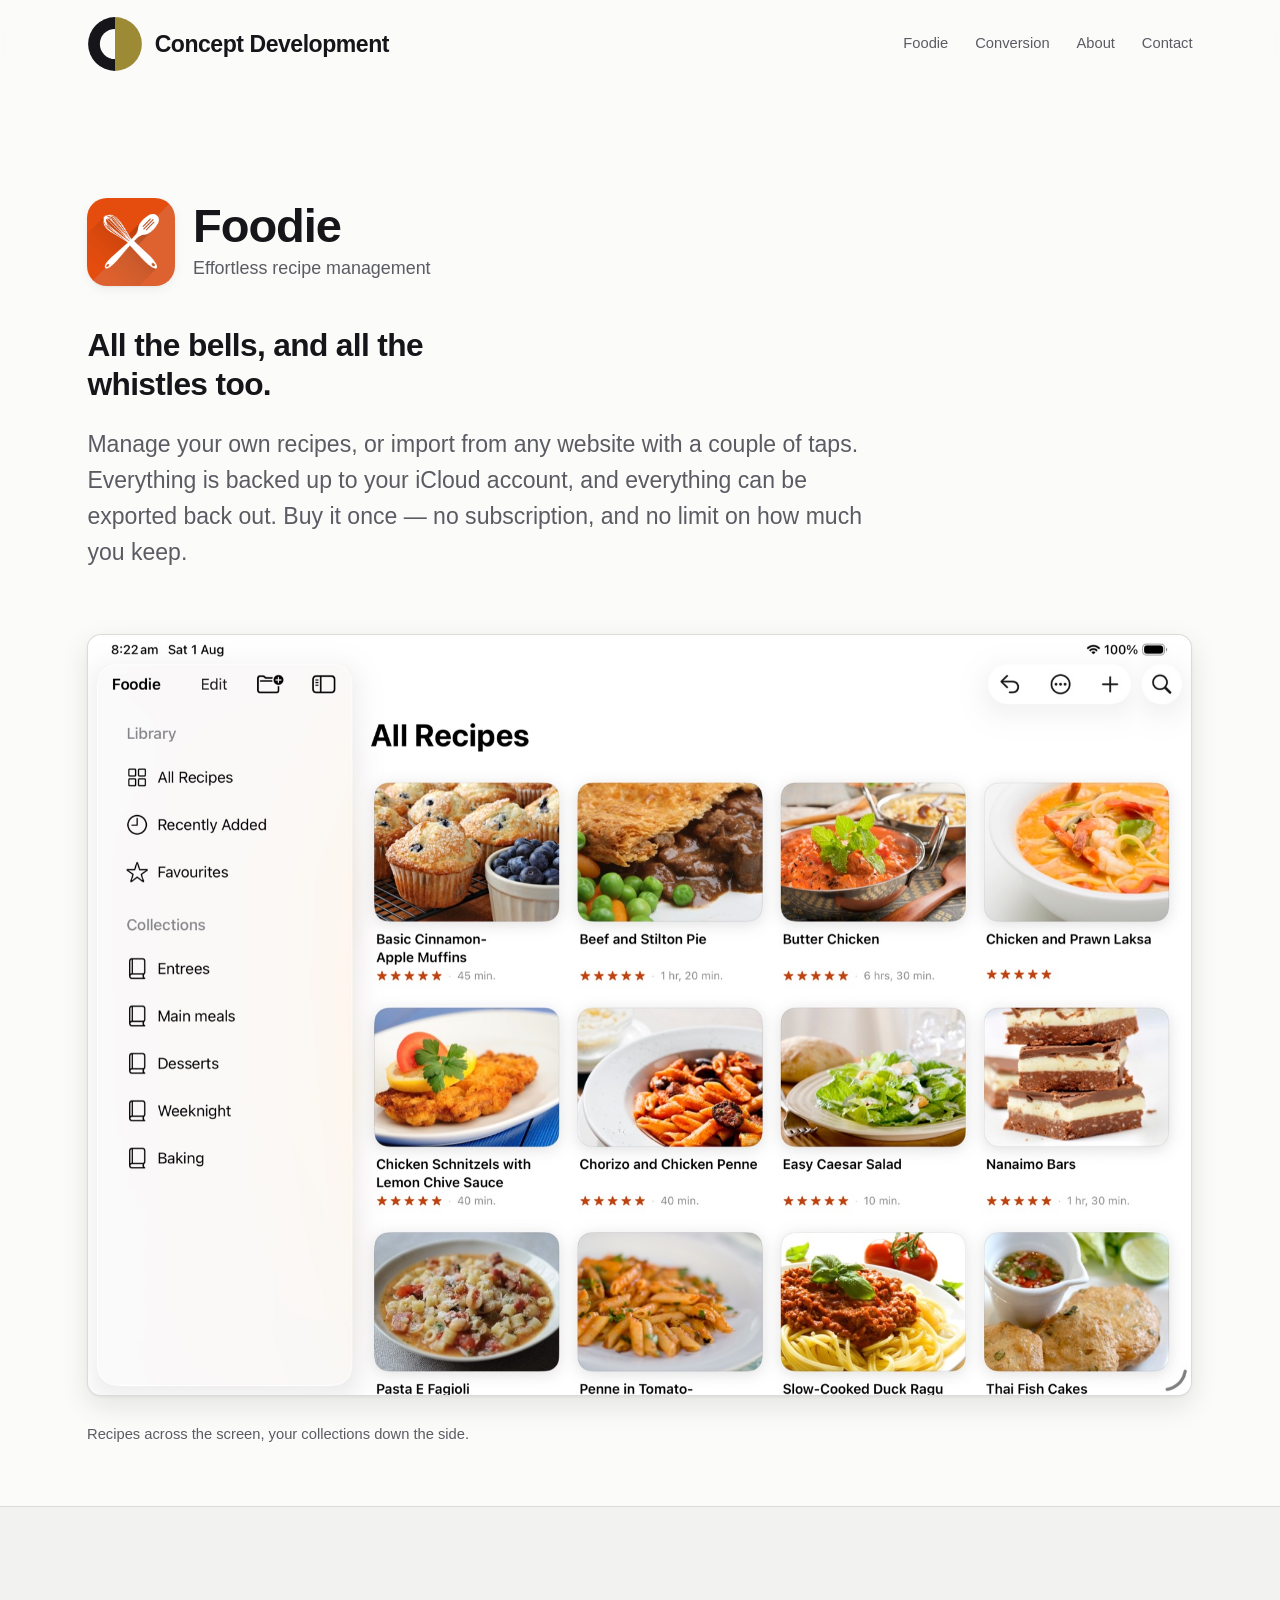
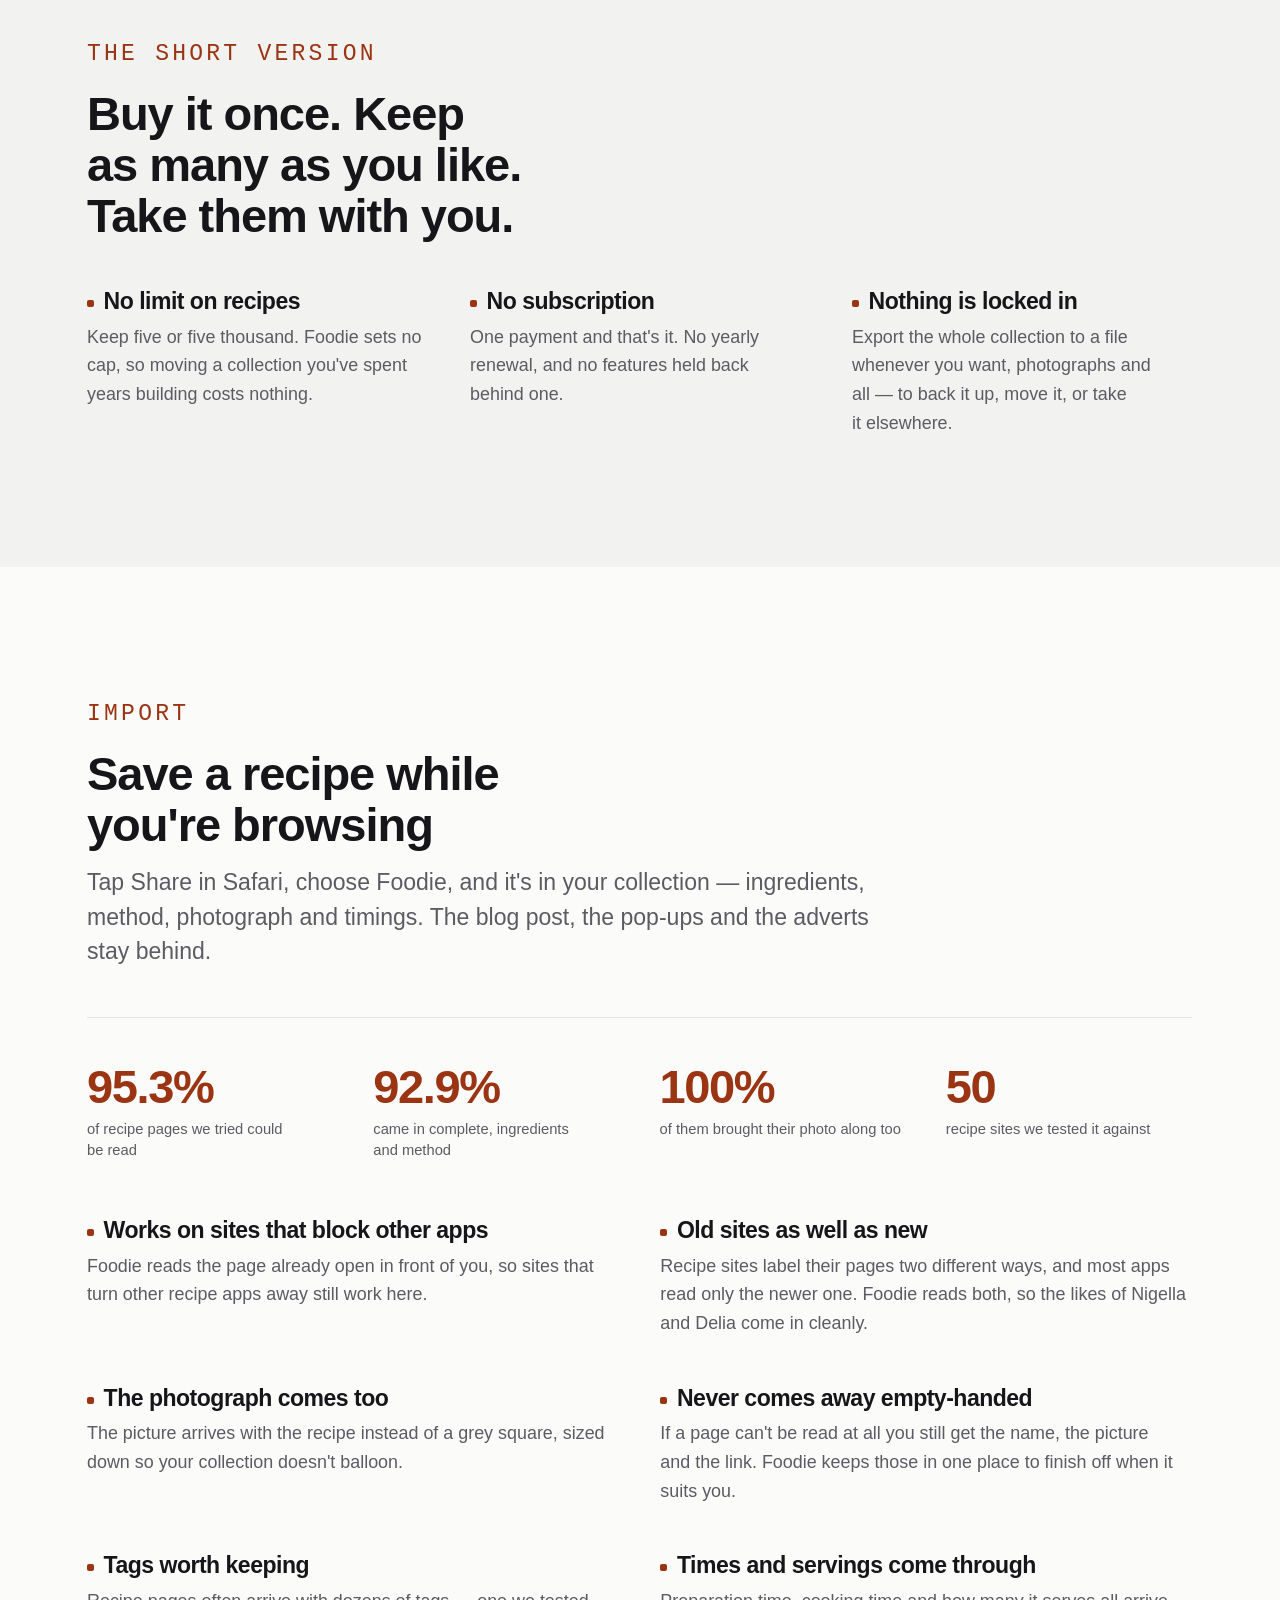
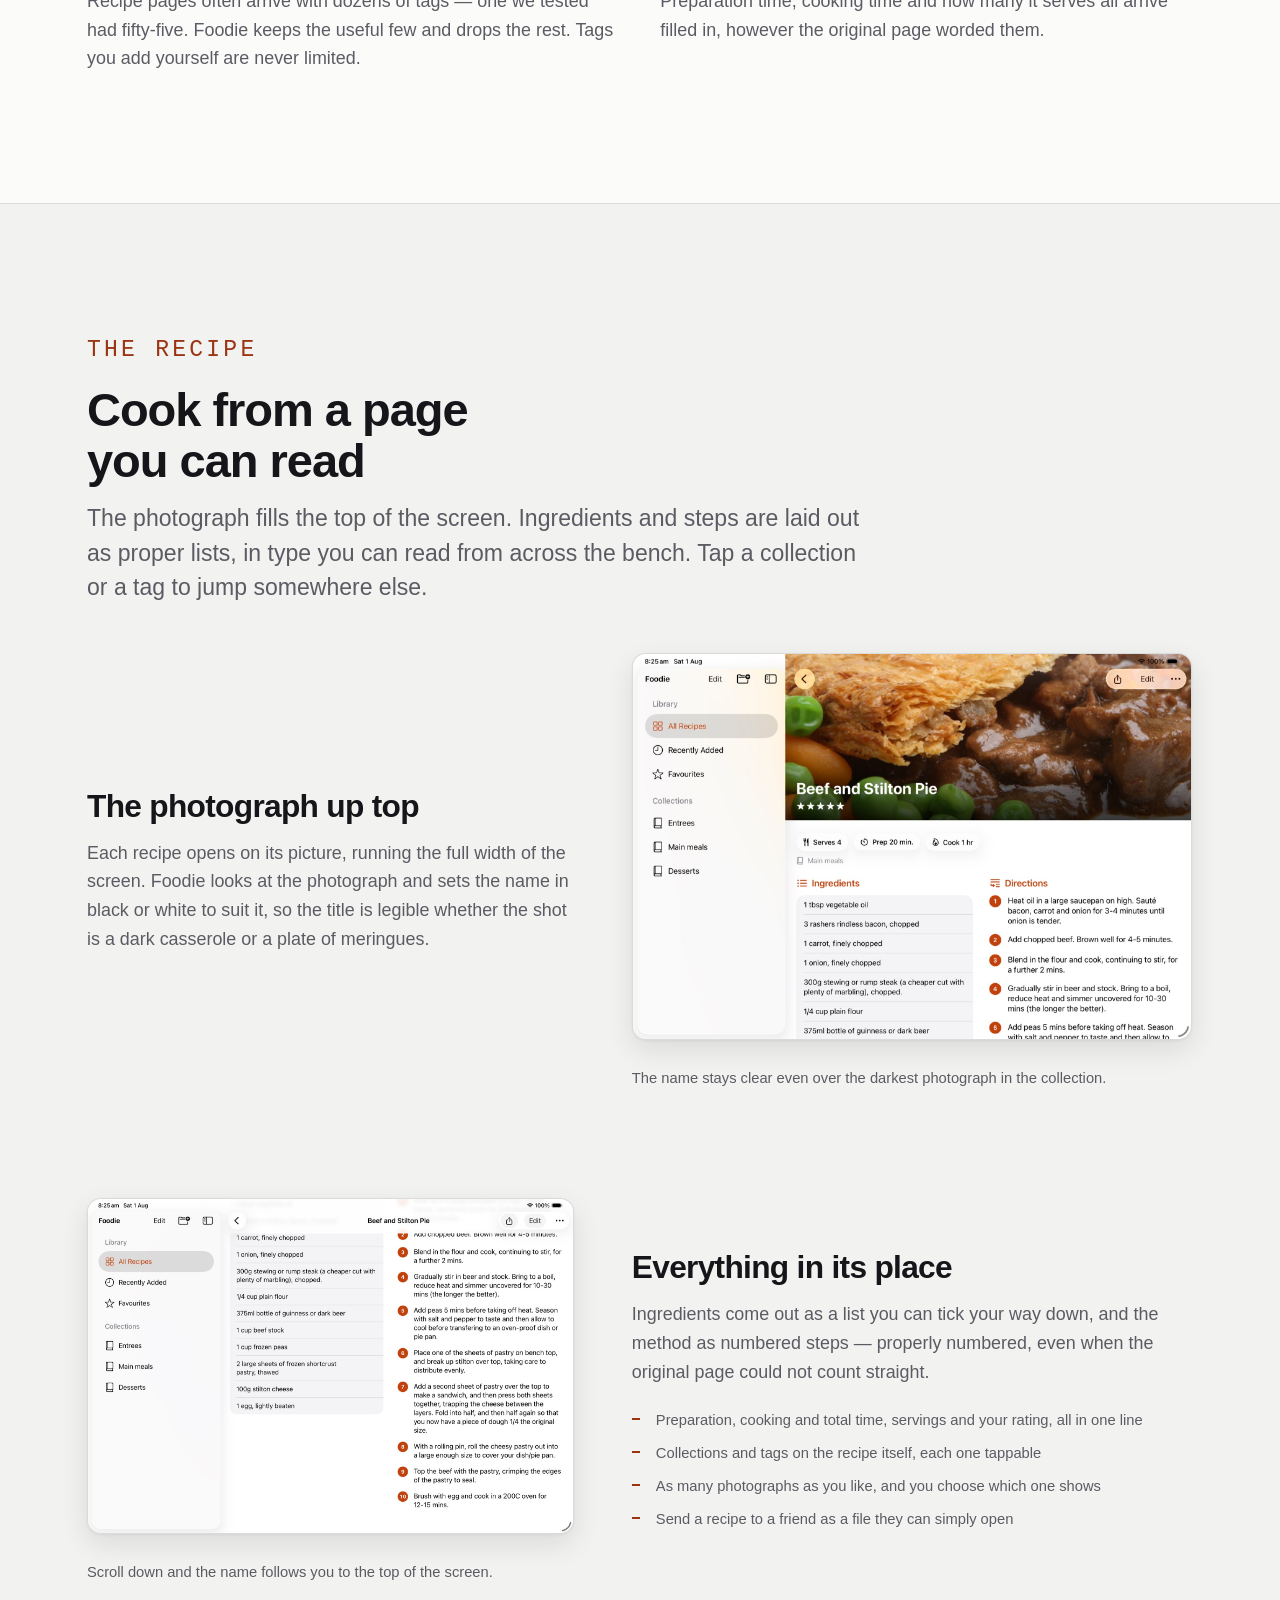
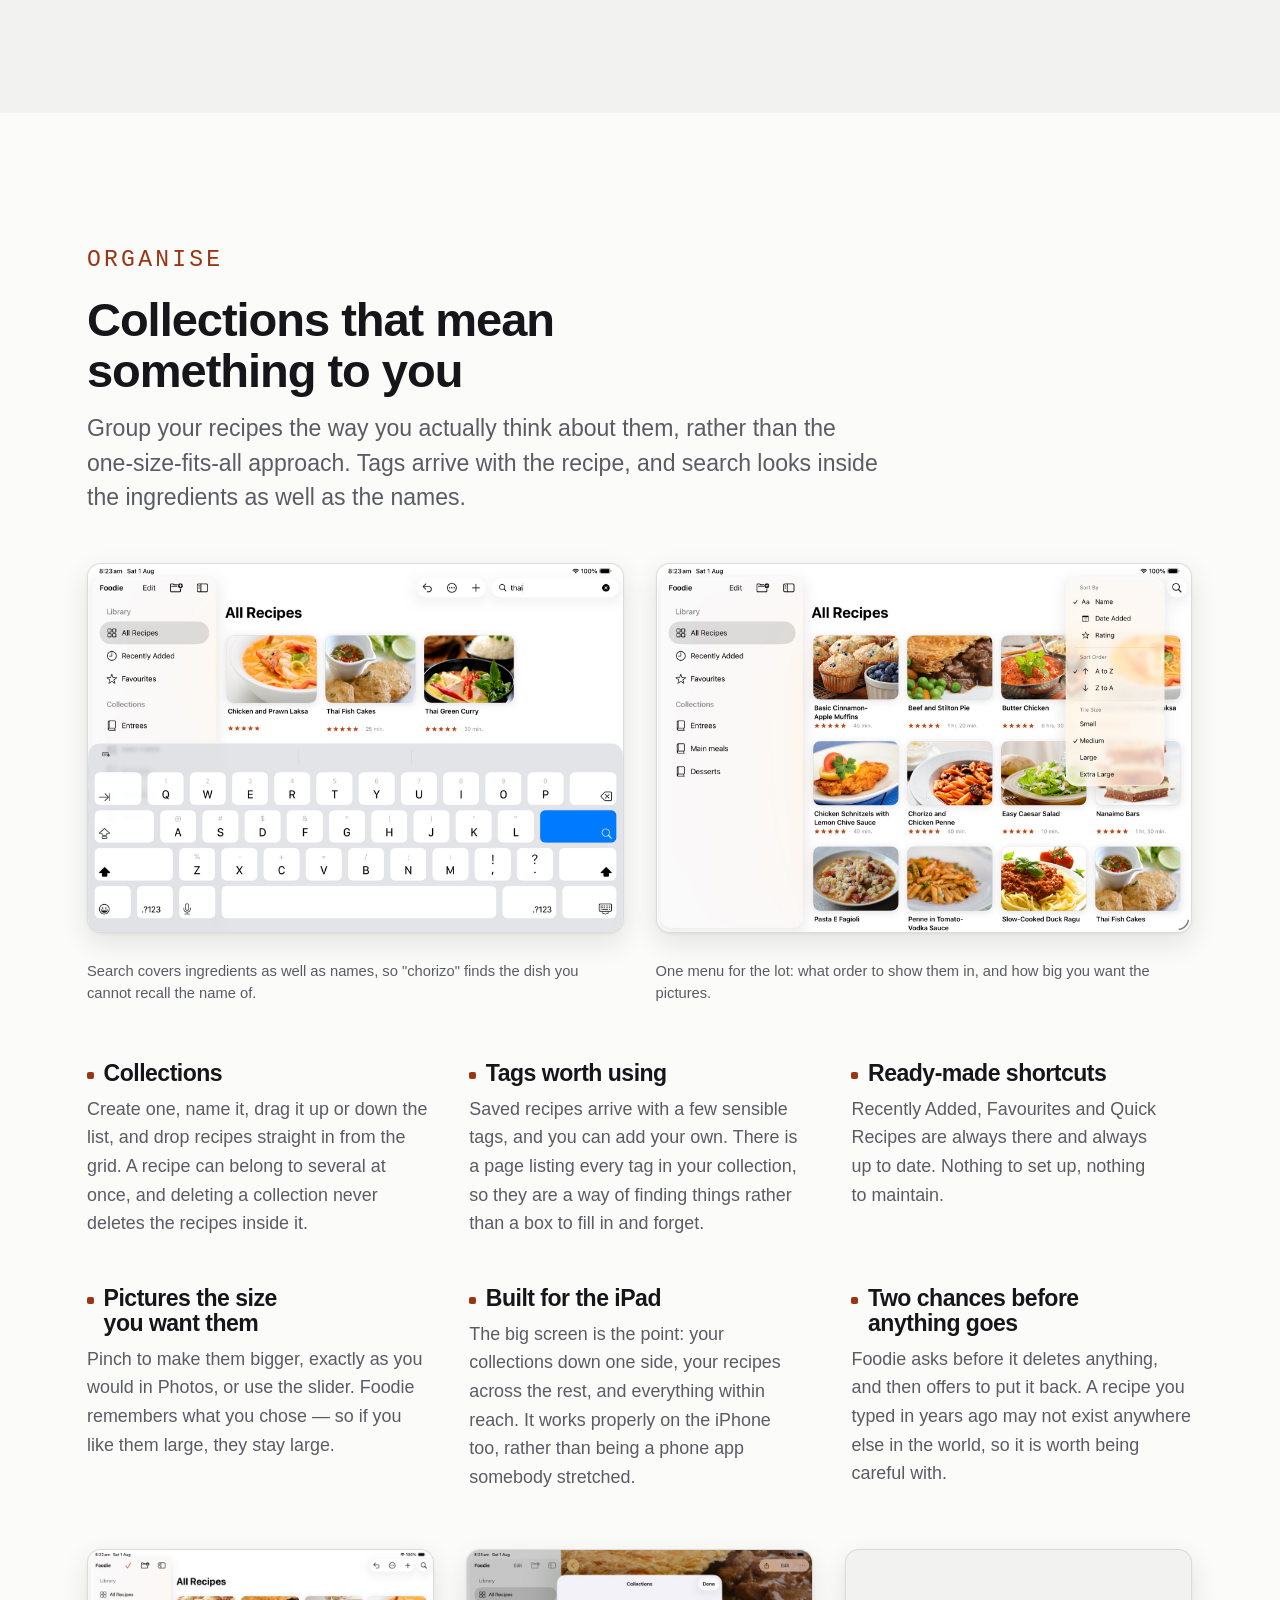
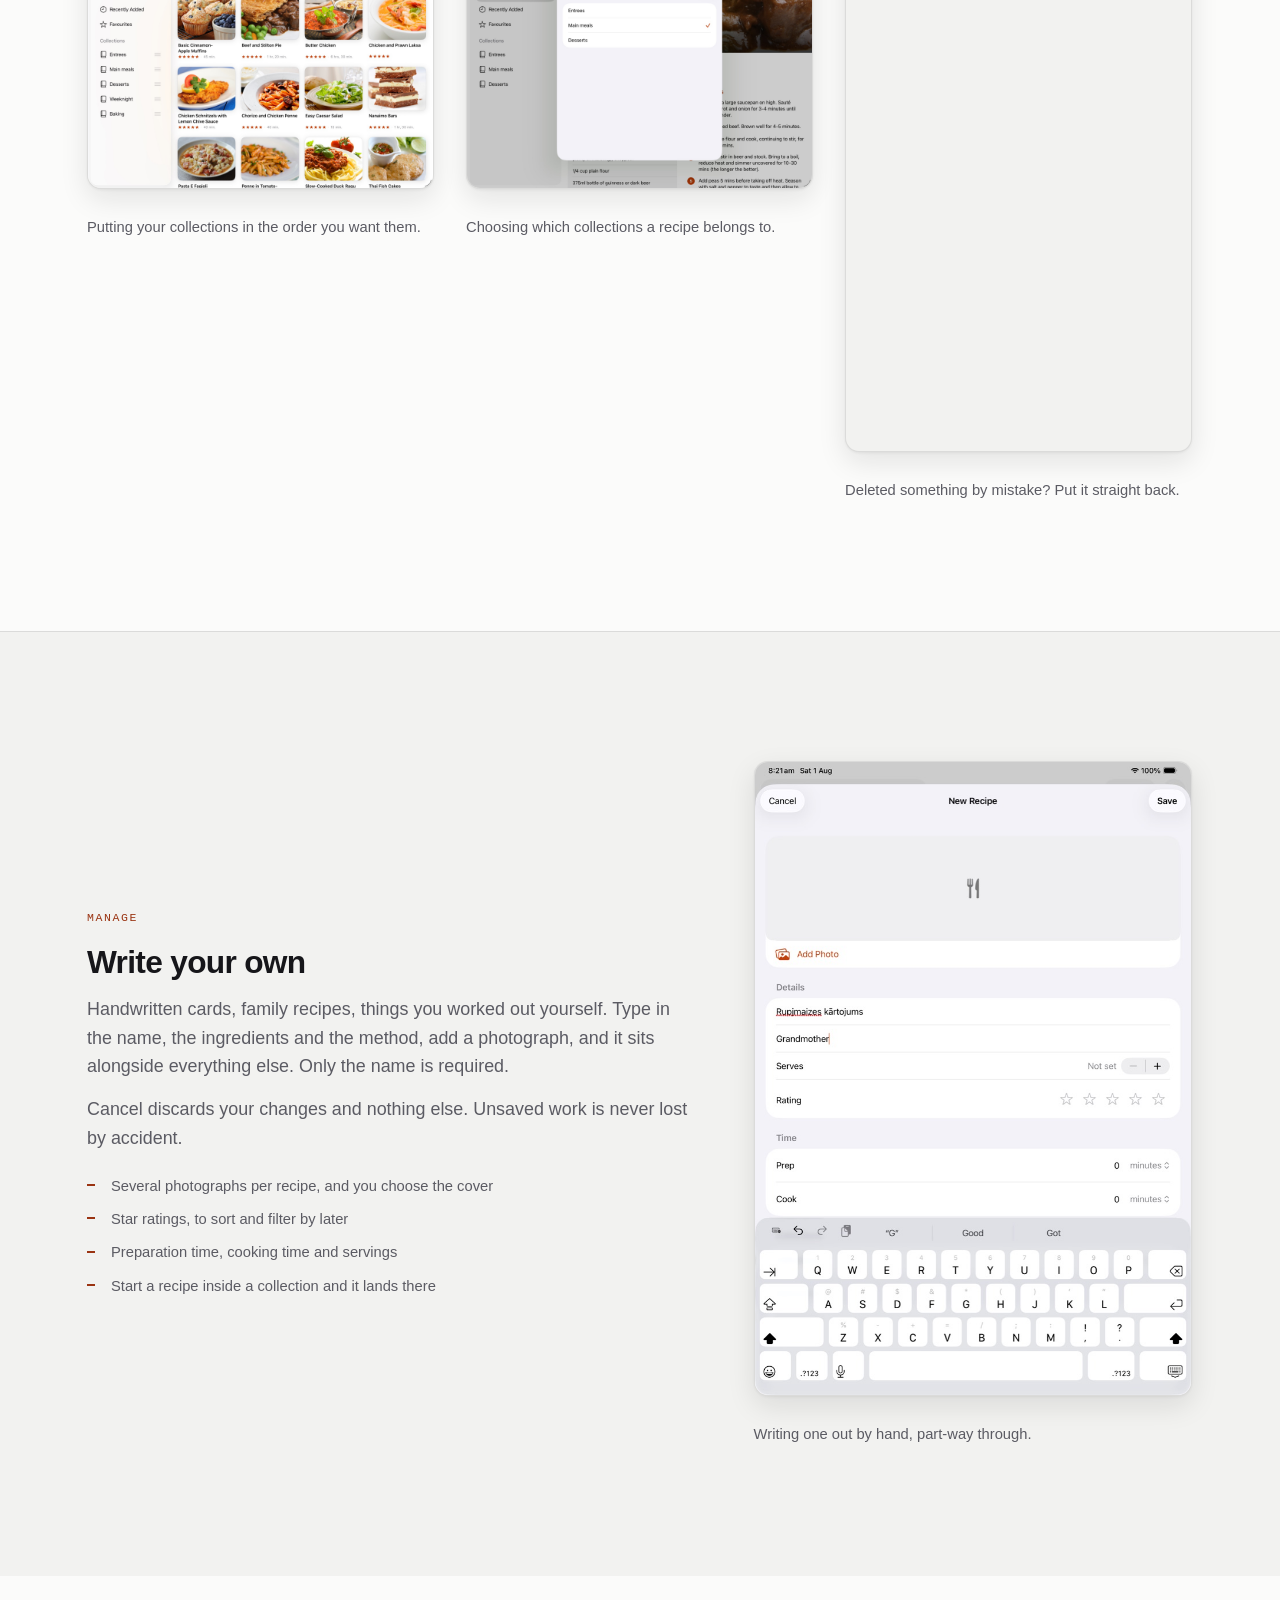
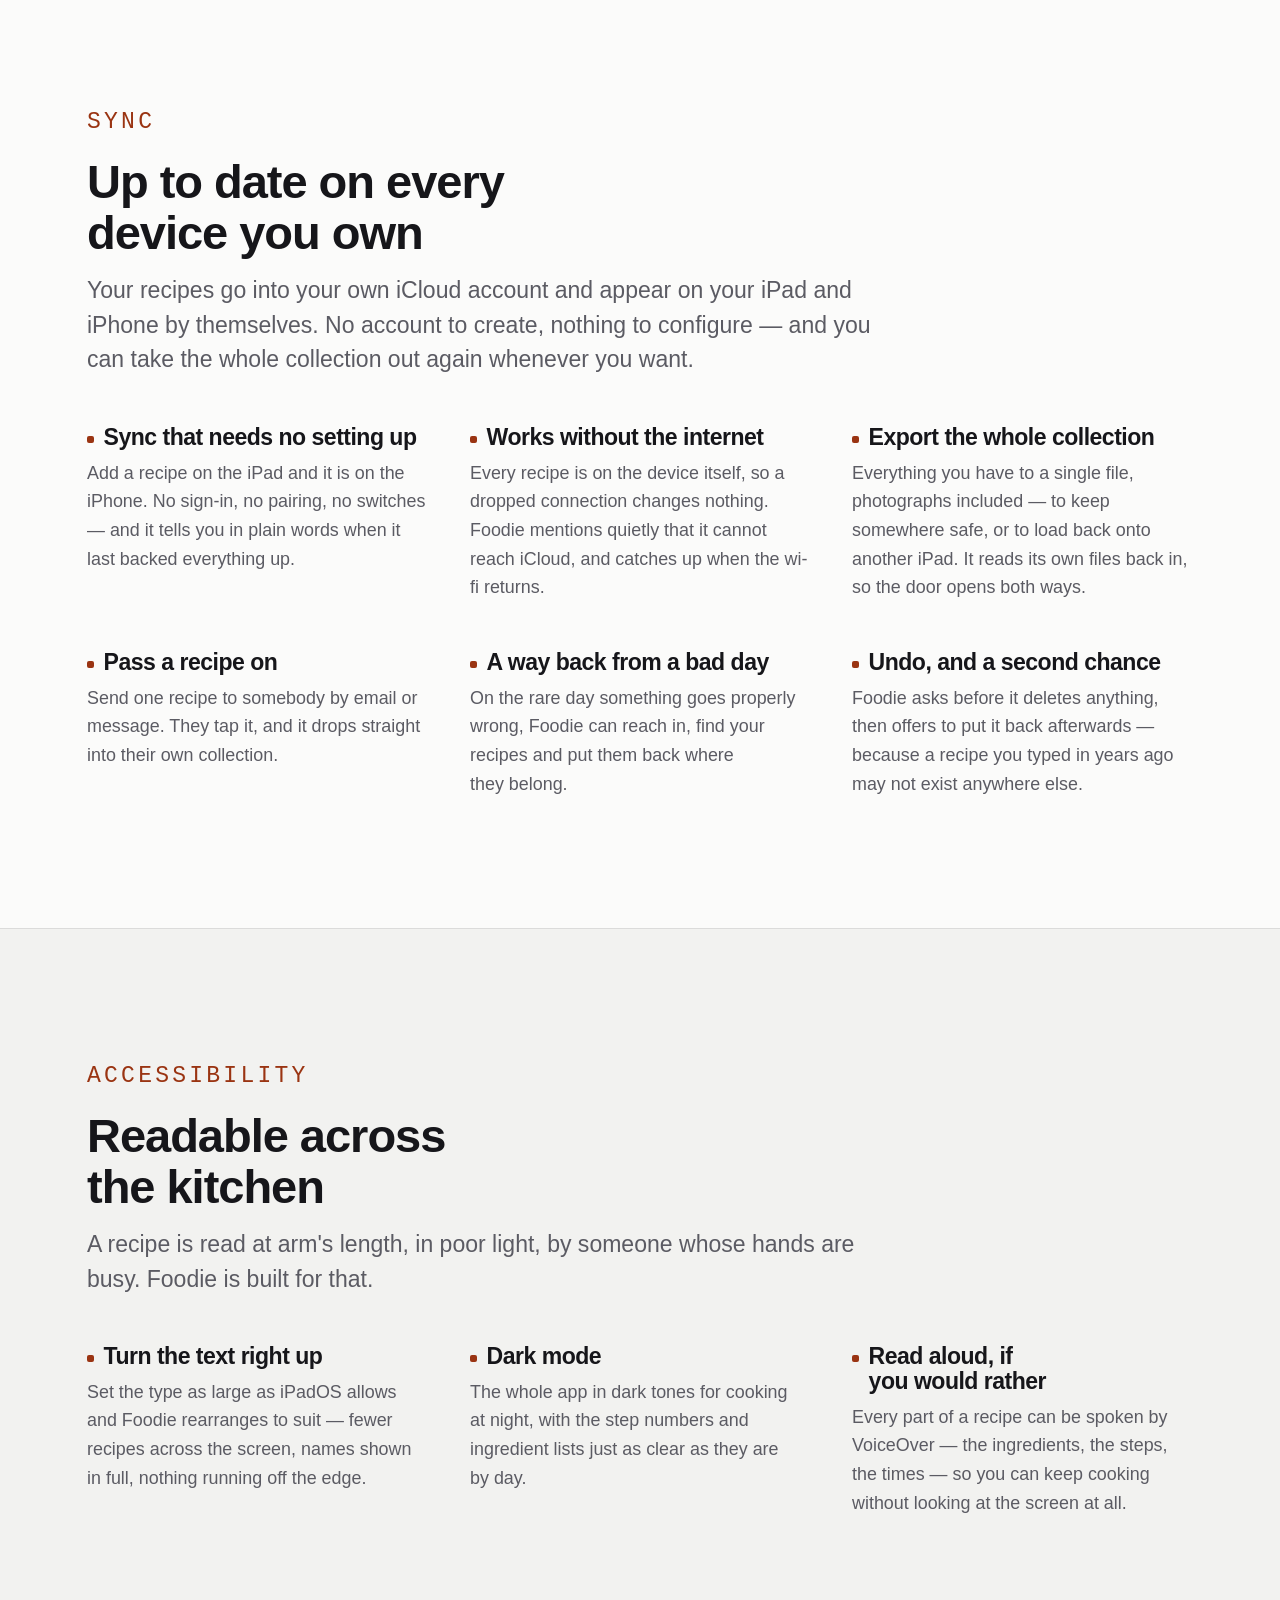
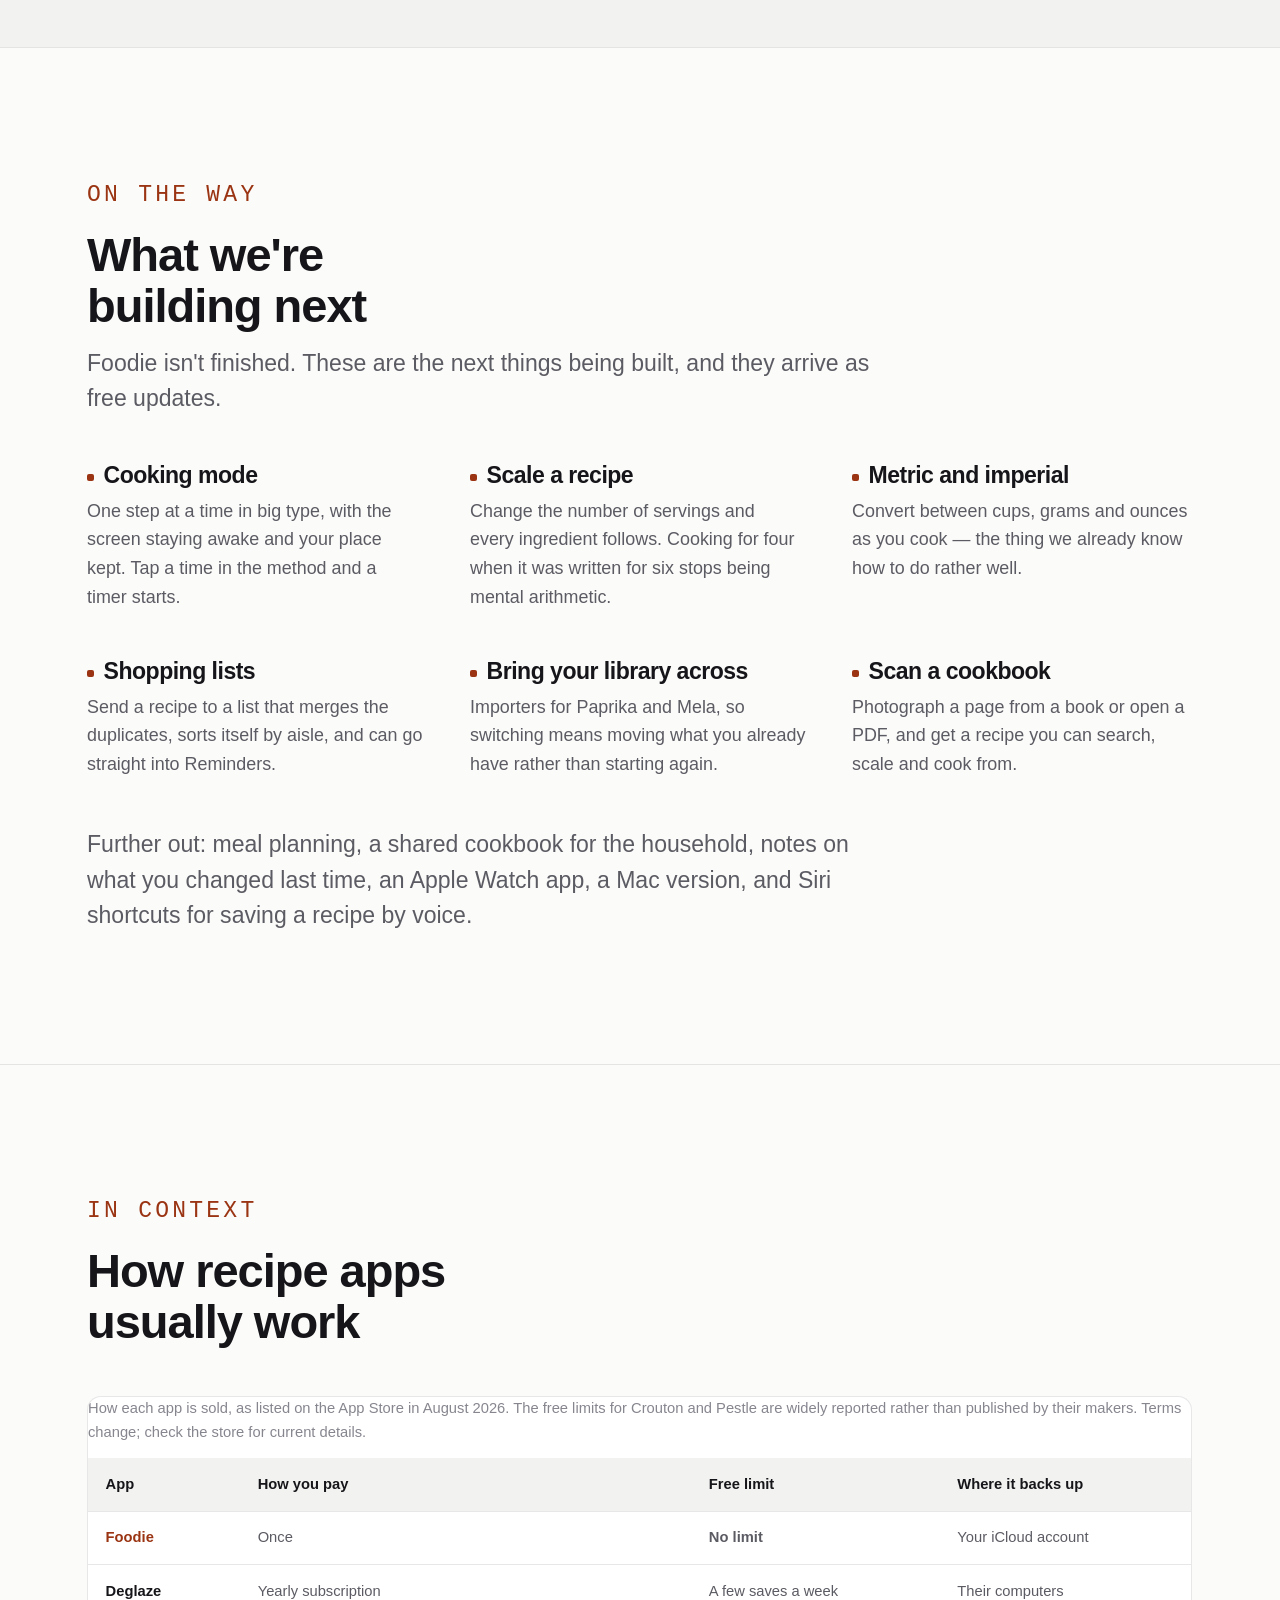
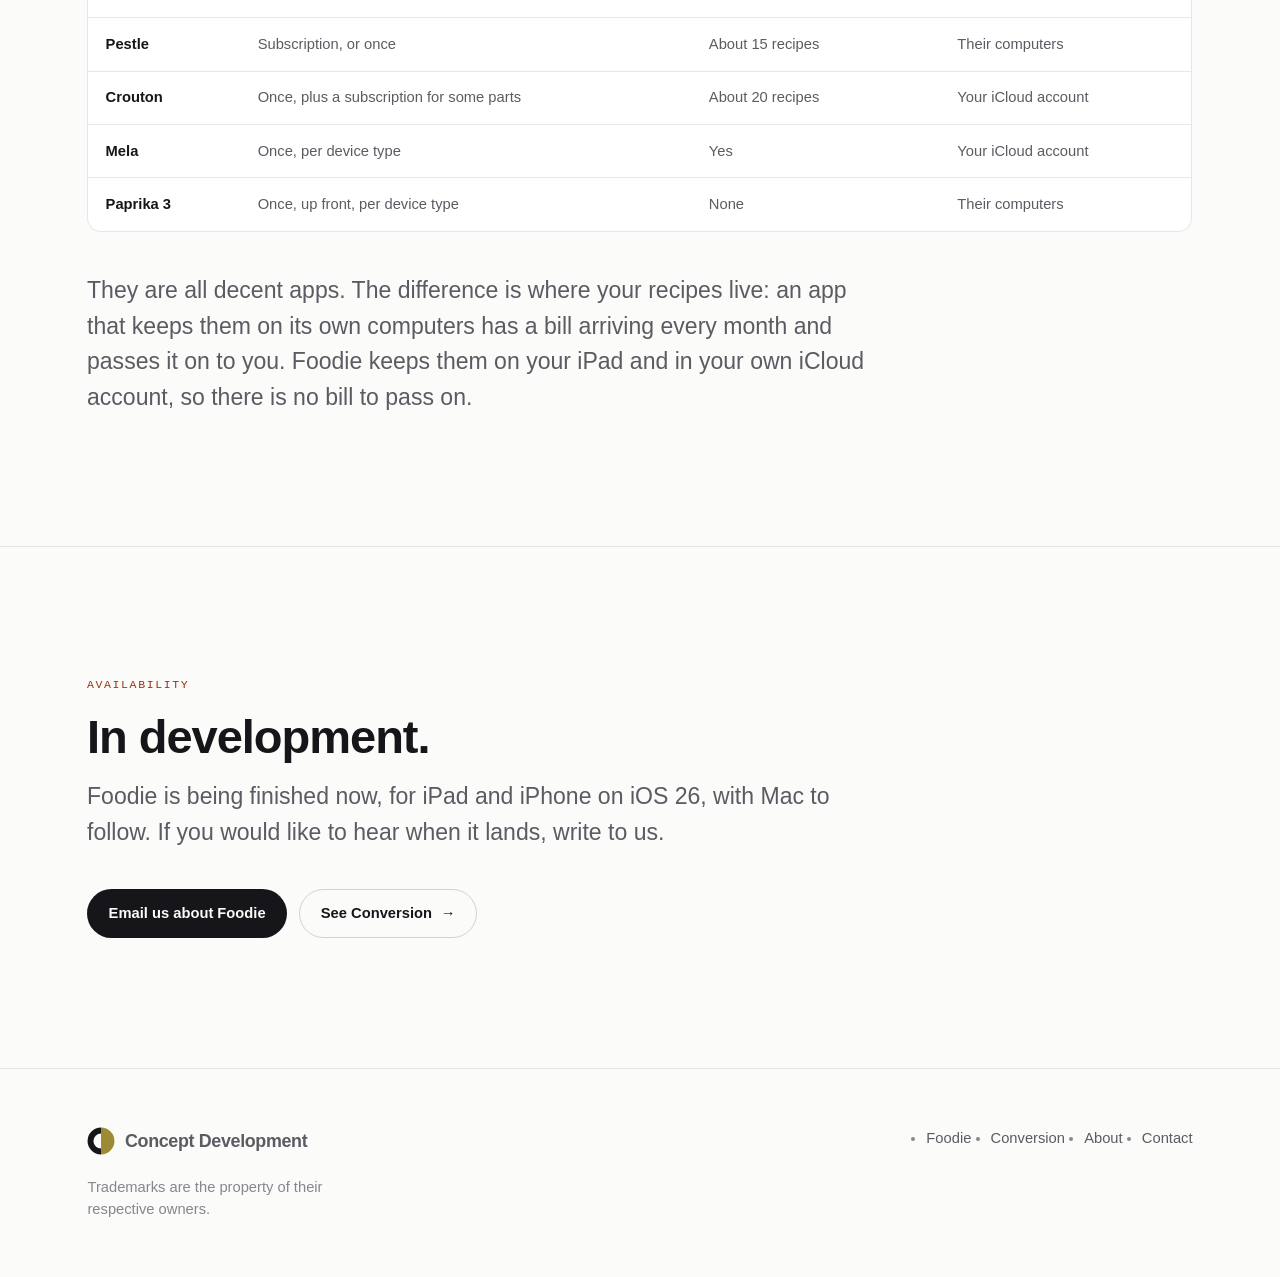
==== __foodie.html @ 35f9e443 "rename" ====
<!DOCTYPE html>
<html lang="en-AU" class="page-foodie">
<head>
<meta charset="utf-8">
<meta name="viewport" content="width=device-width, initial-scale=1">
<title>Foodie — a recipe manager that keeps your recipes yours | Concept Development</title>
<meta name="description" content="Foodie is a recipe manager for iPad and iPhone. Save any recipe page from the share sheet, sync to your iCloud account, export everything back out. One-time purchase, no caps, no subscription.">
<meta name="theme-color" content="#fbfbfa" media="(prefers-color-scheme: light)">
<meta name="theme-color" content="#0d0d10" media="(prefers-color-scheme: dark)">
<meta property="og:title" content="Foodie — a recipe manager that keeps your recipes yours">
<meta property="og:description" content="Save any recipe page from the share sheet. Sync to your iCloud account. Export everything back out. No subscription, no recipe cap.">
<meta property="og:type" content="product">
<link rel="stylesheet" href="assets/css/site.css">
<link rel="icon" href="assets/img/logo/mark.svg" type="image/svg+xml">
</head>
<body>

<a class="skip-link" href="#main">Skip to content</a>

<header class="site-header">
  <div class="wrap site-header__inner">
    <a class="wordmark" href="index.html">
      <svg class="wordmark__mark" viewBox="0 0 100 100" aria-hidden="true" focusable="false"><defs><mask id="cdm-a"><rect width="100" height="100" fill="#fff"/><path d="M50 23 A27 27 0 0 0 50 77 Z" fill="#000"/></mask></defs><g mask="url(#cdm-a)"><path class="mark-ink" d="M50 2 A48 48 0 0 0 50 98 Z"/><path class="mark-gold" d="M50 2 A48 48 0 0 1 50 98 Z"/></g></svg>
      Concept&nbsp;Development
    </a>
    <nav class="nav" aria-label="Primary">
      <a href="foodie.html">Foodie</a>
      <a href="conversion.html">Conversion</a>
      <a href="index.html#about">About</a>
      <a href="index.html#contact">Contact</a>
    </nav>
  </div>
</header>

<main id="main">

  <!-- ============================ HERO ============================ -->
  <section class="app-hero">
    <div class="wrap">
      <div class="app-hero__id">
        <img class="app-hero__icon" src="assets/img/icons/foodie.png" alt="Foodie app icon" width="88" height="88">
        <div>
          <h1>Foodie</h1>
          <p>Effortless recipe management</p>
        </div>
      </div>

      <p class="app-hero__pitch">
        All the bells, and all the whistles too.
      </p>
      <p class="lede">
        Manage your own recipes, or import from any website with a couple of
        taps. Everything is backed up to your iCloud account, and everything
        can be exported back out. Buy it once — no subscription, and no limit
        on how much you keep.
      </p>

      <figure class="shot shot-hero reveal">
        <img src="assets/img/foodie/land-01-library-all-recipes.jpg"
             alt="Foodie on iPad showing the recipe library: a sidebar with Library and Collections sections beside a grid of recipe tiles with photos, star ratings and cooking times."
             width="1800" height="1241" loading="eager" decoding="async">
        <figcaption>Recipes across the screen, your collections down the side.</figcaption>
      </figure>
    </div>
  </section>

  <!-- ============================ WHY ============================ -->
  <section class="section section--sunken rule-top">
    <div class="wrap">
      <div class="section-head reveal">
        <p class="eyebrow eyebrow--accent">The short version</p>
        <h2>Buy it once. Keep as many as you like. Take them with you.</h2>
      </div>

      <div class="features features--3">
        <div class="feature reveal">
          <h3>No limit on recipes</h3>
          <p>
            Keep five or five thousand. Foodie sets no cap, so moving a
            collection you've spent years building costs nothing.
          </p>
        </div>
        <div class="feature reveal">
          <h3>No subscription</h3>
          <p>
            One payment and that's it. No yearly renewal, and no features held
            back behind one.
          </p>
        </div>
        <div class="feature reveal">
          <h3>Nothing is locked in</h3>
          <p>
            Export the whole collection to a file whenever you want, photographs
            and all — to back it up, move it, or take it elsewhere.
          </p>
        </div>
      </div>
    </div>
  </section>

  <!-- ============================ IMPORT ============================ -->
  <section class="section">
    <div class="wrap">
      <div class="section-head reveal">
        <p class="eyebrow eyebrow--accent">Import</p>
        <h2>Save a recipe while you're browsing</h2>
        <p>
          Tap Share in Safari, choose Foodie, and it's in your collection —
          ingredients, method, photograph and timings. The blog post, the pop-ups
          and the adverts stay behind.
        </p>
      </div>

      <div class="stats reveal">
        <div class="stat">
          <div class="stat__value">95.3%</div>
          <p class="stat__label">of recipe pages we tried could be read</p>
        </div>
        <div class="stat">
          <div class="stat__value">92.9%</div>
          <p class="stat__label">came in complete, ingredients and method</p>
        </div>
        <div class="stat">
          <div class="stat__value">100%</div>
          <p class="stat__label">of them brought their photo along too</p>
        </div>
        <div class="stat">
          <div class="stat__value">50</div>
          <p class="stat__label">recipe sites we tested it against</p>
        </div>
      </div>

      <div class="features reveal" style="margin-top: clamp(2.5rem, 2rem + 2vw, 4rem);">
        <div class="feature">
          <h3>Works on sites that block other apps</h3>
          <p>
            Foodie reads the page already open in front of you, so sites that
            turn other recipe apps away still work here.
          </p>
        </div>
        <div class="feature">
          <h3>Old sites as well as new</h3>
          <p>
            Recipe sites label their pages two different ways, and most apps read
            only the newer one. Foodie reads both, so the likes of Nigella and
            Delia come in cleanly.
          </p>
        </div>
        <div class="feature">
          <h3>The photograph comes too</h3>
          <p>
            The picture arrives with the recipe instead of a grey square, sized
            down so your collection doesn't balloon.
          </p>
        </div>
        <div class="feature">
          <h3>Never comes away empty-handed</h3>
          <p>
            If a page can't be read at all you still get the name, the picture
            and the link. Foodie keeps those in one place to finish off when it
            suits you.
          </p>
        </div>
        <div class="feature">
          <h3>Tags worth keeping</h3>
          <p>
            Recipe pages often arrive with dozens of tags — one we tested had
            fifty-five. Foodie keeps the useful few and drops the rest. Tags you
            add yourself are never limited.
          </p>
        </div>
        <div class="feature">
          <h3>Times and servings come through</h3>
          <p>
            Preparation time, cooking time and how many it serves all arrive
            filled in, however the original page worded them.
          </p>
        </div>
      </div>
    </div>
  </section>

  <!-- ============================ COOKING / DETAIL ============================ -->
  <section class="section section--sunken rule-top">
    <div class="wrap">
      <div class="section-head reveal">
        <p class="eyebrow eyebrow--accent">The recipe</p>
        <h2>Cook from a page you can read</h2>
        <p>
          The photograph fills the top of the screen. Ingredients and steps are
          laid out as proper lists, in type you can read from across the bench.
          Tap a collection or a tag to jump somewhere else.
        </p>
      </div>

      <div class="split reveal">
        <div class="split__body">
          <h3>The photograph up top</h3>
          <p>
            Each recipe opens on its picture, running the full width of the
            screen. Foodie looks at the photograph and sets the name in black or
            white to suit it, so the title is legible whether the shot is a dark
            casserole or a plate of meringues.
          </p>
        </div>
        <figure class="shot">
          <img src="assets/img/foodie/land-20-detail-darkest-photo.jpg"
               alt="A Foodie recipe page with a full-width dark food photograph at the top, the recipe title overlaid in white, and ingredients listed below."
               width="1800" height="1241" loading="lazy" decoding="async">
          <figcaption>The name stays clear even over the darkest photograph in the collection.</figcaption>
        </figure>
      </div>

      <div class="split split--reverse reveal">
        <div class="split__body">
          <h3>Everything in its place</h3>
          <p>
            Ingredients come out as a list you can tick your way down, and the
            method as numbered steps — properly numbered, even when the original
            page could not count straight.
          </p>
          <ul class="split__points">
            <li>Preparation, cooking and total time, servings and your rating, all in one line</li>
            <li>Collections and tags on the recipe itself, each one tappable</li>
            <li>As many photographs as you like, and you choose which one shows</li>
            <li>Send a recipe to a friend as a file they can simply open</li>
          </ul>
        </div>
        <figure class="shot">
          <img src="assets/img/foodie/land-21-detail-scrolled-past-hero.jpg"
               alt="The same Foodie recipe scrolled down past the photo, showing a solid navigation bar carrying the recipe title above the ingredients and directions."
               width="1800" height="1241" loading="lazy" decoding="async">
          <figcaption>Scroll down and the name follows you to the top of the screen.</figcaption>
        </figure>
      </div>
    </div>
  </section>

  <!-- ============================ LIBRARY ============================ -->
  <section class="section">
    <div class="wrap">
      <div class="section-head reveal">
        <p class="eyebrow eyebrow--accent">Organise</p>
        <h2>Collections that mean something to you</h2>
        <p>
          Group your recipes the way you actually think about them, rather than
          the one-size-fits-all approach. Tags arrive with the recipe, and
          search looks inside the ingredients as well as the names.
        </p>
      </div>

      <div class="gallery gallery--2 reveal">
        <figure class="shot">
          <img src="assets/img/foodie/land-05-search-results.jpg"
               alt="Foodie's library filtered by a search term, showing matching recipe tiles."
               width="1800" height="1241" loading="lazy" decoding="async">
          <figcaption>Search covers ingredients as well as names, so "chorizo" finds the dish you cannot recall the name of.</figcaption>
        </figure>
        <figure class="shot">
          <img src="assets/img/foodie/land-04-view-options-menu.jpg"
               alt="Foodie's View Options menu open over the library, showing sort choices and a tile size control."
               width="1800" height="1241" loading="lazy" decoding="async">
          <figcaption>One menu for the lot: what order to show them in, and how big you want the pictures.</figcaption>
        </figure>
      </div>

      <div class="features features--3 reveal" style="margin-top: clamp(2.5rem, 2rem + 2vw, 4rem);">
        <div class="feature">
          <h3>Collections</h3>
          <p>
            Create one, name it, drag it up or down the list, and drop recipes
            straight in from the grid. A recipe can belong to several at once, and
            deleting a collection never deletes the recipes inside it.
          </p>
        </div>
        <div class="feature">
          <h3>Tags worth using</h3>
          <p>
            Saved recipes arrive with a few sensible tags, and you can add your
            own. There is a page listing every tag in your collection, so they
            are a way of finding things rather than a box to fill in and forget.
          </p>
        </div>
        <div class="feature">
          <h3>Ready-made shortcuts</h3>
          <p>
            Recently Added, Favourites and Quick Recipes are always there and
            always up to date. Nothing to set up, nothing to maintain.
          </p>
        </div>
        <div class="feature">
          <h3>Pictures the size you want them</h3>
          <p>
            Pinch to make them bigger, exactly as you would in Photos, or use the
            slider. Foodie remembers what you chose — so if you like them large,
            they stay large.
          </p>
        </div>
        <div class="feature">
          <h3>Built for the iPad</h3>
          <p>
            The big screen is the point: your collections down one side, your
            recipes across the rest, and everything within reach. It works
            properly on the iPhone too, rather than being a phone app somebody
            stretched.
          </p>
        </div>
        <div class="feature">
          <h3>Two chances before anything goes</h3>
          <p>
            Foodie asks before it deletes anything, and then offers to put it
            back. A recipe you typed in years ago may not exist anywhere else in
            the world, so it is worth being careful with.
          </p>
        </div>
      </div>

      <div class="gallery gallery--3 reveal" style="margin-top: clamp(2.5rem, 2rem + 2vw, 4rem);">
        <figure class="shot">
          <img src="assets/img/foodie/land-13-sidebar-edit-mode.jpg"
               alt="Foodie's sidebar in edit mode with drag handles beside each collection."
               width="1800" height="1241" loading="lazy" decoding="async">
          <figcaption>Putting your collections in the order you want them.</figcaption>
        </figure>
        <figure class="shot">
          <img src="assets/img/foodie/land-23-detail-collections-sheet.jpg"
               alt="A sheet over a Foodie recipe showing the collections it belongs to, with tick marks."
               width="1800" height="1241" loading="lazy" decoding="async">
          <figcaption>Choosing which collections a recipe belongs to.</figcaption>
        </figure>
        <figure class="shot">
          <img src="assets/img/foodie/60-undo-offered.jpg"
               alt="Foodie's library with an undo control offered after a recipe was deleted."
               width="1400" height="1013" loading="lazy" decoding="async">
          <figcaption>Deleted something by mistake? Put it straight back.</figcaption>
        </figure>
      </div>
    </div>
  </section>

  <!-- ============================ EDITOR ============================ -->
  <section class="section section--sunken rule-top">
    <div class="wrap">
      <div class="split split--phone reveal">
        <div class="split__body">
          <p class="eyebrow eyebrow--accent">Manage</p>
          <h3>Write your own</h3>
          <p>
            Handwritten cards, family recipes, things you worked out yourself.
            Type in the name, the ingredients and the method, add a photograph,
            and it sits alongside everything else. Only the name is required.
          </p>
          <p>
            Cancel discards your changes and nothing else. Unsaved work is never
            lost by accident.
          </p>
          <ul class="split__points">
            <li>Several photographs per recipe, and you choose the cover</li>
            <li>Star ratings, to sort and filter by later</li>
            <li>Preparation time, cooking time and servings</li>
            <li>Start a recipe inside a collection and it lands there</li>
          </ul>
        </div>
        <figure class="shot">
          <img src="assets/img/foodie/port-31-editor-new-filled.jpg"
               alt="Foodie's recipe editor filled in, showing photo, name, times, ingredients and directions fields."
               width="1100" height="1595" loading="lazy" decoding="async">
          <figcaption>Writing one out by hand, part-way through.</figcaption>
        </figure>
      </div>
    </div>
  </section>

  <!-- ============================ SYNC & DATA ============================ -->
  <section class="section">
    <div class="wrap">
      <div class="section-head reveal">
        <p class="eyebrow eyebrow--accent">Sync</p>
        <h2>Up to date on every device you own</h2>
        <p>
          Your recipes go into your own iCloud account and appear on your iPad and iPhone
          by themselves. No account to create, nothing to configure — and you can
          take the whole collection out again whenever you want.
        </p>
      </div>

      <div class="features features--3">
        <div class="feature reveal">
          <h3>Sync that needs no setting up</h3>
          <p>
            Add a recipe on the iPad and it is on the iPhone. No sign-in, no
            pairing, no switches — and it tells you in plain words when it last
            backed everything up.
          </p>
        </div>
        <div class="feature reveal">
          <h3>Works without the internet</h3>
          <p>
            Every recipe is on the device itself, so a dropped connection changes
            nothing. Foodie mentions quietly that it cannot reach iCloud, and
            catches up when the wi-fi returns.
          </p>
        </div>
        <div class="feature reveal">
          <h3>Export the whole collection</h3>
          <p>
            Everything you have to a single file, photographs included — to keep
            somewhere safe, or to load back onto another iPad. It reads its own
            files back in, so the door opens both ways.
          </p>
        </div>
        <div class="feature reveal">
          <h3>Pass a recipe on</h3>
          <p>
            Send one recipe to somebody by email or message. They tap it, and it
            drops straight into their own collection.
          </p>
        </div>
        <div class="feature reveal">
          <h3>A way back from a bad day</h3>
          <p>
            On the rare day something goes properly wrong, Foodie can reach in,
            find your recipes and put them back where they belong.
          </p>
        </div>
        <div class="feature reveal">
          <h3>Undo, and a second chance</h3>
          <p>
            Foodie asks before it deletes anything, then offers to put it back
            afterwards — because a recipe you typed in years ago may not exist
            anywhere else.
          </p>
        </div>
      </div>
    </div>
  </section>

  <!-- ============================ ACCESSIBILITY ============================ -->
  <section class="section section--sunken rule-top">
    <div class="wrap">
      <div class="section-head reveal">
        <p class="eyebrow eyebrow--accent">Accessibility</p>
        <h2>Readable across the kitchen</h2>
        <p>
          A recipe is read at arm's length, in poor light, by someone whose hands
          are busy. Foodie is built for that.
        </p>
      </div>
      <div class="features features--3">
        <div class="feature reveal">
          <h3>Turn the text right up</h3>
          <p>
            Set the type as large as iPadOS allows and Foodie rearranges to suit
            — fewer recipes across the screen, names shown in full, nothing
            running off the edge.
          </p>
        </div>
        <div class="feature reveal">
          <h3>Dark mode</h3>
          <p>
            The whole app in dark tones for cooking at night, with the step
            numbers and ingredient lists just as clear as they are by day.
          </p>
        </div>
        <div class="feature reveal">
          <h3>Read aloud, if you would rather</h3>
          <p>
            Every part of a recipe can be spoken by VoiceOver — the ingredients,
            the steps, the times — so you can keep cooking without looking at the
            screen at all.
          </p>
        </div>
      </div>
    </div>
  </section>

  <!-- ============================ ROADMAP ============================ -->
  <section class="section rule-top">
    <div class="wrap">
      <div class="section-head reveal">
        <p class="eyebrow eyebrow--accent">On the way</p>
        <h2>What we're building next</h2>
        <p>
          Foodie isn't finished. These are the next things being built, and they
          arrive as free updates.
        </p>
      </div>

      <div class="features features--3">

        <div class="feature reveal">
          <h3>Cooking mode</h3>
          <p>
            One step at a time in big type, with the screen staying awake and
            your place kept. Tap a time in the method and a timer starts.
          </p>
        </div>

        <div class="feature reveal">
          <h3>Scale a recipe</h3>
          <p>
            Change the number of servings and every ingredient follows. Cooking
            for four when it was written for six stops being mental arithmetic.
          </p>
        </div>

        <div class="feature reveal">
          <h3>Metric and imperial</h3>
          <p>
            Convert between cups, grams and ounces as you cook — the thing we
            already know how to do rather well.
          </p>
        </div>

        <div class="feature reveal">
          <h3>Shopping lists</h3>
          <p>
            Send a recipe to a list that merges the duplicates, sorts itself by
            aisle, and can go straight into Reminders.
          </p>
        </div>

        <div class="feature reveal">
          <h3>Bring your library across</h3>
          <p>
            Importers for Paprika and Mela, so switching means moving what you
            already have rather than starting again.
          </p>
        </div>

        <div class="feature reveal">
          <h3>Scan a cookbook</h3>
          <p>
            Photograph a page from a book or open a PDF, and get a recipe you can
            search, scale and cook from.
          </p>
        </div>

      </div>

      <p class="lede reveal" style="margin-top: clamp(2rem, 1.5rem + 2vw, 3rem);">
        Further out: meal planning, a shared cookbook for the household, notes on
        what you changed last time, an Apple Watch app, a Mac version, and Siri
        shortcuts for saving a recipe by voice.
      </p>
    </div>
  </section>

  <!-- ============================ COMPARISON ============================ -->
  <section class="section rule-top">
    <div class="wrap">
      <div class="section-head reveal">
        <p class="eyebrow eyebrow--accent">In context</p>
        <h2>How recipe apps usually work</h2>
      </div>
      <div class="table-scroll reveal">
        <table>
          <caption>How each app is sold, as listed on the App Store in August 2026. The free limits for Crouton and Pestle are widely reported rather than published by their makers. Terms change; check the store for current details.</caption>
          <thead>
            <tr>
              <th scope="col">App</th>
              <th scope="col">How you pay</th>
              <th scope="col">Free limit</th>
              <th scope="col">Where it backs up</th>
            </tr>
          </thead>
          <tbody>
            <tr>
              <th scope="row"><span class="yes">Foodie</span></th>
              <td>Once</td>
              <td><strong>No limit</strong></td>
              <td>Your iCloud account</td>
            </tr>
            <tr>
              <th scope="row">Deglaze</th>
              <td>Yearly subscription</td>
              <td>A few saves a week</td>
              <td>Their computers</td>
            </tr>
            <tr>
              <th scope="row">Pestle</th>
              <td>Subscription, or once</td>
              <td>About 15 recipes</td>
              <td>Their computers</td>
            </tr>
            <tr>
              <th scope="row">Crouton</th>
              <td>Once, plus a subscription for some parts</td>
              <td>About 20 recipes</td>
              <td>Your iCloud account</td>
            </tr>
            <tr>
              <th scope="row">Mela</th>
              <td>Once, per device type</td>
              <td>Yes</td>
              <td>Your iCloud account</td>
            </tr>
            <tr>
              <th scope="row">Paprika 3</th>
              <td>Once, up front, per device type</td>
              <td>None</td>
              <td>Their computers</td>
            </tr>
          </tbody>
        </table>
      </div>
      <p class="lede reveal" style="margin-top: clamp(1.8rem, 1.4rem + 1.5vw, 2.8rem);">
        They are all decent apps. The difference is where your recipes live: an
        app that keeps them on its own computers has a bill arriving every month
        and passes it on to you. Foodie keeps them on your iPad and in your own
        iCloud account, so there is no bill to pass on.
      </p>
    </div>
  </section>

  <!-- ============================ STATUS ============================ -->
  <section class="section rule-top">
    <div class="wrap">
      <div class="reveal">
        <p class="eyebrow eyebrow--accent">Availability</p>
        <h2 style="font-size: var(--step-3); max-width: 18ch; margin-bottom: 1rem;">In development.</h2>
        <p class="lede" style="margin-bottom: 1.6rem;">
          Foodie is being finished now, for iPad and iPhone on iOS&nbsp;26, with
          Mac to follow. If you would like to hear when it lands, write to us.
        </p>
        <div class="btn-row">
          <a class="btn btn--primary" href="mailto:duncan@objective-d.com?subject=Foodie">Email us about Foodie</a>
          <a class="btn btn--ghost" href="conversion.html">See Conversion <span class="btn__arrow" aria-hidden="true">→</span></a>
        </div>
      </div>
    </div>
  </section>

</main>

<footer class="site-footer">
  <div class="wrap site-footer__inner">
    <div>
      <a class="wordmark" href="index.html">
        <svg class="wordmark__mark" viewBox="0 0 100 100" aria-hidden="true" focusable="false"><defs><mask id="cdm-b"><rect width="100" height="100" fill="#fff"/><path d="M50 23 A27 27 0 0 0 50 77 Z" fill="#000"/></mask></defs><g mask="url(#cdm-b)"><path class="mark-ink" d="M50 2 A48 48 0 0 0 50 98 Z"/><path class="mark-gold" d="M50 2 A48 48 0 0 1 50 98 Z"/></g></svg>
        Concept Development
      </a>
      <p class="site-footer__legal" style="margin-top: 0.8rem;">
        Trademarks are the property of their respective owners.
      </p>
    </div>
    <nav aria-label="Footer">
      <ul>
        <li><a href="foodie.html">Foodie</a></li>
        <li><a href="conversion.html">Conversion</a></li>
        <li><a href="index.html#about">About</a></li>
        <li><a href="mailto:duncan@objective-d.com">Contact</a></li>
      </ul>
    </nav>
  </div>
</footer>

<script src="assets/js/site.js" defer></script>
</body>
</html>
---- assets/css/site.css ----
/* ==========================================================================
   Concept Development — site styles
   One stylesheet, no dependencies, no web fonts.
   ========================================================================== */

/* --- Reset ---------------------------------------------------------------- */

*, *::before, *::after { box-sizing: border-box; }

html {
  -webkit-text-size-adjust: 100%;
  scroll-behavior: smooth;
}

body, h1, h2, h3, h4, p, figure, blockquote, dl, dd, ul, ol {
  margin: 0;
  padding: 0;
}

ul[class], ol[class] { list-style: none; }

img, picture, video, svg {
  display: block;
  max-width: 100%;
  height: auto;
}

button, input, select, textarea { font: inherit; color: inherit; }

@media (prefers-reduced-motion: reduce) {
  html { scroll-behavior: auto; }
  *, *::before, *::after {
    animation-duration: 0.01ms !important;
    animation-iteration-count: 1 !important;
    transition-duration: 0.01ms !important;
  }
}

/* --- Tokens --------------------------------------------------------------- */

:root {
  /* Neutrals — light */
  --bg:          #fbfbfa;
  --bg-raised:   #ffffff;
  --bg-sunken:   #f2f2f0;
  --ink:         #16161a;
  --ink-muted:   #5b5b63;
  --ink-faint:   #86868f;
  --rule:        rgba(22, 22, 26, 0.10);
  --rule-strong: rgba(22, 22, 26, 0.18);
  --shadow-sm:   0 1px 2px rgba(16, 16, 22, 0.05), 0 4px 12px rgba(16, 16, 22, 0.05);
  --shadow-lg:   0 2px 6px rgba(16, 16, 22, 0.06), 0 24px 60px rgba(16, 16, 22, 0.12);

  /* Accents — company gold, taken from the mark and darkened until it can carry text */
  --accent:            #6b5f1c;   /* 5.9:1 on --bg */
  --accent-ink:        #ffffff;
  --gold:              #9c8a34;   /* the mark's own gold, for fills only */
  --accent-foodie:     #9a3412;   /* paprika, darkened for text — 7.4:1 */
  --accent-conversion: #0f5c66;   /* teal, darkened for text  — 7.1:1 */
  --accent-stiction:   #2f6b1e;   /* neon green, darkened for text — 5.8:1 */
  --accent-darkframe:  #8a5a0f;   /* icon amber, darkened for text — 5.6:1 */

  /* Type scale — fluid */
  --step--1: clamp(0.83rem, 0.80rem + 0.15vw, 0.92rem);
  --step-0:  clamp(1.00rem, 0.96rem + 0.20vw, 1.12rem);
  --step-1:  clamp(1.20rem, 1.12rem + 0.40vw, 1.45rem);
  --step-2:  clamp(1.50rem, 1.34rem + 0.80vw, 2.10rem);
  --step-3:  clamp(1.95rem, 1.62rem + 1.65vw, 3.10rem);
  --step-4:  clamp(2.45rem, 1.80rem + 3.25vw, 4.60rem);

  /* Space */
  --gutter: clamp(1.25rem, 0.9rem + 1.8vw, 2.5rem);
  --section: clamp(4rem, 2.5rem + 7vw, 9rem);
  --measure: 62ch;

  --radius:    14px;
  --radius-lg: 22px;

  --sans: -apple-system, BlinkMacSystemFont, "SF Pro Text", "Segoe UI", Roboto,
          "Helvetica Neue", Arial, sans-serif;
  --mono: ui-monospace, "SF Mono", SFMono-Regular, Menlo, Consolas,
          "Liberation Mono", monospace;
}

@media (prefers-color-scheme: dark) {
  :root {
    --bg:          #0d0d10;
    --bg-raised:   #17171c;
    --bg-sunken:   #121216;
    --ink:         #f2f2f4;
    --ink-muted:   #a8a8b3;
    --ink-faint:   #77777f;
    --rule:        rgba(255, 255, 255, 0.12);
    --rule-strong: rgba(255, 255, 255, 0.22);
    --shadow-sm:   0 1px 2px rgba(0, 0, 0, 0.5), 0 4px 12px rgba(0, 0, 0, 0.35);
    --shadow-lg:   0 2px 6px rgba(0, 0, 0, 0.5), 0 24px 60px rgba(0, 0, 0, 0.55);

    --accent:            #cbb765;   /* 9.6:1 on --bg */
    --accent-ink:        #0d0d10;
    --gold:              #c9b45c;
    --accent-foodie:     #ff9a6b;
    --accent-conversion: #5fd3e0;
    --accent-stiction:   #8fef6b;
    --accent-darkframe:  #e8bc6a;
  }
}

@media (prefers-contrast: more) {
  :root {
    --ink-muted: var(--ink);
    --rule: var(--rule-strong);
  }
}

/* --- Base ----------------------------------------------------------------- */

body {
  background: var(--bg);
  color: var(--ink);
  font-family: var(--sans);
  font-size: var(--step-0);
  line-height: 1.6;
  -webkit-font-smoothing: antialiased;
  text-rendering: optimizeLegibility;
  overflow-x: hidden;
}

h1, h2, h3, h4 {
  line-height: 1.08;
  letter-spacing: -0.022em;
  font-weight: 640;
  text-wrap: balance;
}

p { text-wrap: pretty; }

a {
  color: inherit;
  text-decoration-color: var(--rule-strong);
  text-underline-offset: 0.22em;
  text-decoration-thickness: 1px;
  transition: color 0.18s ease, text-decoration-color 0.18s ease;
}
a:hover { text-decoration-color: currentColor; }

:focus-visible {
  outline: 2.5px solid var(--accent);
  outline-offset: 3px;
  border-radius: 4px;
}

::selection { background: var(--accent); color: var(--accent-ink); }

.skip-link {
  position: absolute;
  left: 0.5rem;
  top: -4rem;
  z-index: 200;
  background: var(--ink);
  color: var(--bg);
  padding: 0.7em 1.1em;
  border-radius: 8px;
  text-decoration: none;
  transition: top 0.2s ease;
}
.skip-link:focus { top: 0.5rem; }

/* --- Layout --------------------------------------------------------------- */

.wrap {
  width: 100%;
  max-width: 1180px;
  margin-inline: auto;
  padding-inline: var(--gutter);
}
.wrap--narrow { max-width: 820px; }

.section { padding-block: var(--section); }
.section--sunken { background: var(--bg-sunken); }
.section--tight { padding-block: clamp(2.5rem, 1.5rem + 4vw, 5rem); }

.rule-top { border-top: 1px solid var(--rule); }

/* --- Header --------------------------------------------------------------- */

.site-header {
  position: sticky;
  top: 0;
  z-index: 100;
  background: color-mix(in srgb, var(--bg) 82%, transparent);
  backdrop-filter: saturate(180%) blur(20px);
  -webkit-backdrop-filter: saturate(180%) blur(20px);
  border-bottom: 1px solid transparent;
  transition: border-color 0.25s ease;
}
.site-header[data-scrolled="true"] { border-bottom-color: var(--rule); }

.site-header__inner {
  display: flex;
  align-items: center;
  justify-content: space-between;
  gap: 1rem;
  min-height: 88px;
}

.wordmark {
  display: inline-flex;
  align-items: center;
  gap: 0.6rem;
  font-weight: 620;
  letter-spacing: -0.02em;
  font-size: var(--step-0);
  text-decoration: none;
  white-space: nowrap;
}
.wordmark__mark {
  width: 28px;
  height: 28px;
  flex: none;
  display: block;
  transition: transform 0.5s cubic-bezier(0.34, 1.25, 0.5, 1);
}
/* The header lockup runs at double size; the footer stays modest. */
.site-header .wordmark { font-size: var(--step-1); gap: 0.7rem; }
.site-header .wordmark__mark { width: 56px; height: 56px; }
.wordmark:hover .wordmark__mark { transform: rotate(180deg); }
.wordmark__mark .mark-ink  { fill: var(--ink); }
.wordmark__mark .mark-gold { fill: var(--gold); }
.wordmark__sub { color: var(--ink-faint); font-weight: 450; }

.nav {
  display: flex;
  align-items: center;
  gap: clamp(0.9rem, 0.4rem + 1.6vw, 2rem);
  font-size: var(--step--1);
}
.nav a {
  text-decoration: none;
  color: var(--ink-muted);
  padding-block: 0.6rem;
}
.nav a:hover { color: var(--ink); }
.nav a[aria-current="page"] { color: var(--ink); font-weight: 560; }

/* The wordmark is the one thing on the page that must not wrap, so the header
   is the first place to run out of room. Below 560px the mark carries the
   brand on its own and the nav keeps the width. */
@media (max-width: 700px) {
  .site-header__inner { min-height: 72px; gap: 0.75rem; }
  .site-header .wordmark { font-size: var(--step-0); gap: 0.55rem; }
  .site-header .wordmark__mark { width: 40px; height: 40px; }
  .nav { gap: 0.9rem; }
}
@media (max-width: 460px) {
  /* Mark only. The name stays in the DOM, so the link keeps its accessible name. */
  .site-header__inner { min-height: 64px; }
  .site-header .wordmark { font-size: 0; gap: 0; }
  .site-header .wordmark__mark { width: 36px; height: 36px; }
  .nav { font-size: 0.8rem; gap: 0.7rem; }
}

/* --- Eyebrow / labels ----------------------------------------------------- */

.eyebrow {
  font-family: var(--mono);
  font-size: 0.72rem;
  letter-spacing: 0.14em;
  text-transform: uppercase;
  color: var(--ink-faint);
  margin-bottom: 1.1rem;
}
.eyebrow--accent { color: var(--accent); }

/* --- Hero ----------------------------------------------------------------- */

.hero {
  padding-block: clamp(4rem, 2rem + 10vw, 11rem) clamp(3rem, 2rem + 5vw, 7rem);
}
.hero h1 {
  font-size: var(--step-4);
  max-width: 16ch;
  margin-bottom: clamp(1.2rem, 0.8rem + 1.2vw, 2rem);
}
.hero p {
  font-size: var(--step-1);
  color: var(--ink-muted);
  max-width: 46ch;
  line-height: 1.5;
}

.lede {
  font-size: var(--step-1);
  color: var(--ink-muted);
  line-height: 1.55;
  max-width: var(--measure);
}

/* --- Buttons -------------------------------------------------------------- */

.btn-row {
  display: flex;
  flex-wrap: wrap;
  gap: 0.75rem;
  margin-top: clamp(1.8rem, 1.2rem + 1.5vw, 2.8rem);
}

.btn {
  display: inline-flex;
  align-items: center;
  gap: 0.55rem;
  padding: 0.82em 1.4em;
  border-radius: 100px;
  border: 1px solid transparent;
  font-size: var(--step--1);
  font-weight: 560;
  text-decoration: none;
  min-height: 44px;
  transition: transform 0.2s cubic-bezier(0.34, 1.3, 0.6, 1), background 0.2s ease,
              border-color 0.2s ease, opacity 0.2s ease;
}
.btn:hover { transform: translateY(-1px); }
.btn:active { transform: translateY(0); }

.btn--primary { background: var(--ink); color: var(--bg); }
.btn--primary:hover { opacity: 0.86; }

.btn--ghost { border-color: var(--rule-strong); color: var(--ink); }
.btn--ghost:hover { border-color: var(--ink); background: var(--bg-raised); }

.btn__arrow { transition: transform 0.25s ease; }
.btn:hover .btn__arrow { transform: translateX(3px); }

/* --- Product cards (home) ------------------------------------------------- */

.products {
  display: grid;
  gap: clamp(1.25rem, 0.8rem + 1.8vw, 2rem);
  grid-template-columns: 1fr;
}
@media (min-width: 800px) {
  .products { grid-template-columns: repeat(2, 1fr); }
}
@media (min-width: 1040px) {
  .products--3 { grid-template-columns: repeat(3, 1fr); }
}

.product-card {
  position: relative;
  display: flex;
  flex-direction: column;
  background: var(--bg-raised);
  border: 1px solid var(--rule);
  border-radius: var(--radius-lg);
  padding: clamp(1.6rem, 1.1rem + 1.8vw, 2.6rem);
  overflow: hidden;
  isolation: isolate;
  transition: transform 0.3s cubic-bezier(0.3, 1.2, 0.5, 1),
              border-color 0.3s ease, box-shadow 0.3s ease;
}
.product-card::after {
  content: "";
  position: absolute;
  inset: 0;
  z-index: -1;
  opacity: 0;
  background: radial-gradient(120% 90% at 90% 0%,
              color-mix(in srgb, var(--card-accent, var(--accent)) 13%, transparent), transparent 70%);
  transition: opacity 0.4s ease;
}
.product-card:hover,
.product-card:focus-within {
  transform: translateY(-3px);
  border-color: var(--rule-strong);
  box-shadow: var(--shadow-lg);
}
.product-card:hover::after,
.product-card:focus-within::after { opacity: 1; }

.product-card__head {
  display: flex;
  align-items: center;
  gap: 1rem;
  margin-bottom: 1.4rem;
}
.product-card__icon {
  width: 62px;
  height: 62px;
  border-radius: 14px;
  box-shadow: var(--shadow-sm);
  flex: none;
}
.product-card h3 {
  font-size: var(--step-2);
  margin-bottom: 0.15rem;
}
.product-card__kind {
  font-family: var(--mono);
  font-size: 0.72rem;
  letter-spacing: 0.1em;
  text-transform: uppercase;
  color: var(--card-accent, var(--ink-faint));
}
.product-card p { color: var(--ink-muted); }

/* Badge for an app that isn't out yet */
.badge {
  display: inline-flex;
  align-items: center;
  font-family: var(--mono);
  font-size: 0.66rem;
  letter-spacing: 0.11em;
  text-transform: uppercase;
  padding: 0.32em 0.75em;
  border-radius: 100px;
  border: 1px solid currentColor;
  color: var(--card-accent, var(--accent));
  white-space: nowrap;
}
.product-card__head .badge { margin-left: auto; align-self: flex-start; }

/* Nothing to click, so no lift and no pointer affordance */
.product-card--soon:hover,
.product-card--soon:focus-within {
  transform: none;
  box-shadow: none;
  border-color: var(--rule);
}
.product-card--soon:hover::after { opacity: 0; }

.product-card__list {
  margin: 1.4rem 0 0;
  display: flex;
  flex-wrap: wrap;
  gap: 0.45rem;
}
.product-card__list li {
  font-size: var(--step--1);
  color: var(--ink-muted);
  border: 1px solid var(--rule);
  border-radius: 100px;
  padding: 0.3em 0.8em;
}

.product-card__link {
  margin-top: auto;
  padding-top: 1.8rem;
  font-weight: 560;
  font-size: var(--step--1);
  color: var(--card-accent, var(--accent));
  text-decoration: none;
  display: inline-flex;
  align-items: center;
  gap: 0.4rem;
}
.product-card__link::after {
  content: "→";
  transition: transform 0.25s ease;
}
.product-card:hover .product-card__link::after { transform: translateX(4px); }
/* Whole card clickable, link text stays the accessible name */
.product-card__link::before {
  content: "";
  position: absolute;
  inset: 0;
}

/* --- Section headings ----------------------------------------------------- */

.section-head { margin-bottom: clamp(2rem, 1.4rem + 2vw, 3.5rem); }
.section-head h2 {
  font-size: var(--step-3);
  max-width: 20ch;
  margin-bottom: 0.9rem;
}
.section-head p {
  color: var(--ink-muted);
  max-width: var(--measure);
  font-size: var(--step-1);
  line-height: 1.5;
}

/* --- Feature grid --------------------------------------------------------- */

.features {
  display: grid;
  gap: clamp(1.6rem, 1rem + 2.5vw, 3rem) clamp(1.6rem, 1rem + 2vw, 3.5rem);
  grid-template-columns: 1fr;
}
@media (min-width: 640px) { .features { grid-template-columns: repeat(2, 1fr); } }
@media (min-width: 1000px) { .features--3 { grid-template-columns: repeat(3, 1fr); } }

.feature h3 {
  font-size: var(--step-1);
  margin-bottom: 0.55rem;
  display: flex;
  align-items: baseline;
  gap: 0.6rem;
}
.feature h3::before {
  content: "";
  width: 7px;
  height: 7px;
  border-radius: 2px;
  background: var(--accent-page, var(--accent));
  flex: none;
  transform: translateY(-2px);
}
.feature p { color: var(--ink-muted); font-size: var(--step-0); }
.feature p + p { margin-top: 0.7rem; }

/* --- Stat strip ----------------------------------------------------------- */

.stats {
  display: grid;
  grid-template-columns: repeat(2, 1fr);
  gap: clamp(1.5rem, 1rem + 2vw, 2.5rem);
  border-top: 1px solid var(--rule);
  padding-top: clamp(1.8rem, 1.2rem + 2vw, 3rem);
}
@media (min-width: 760px) { .stats { grid-template-columns: repeat(4, 1fr); } }
@media (min-width: 760px) { .stats--3 { grid-template-columns: repeat(3, 1fr); } }

.stat__value {
  font-size: var(--step-3);
  font-weight: 640;
  letter-spacing: -0.03em;
  line-height: 1;
  color: var(--accent-page, var(--ink));
  font-variant-numeric: tabular-nums;
}
.stat__label {
  margin-top: 0.6rem;
  font-size: var(--step--1);
  color: var(--ink-muted);
  line-height: 1.4;
}

/* --- Shots ---------------------------------------------------------------- */

/* No overflow:hidden here. The figure is taller than the image, so clipping
   turns the image's soft shadow into a hard grey slab behind the caption.
   The image carries its own radius, so the figure needs neither. */
.shot {
  margin: 0;
}
.shot img {
  width: 100%;
  border-radius: var(--radius);
  border: 1px solid var(--rule);
  background: var(--bg-sunken);
  /* Tighter than --shadow-lg on purpose: a 60px blur reaches well past the
     image and muddies the caption sitting under it. */
  box-shadow: 0 1px 3px rgba(16, 16, 22, 0.06), 0 10px 28px rgba(16, 16, 22, 0.10);
}
.shot figcaption {
  margin-top: 1.75rem;
  font-size: var(--step--1);
  color: var(--ink-muted);   /* --ink-faint is ~3.9:1 here, under AA at this size */
  line-height: 1.45;
}

@media (prefers-color-scheme: dark) {
  .shot img {
    box-shadow: 0 1px 3px rgba(0, 0, 0, 0.5), 0 10px 28px rgba(0, 0, 0, 0.45);
  }
}

.shot--phone img {
  border-radius: 30px;
  border-width: 1px;
}

.shot-hero { margin-top: clamp(2rem, 1rem + 4vw, 4rem); }

/* Split: text one side, shot the other */
.split {
  display: grid;
  gap: clamp(2rem, 1.2rem + 3vw, 4.5rem);
  align-items: center;
  grid-template-columns: 1fr;
}
@media (min-width: 900px) {
  .split { grid-template-columns: 1fr 1.15fr; }
  .split--reverse > *:first-child { order: 2; }
  .split--phone { grid-template-columns: 1fr 0.72fr; }
}
.split + .split { margin-top: clamp(3.5rem, 2rem + 6vw, 7rem); }
.split__body h3 { font-size: var(--step-2); margin-bottom: 1rem; }
.split__body p { color: var(--ink-muted); }
.split__body p + p { margin-top: 0.9rem; }

.split__points {
  margin-top: 1.4rem;
  display: grid;
  gap: 0.6rem;
}
.split__points li {
  position: relative;
  padding-left: 1.5rem;
  color: var(--ink-muted);
  font-size: var(--step--1);
}
.split__points li::before {
  content: "";
  position: absolute;
  left: 0;
  top: 0.62em;
  width: 8px;
  height: 2px;
  background: var(--accent-page, var(--accent));
}

/* Gallery */
.gallery {
  display: grid;
  gap: clamp(1.2rem, 0.8rem + 1.5vw, 2rem);
  grid-template-columns: 1fr;
}
@media (min-width: 700px) { .gallery--2 { grid-template-columns: repeat(2, 1fr); } }
@media (min-width: 700px) { .gallery--3 { grid-template-columns: repeat(2, 1fr); } }
@media (min-width: 1000px) { .gallery--3 { grid-template-columns: repeat(3, 1fr); } }

/* --- Comparison table ----------------------------------------------------- */

.table-scroll {
  overflow-x: auto;
  -webkit-overflow-scrolling: touch;
  border: 1px solid var(--rule);
  border-radius: var(--radius);
  background: var(--bg-raised);
}
table {
  width: 100%;
  border-collapse: collapse;
  font-size: var(--step--1);
  min-width: 560px;
}
caption {
  text-align: left;
  color: var(--ink-faint);
  font-size: var(--step--1);
  padding-bottom: 0.9rem;
}
th, td {
  text-align: left;
  padding: 0.9rem 1.1rem;
  border-bottom: 1px solid var(--rule);
  vertical-align: top;
}
thead th {
  font-weight: 580;
  color: var(--ink);
  white-space: nowrap;
  background: var(--bg-sunken);
}
tbody th { font-weight: 560; color: var(--ink); }
tbody tr:last-child th, tbody tr:last-child td { border-bottom: 0; }
td { color: var(--ink-muted); }
.yes { color: var(--accent-page, var(--accent)); font-weight: 600; }

/* --- Pull quote / callout ------------------------------------------------- */

.callout {
  border-left: 2px solid var(--accent-page, var(--accent));
  padding: 0.2rem 0 0.2rem 1.5rem;
  margin-block: clamp(2rem, 1.4rem + 2vw, 3.5rem);
  max-width: var(--measure);
}
.callout p {
  font-size: var(--step-1);
  line-height: 1.45;
  letter-spacing: -0.012em;
}
.callout cite {
  display: block;
  margin-top: 0.8rem;
  font-style: normal;
  font-size: var(--step--1);
  color: var(--ink-faint);
}

/* --- Status note ---------------------------------------------------------- */

.note {
  display: flex;
  gap: 0.8rem;
  align-items: flex-start;
  background: var(--bg-sunken);
  border: 1px solid var(--rule);
  border-radius: var(--radius);
  padding: 1.1rem 1.3rem;
  font-size: var(--step--1);
  color: var(--ink-muted);
  max-width: var(--measure);
}
.note strong { color: var(--ink); font-weight: 580; }

/* --- Language marquee ----------------------------------------------------- */

.langs {
  display: flex;
  flex-wrap: wrap;
  gap: 0.45rem;
  margin-top: 1.6rem;
}
.langs li {
  font-size: var(--step--1);
  color: var(--ink-muted);
  border: 1px solid var(--rule);
  border-radius: 100px;
  padding: 0.28em 0.75em;
  white-space: nowrap;
}

/* --- Contact / CTA -------------------------------------------------------- */

.cta h2 { font-size: var(--step-3); max-width: 18ch; margin-bottom: 1rem; }
.cta p { color: var(--ink-muted); font-size: var(--step-1); max-width: 48ch; }

/* --- Footer --------------------------------------------------------------- */

.site-footer {
  border-top: 1px solid var(--rule);
  padding-block: clamp(2.5rem, 2rem + 2vw, 4rem);
  font-size: var(--step--1);
  color: var(--ink-faint);
}
.site-footer__inner {
  display: flex;
  flex-wrap: wrap;
  gap: 1.5rem 2.5rem;
  justify-content: space-between;
  align-items: flex-start;
}
.site-footer nav ul {
  display: flex;
  flex-wrap: wrap;
  gap: 1.2rem;
}
.site-footer a { text-decoration: none; color: var(--ink-muted); }
.site-footer a:hover { color: var(--ink); }
.site-footer__legal { max-width: 34ch; line-height: 1.5; }

/* --- Page accent theming -------------------------------------------------- */

.page-foodie     { --accent-page: var(--accent-foodie); }
.page-conversion { --accent-page: var(--accent-conversion); }
.page-foodie .eyebrow--accent     { color: var(--accent-foodie); }
.page-conversion .eyebrow--accent { color: var(--accent-conversion); }

/* App hero header on product pages */
.app-hero {
  padding-block: clamp(3rem, 2rem + 6vw, 7rem) clamp(2rem, 1.4rem + 3vw, 4rem);
}
.app-hero__id {
  display: flex;
  align-items: center;
  gap: 1.1rem;
  margin-bottom: clamp(1.5rem, 1rem + 2vw, 2.5rem);
}
.app-hero__icon {
  width: clamp(64px, 8vw, 88px);
  height: clamp(64px, 8vw, 88px);
  border-radius: 20px;
  box-shadow: var(--shadow-sm);
  flex: none;
}
.app-hero__id h1 { font-size: var(--step-3); margin-bottom: 0.1rem; }
.app-hero__id p {
  color: var(--ink-muted);
  font-size: var(--step-0);
}
.app-hero__pitch {
  font-size: var(--step-2);
  line-height: 1.25;
  letter-spacing: -0.02em;
  max-width: 24ch;
  font-weight: 620;
  margin-bottom: 1.4rem;
}

/* --- Reveal on scroll ----------------------------------------------------- */

.reveal {
  opacity: 0;
  transform: translateY(14px);
  transition: opacity 0.7s cubic-bezier(0.22, 1, 0.36, 1),
              transform 0.7s cubic-bezier(0.22, 1, 0.36, 1);
  will-change: opacity, transform;
}
.reveal.is-visible { opacity: 1; transform: none; }

@media (prefers-reduced-motion: reduce) {
  .reveal { opacity: 1; transform: none; transition: none; }
}

/* Print */
@media print {
  .site-header, .btn-row, .reveal { position: static; opacity: 1; transform: none; }
  body { background: #fff; color: #000; }
}
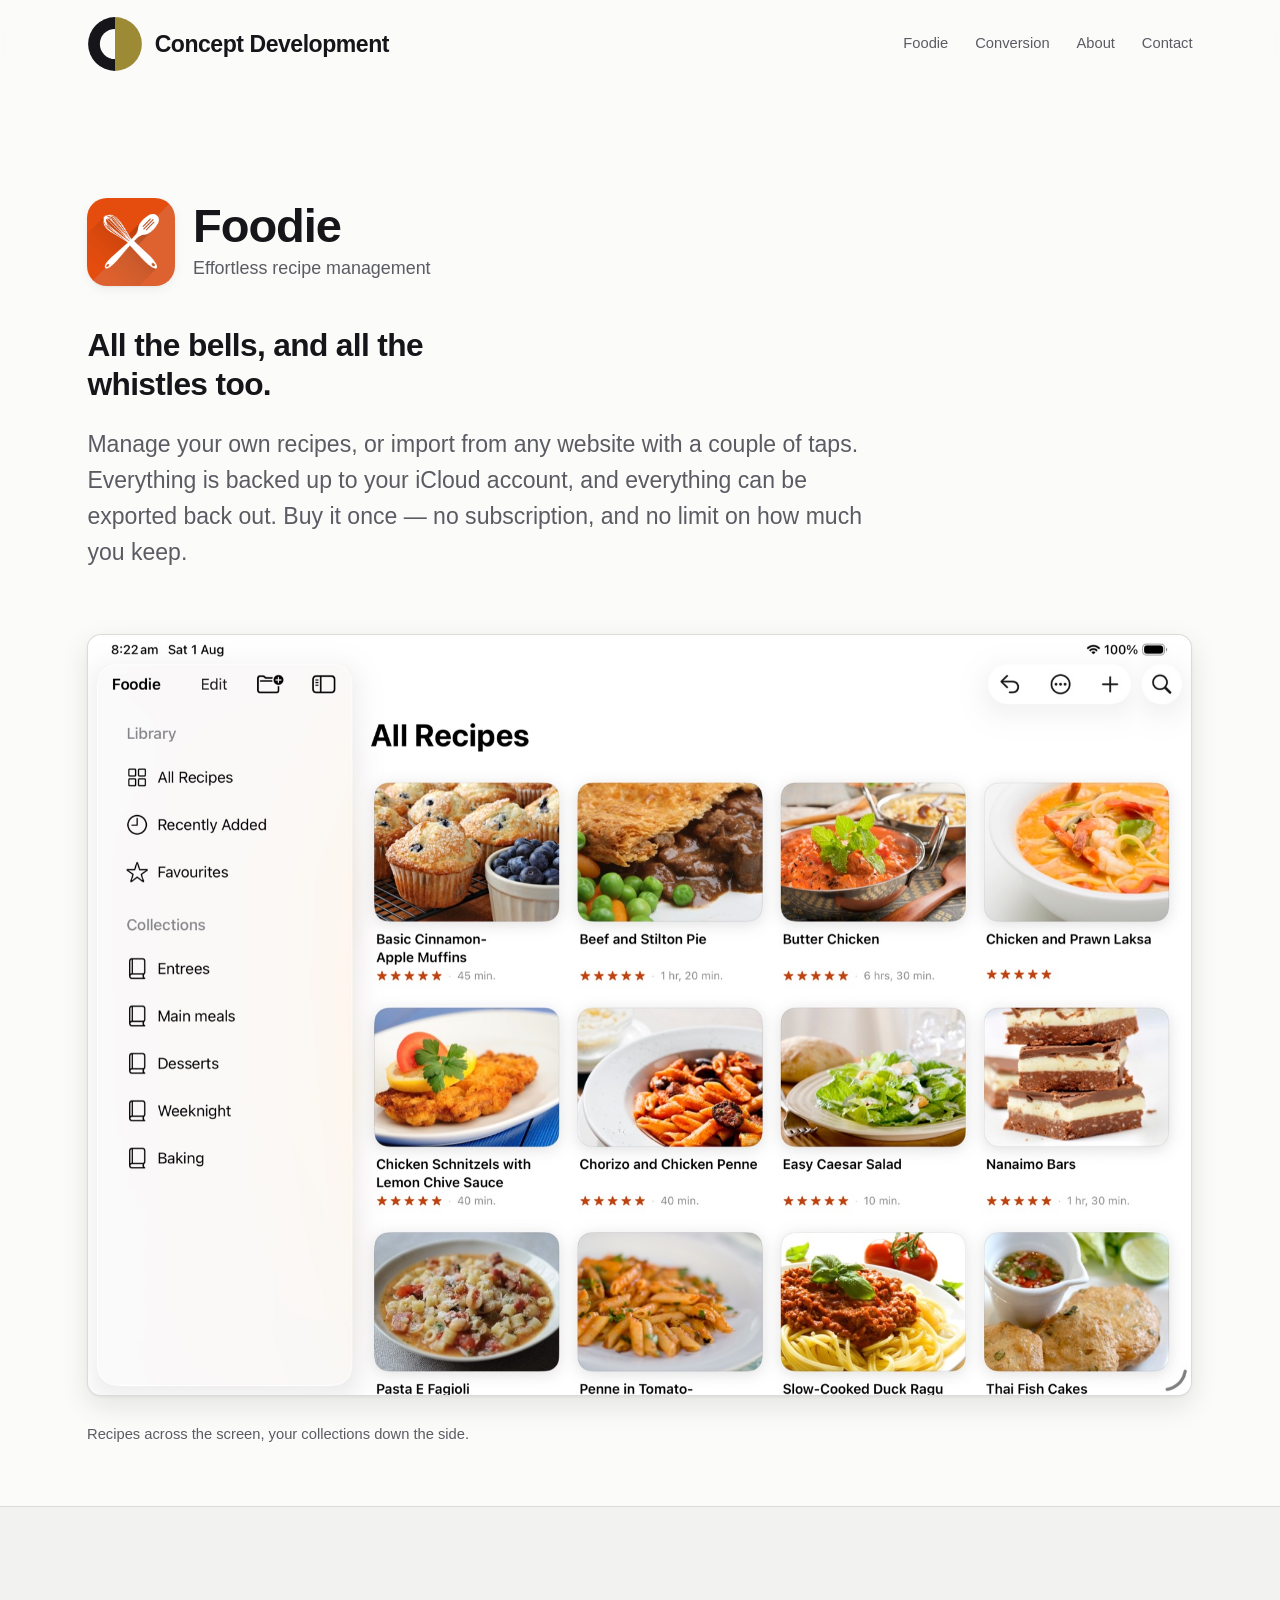
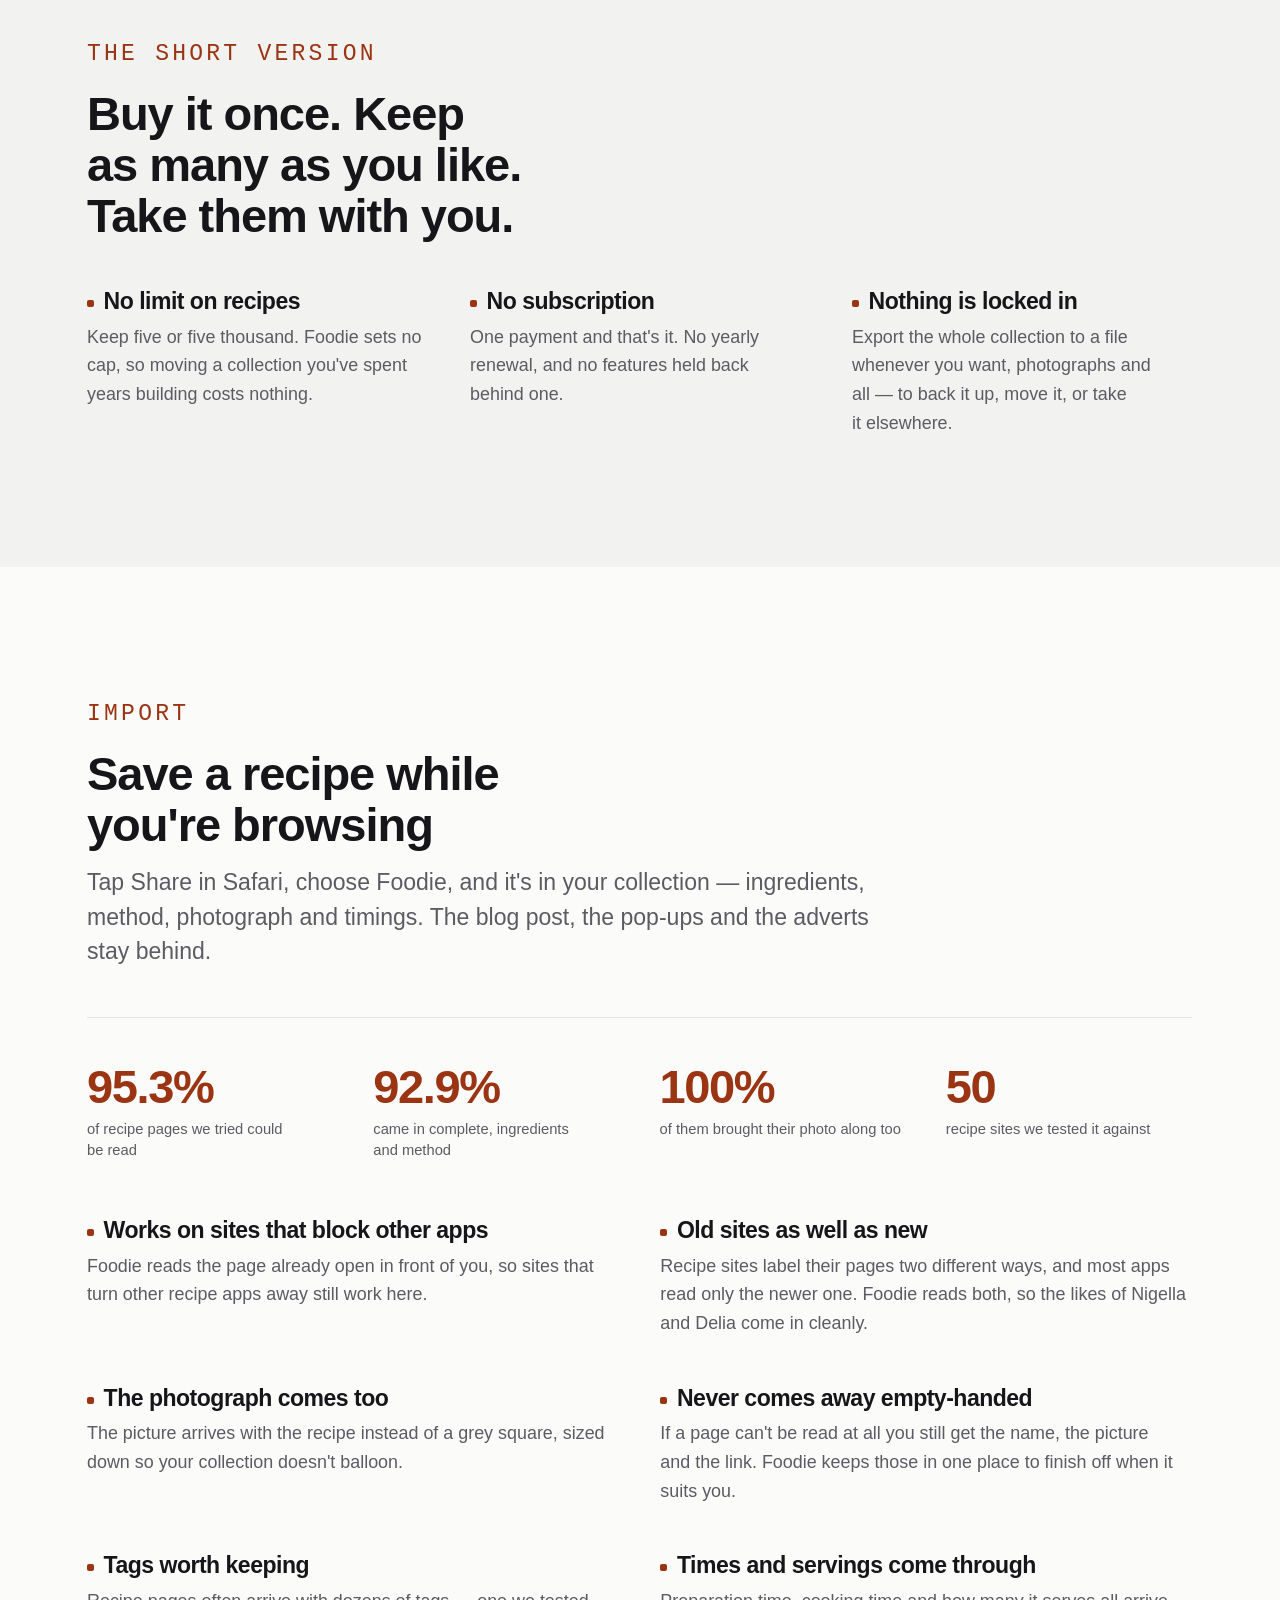
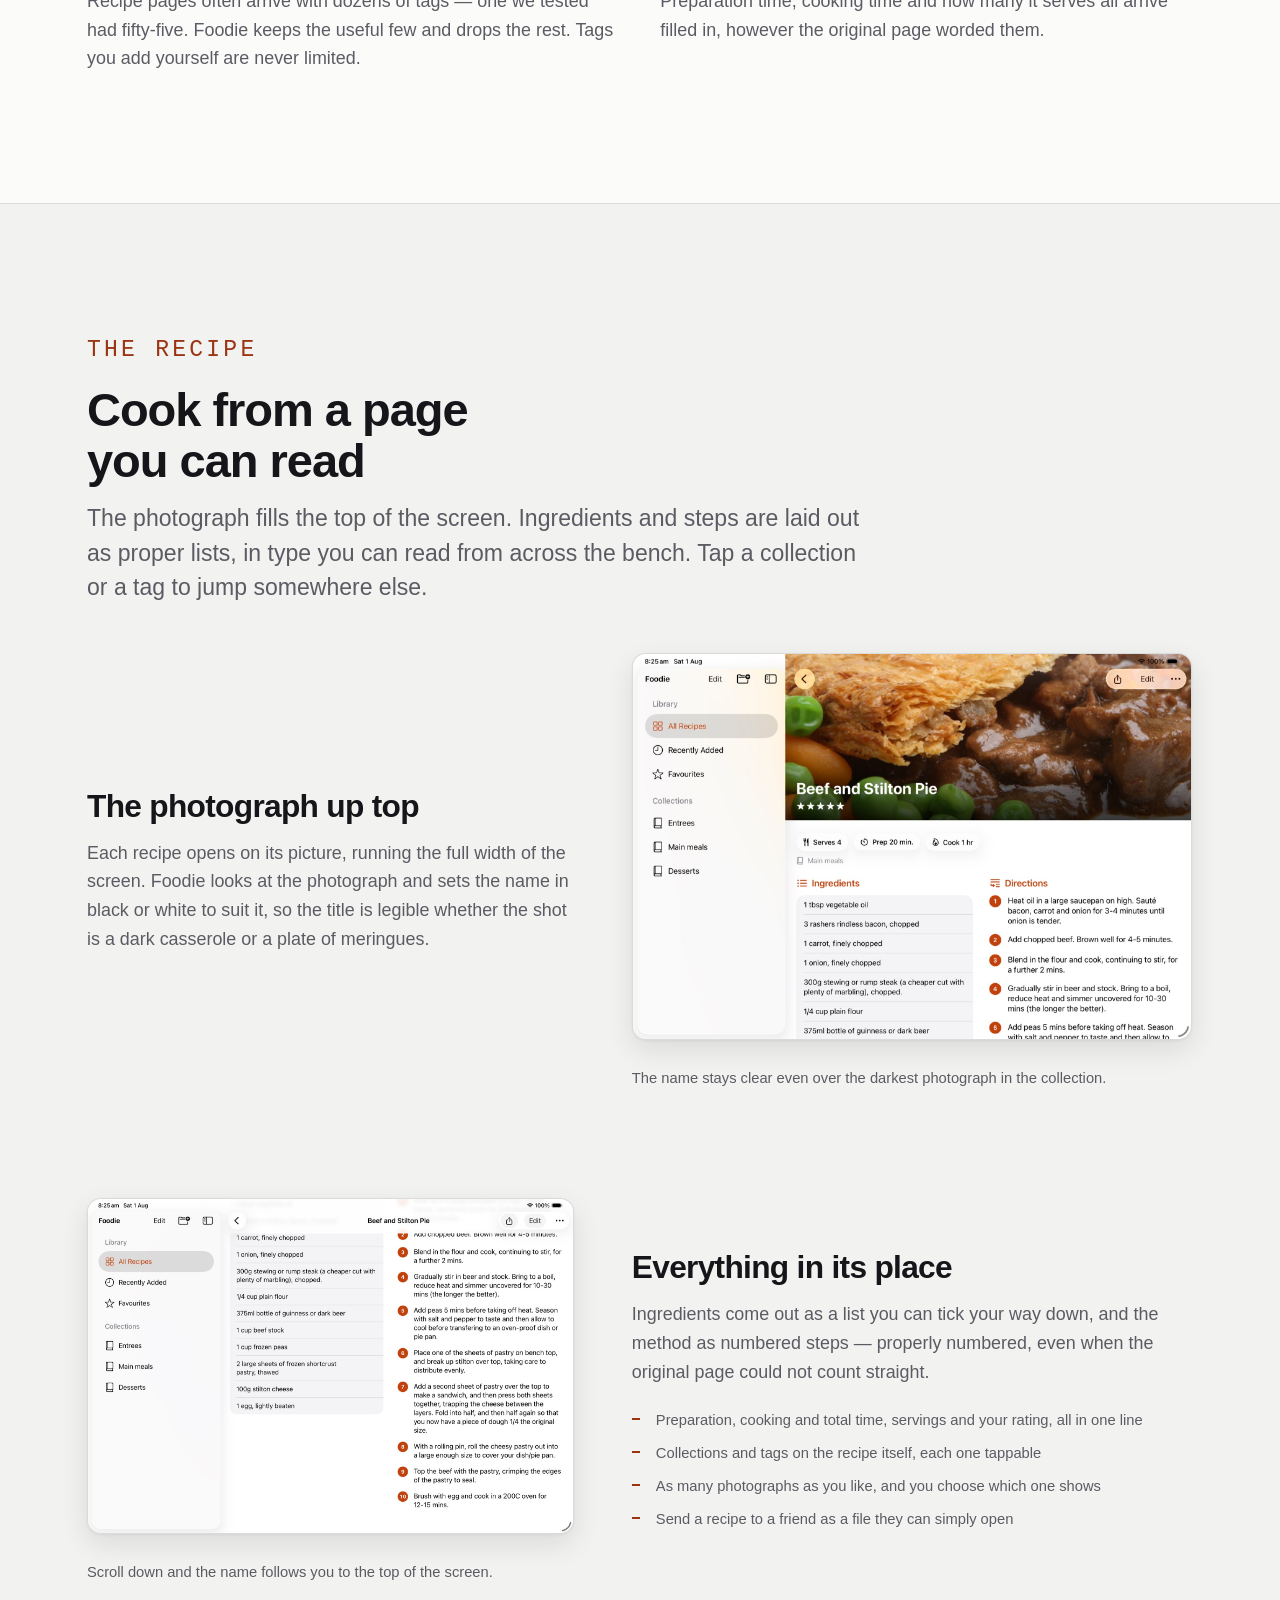
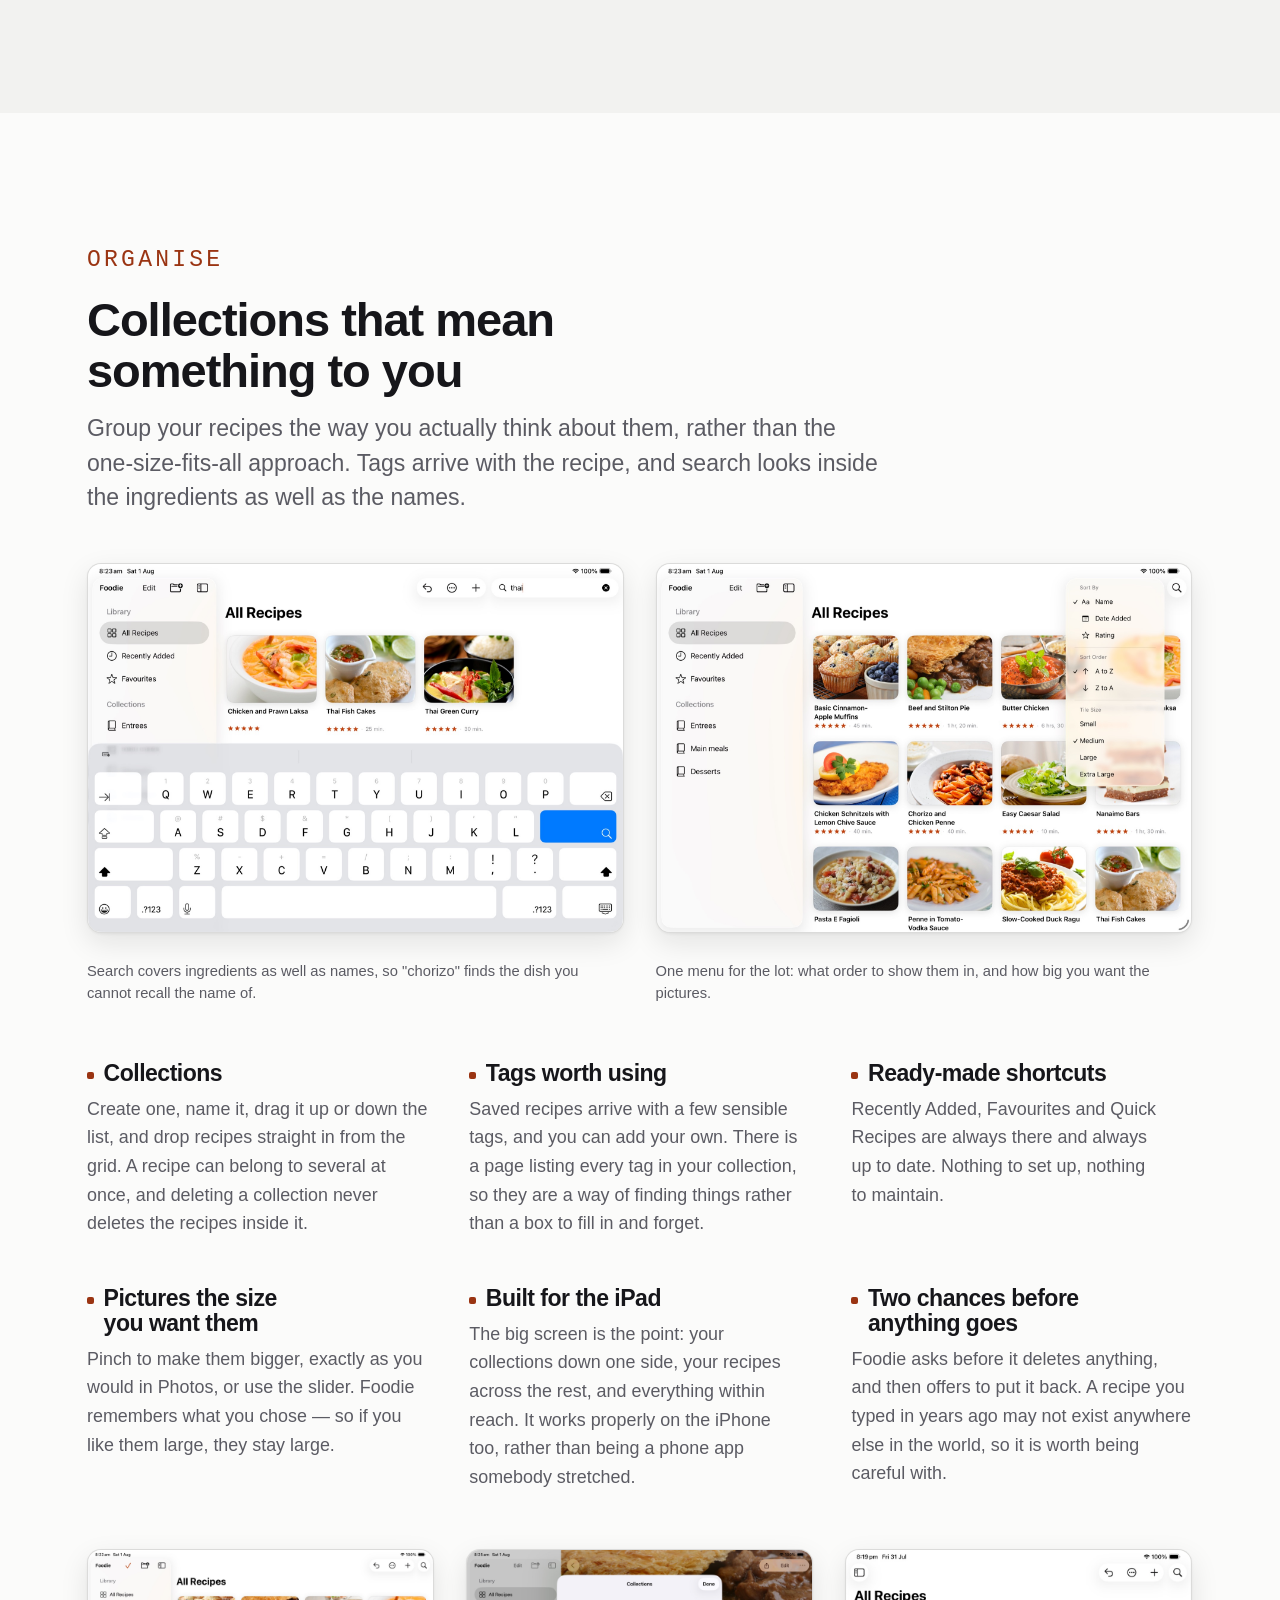
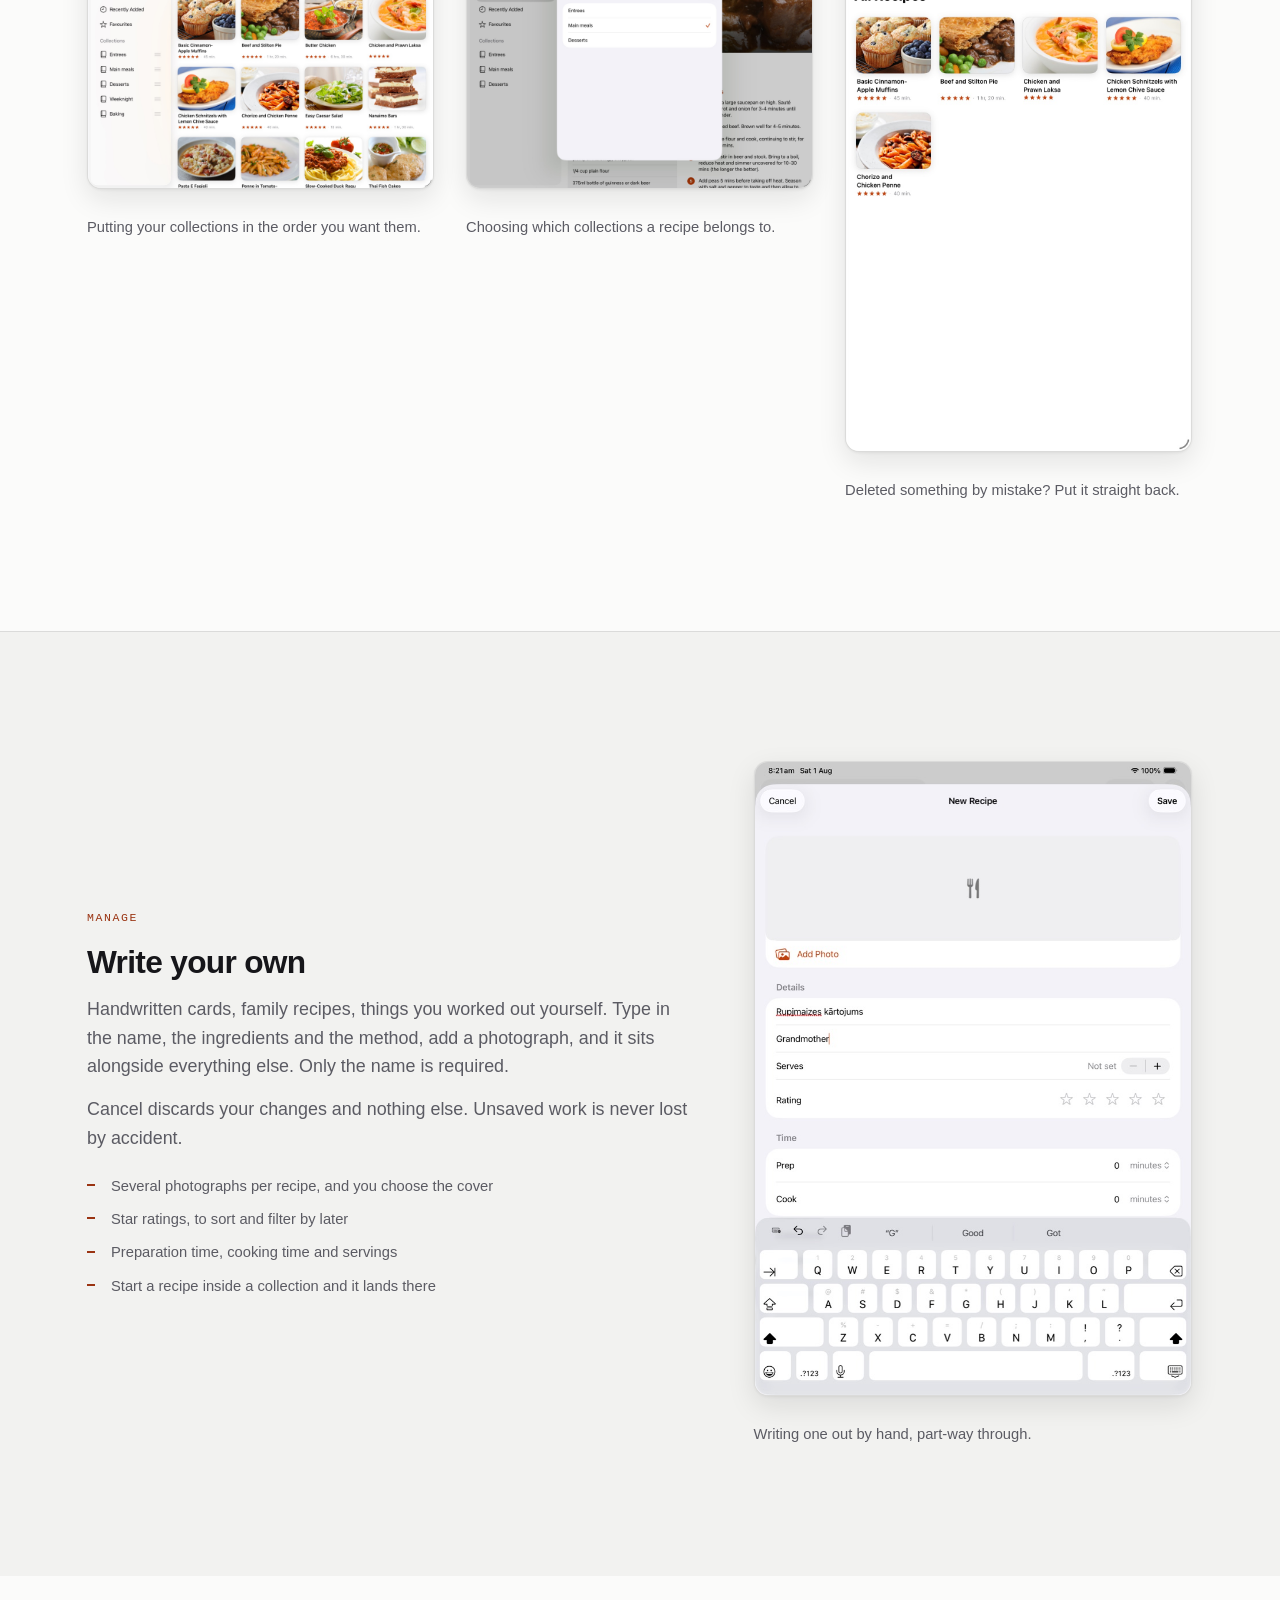
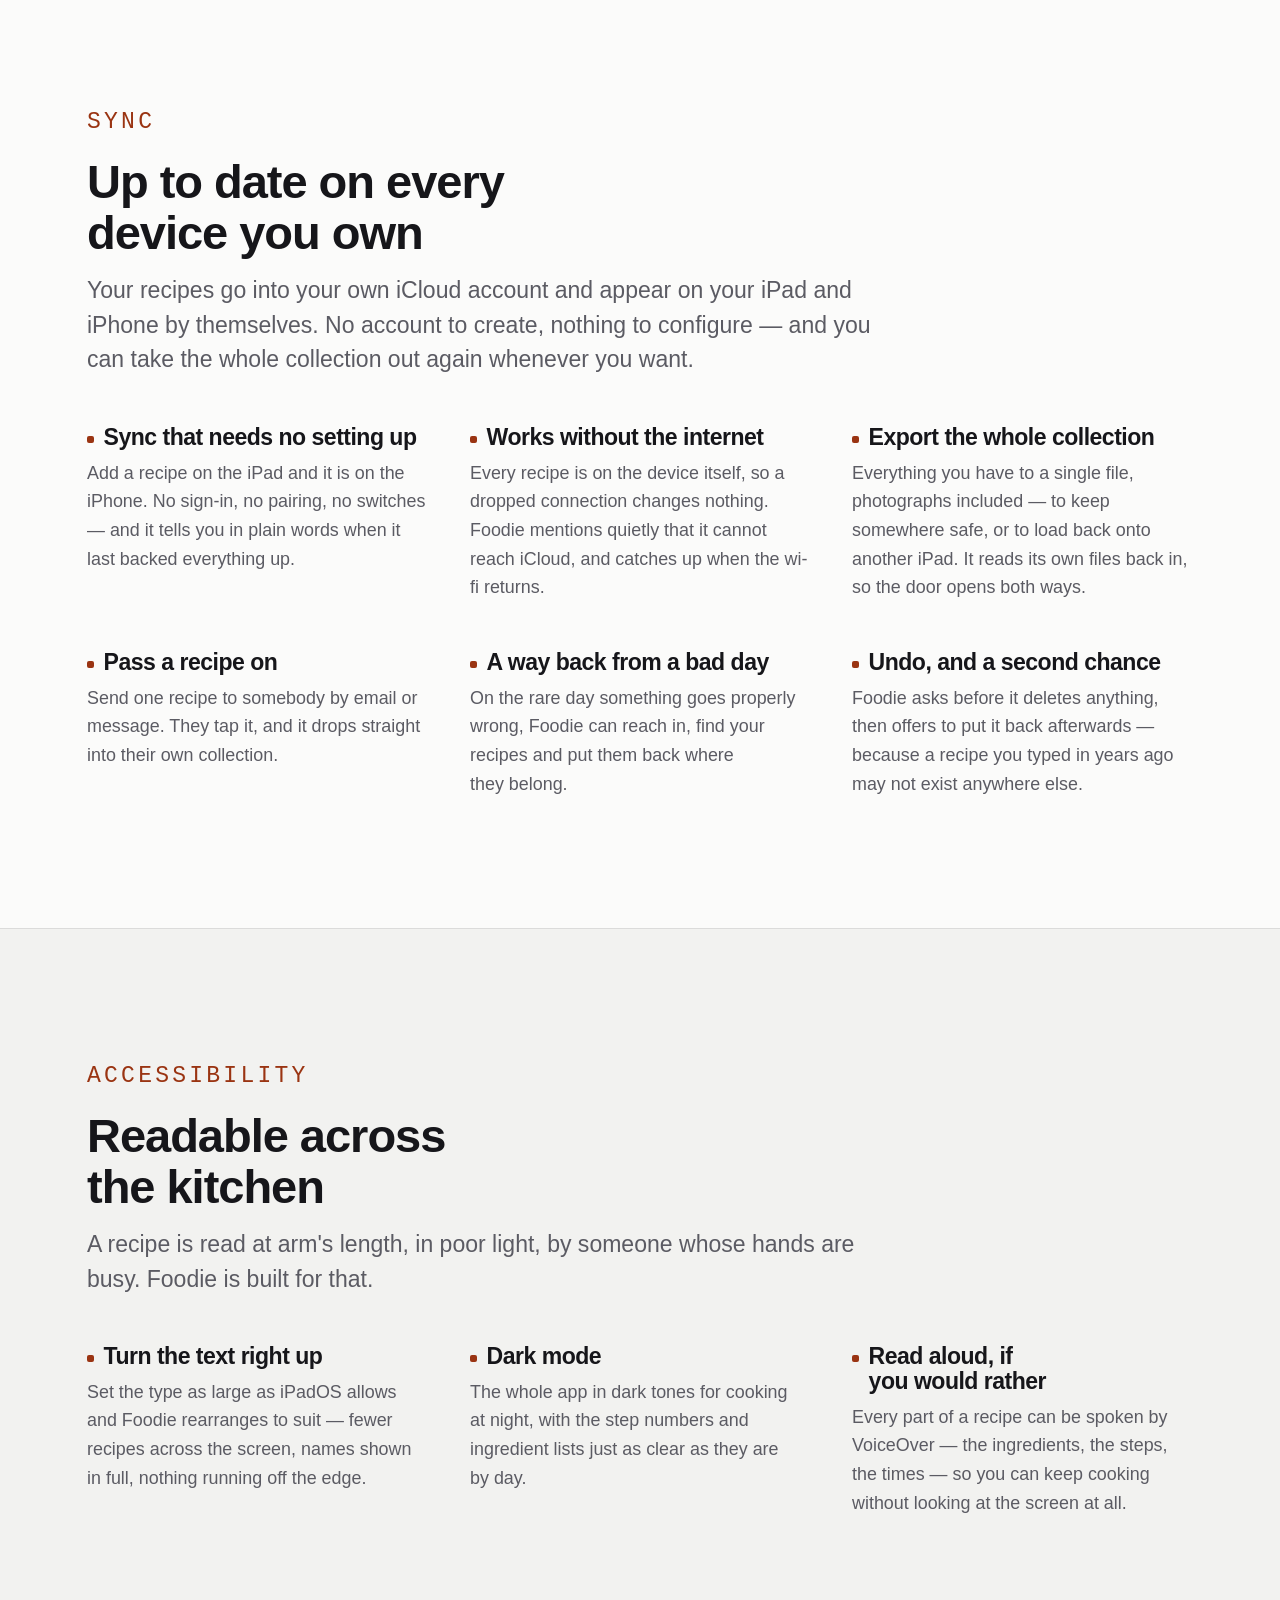
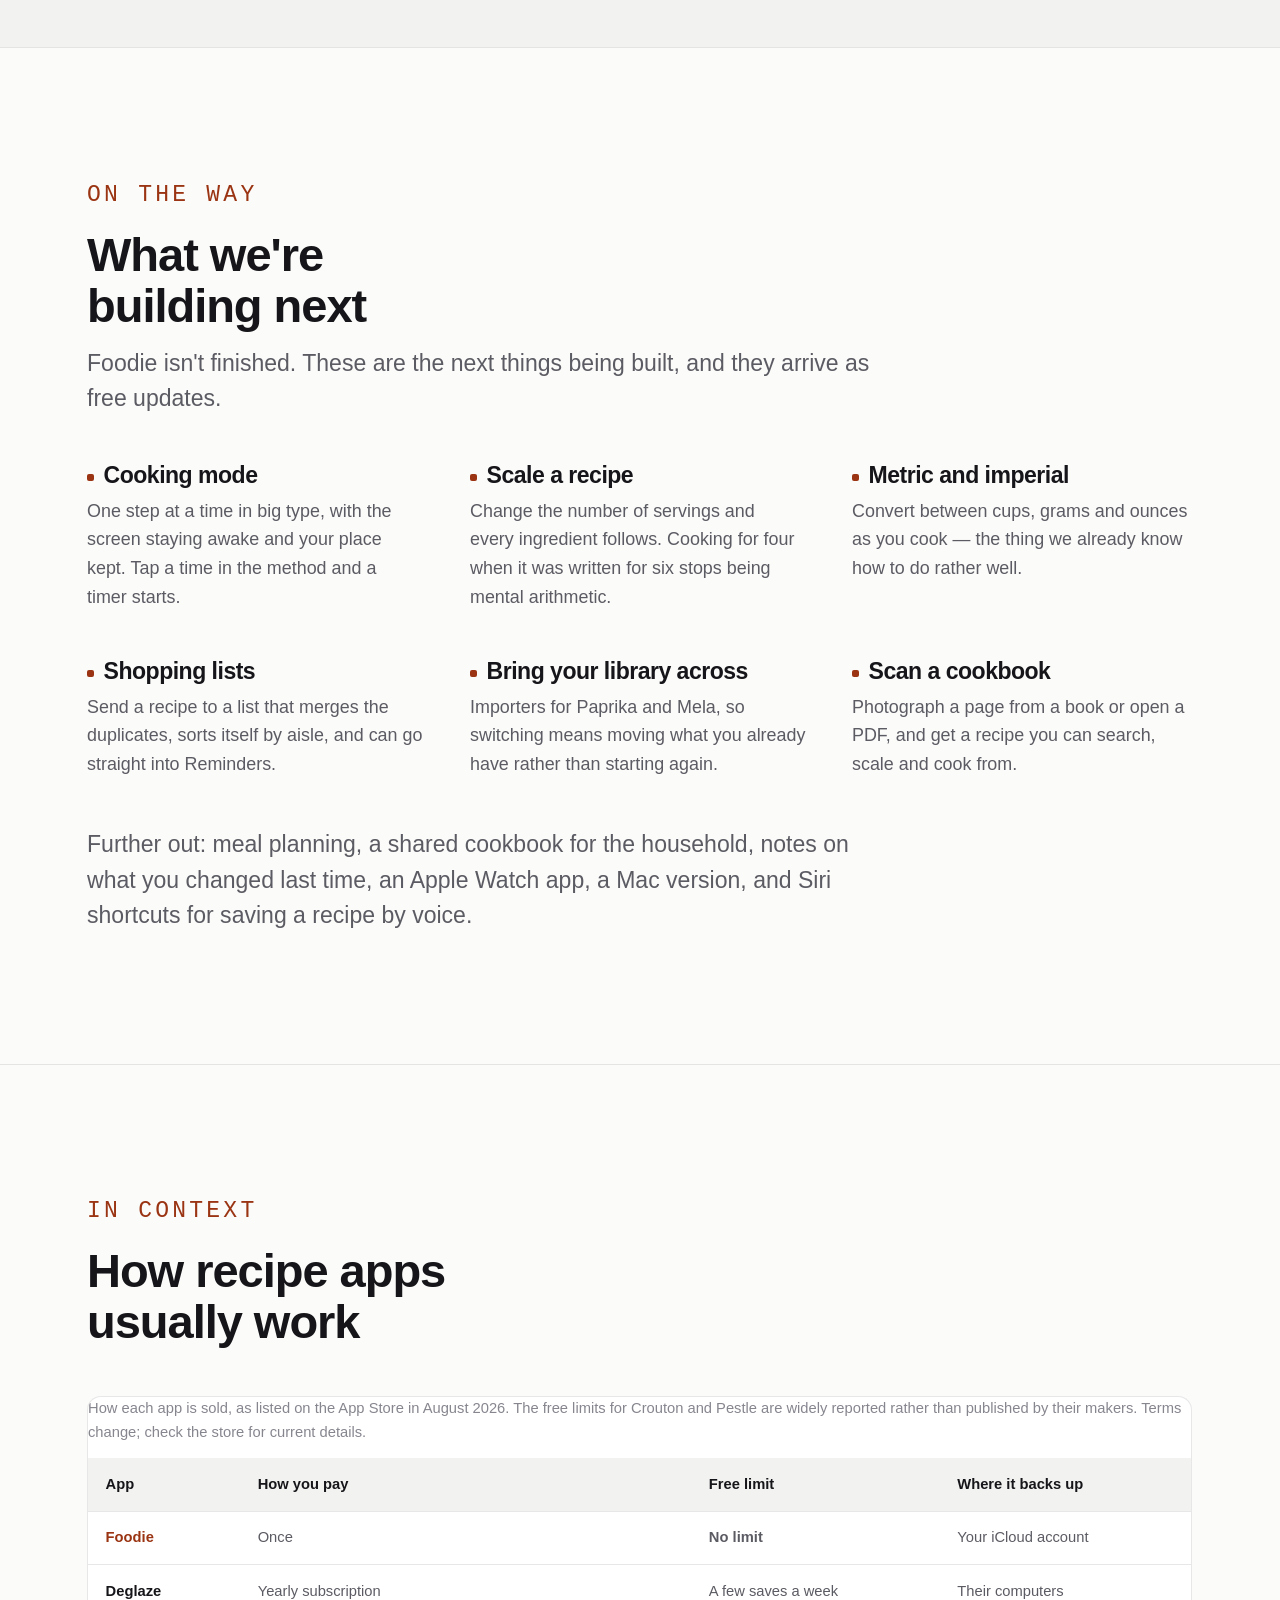
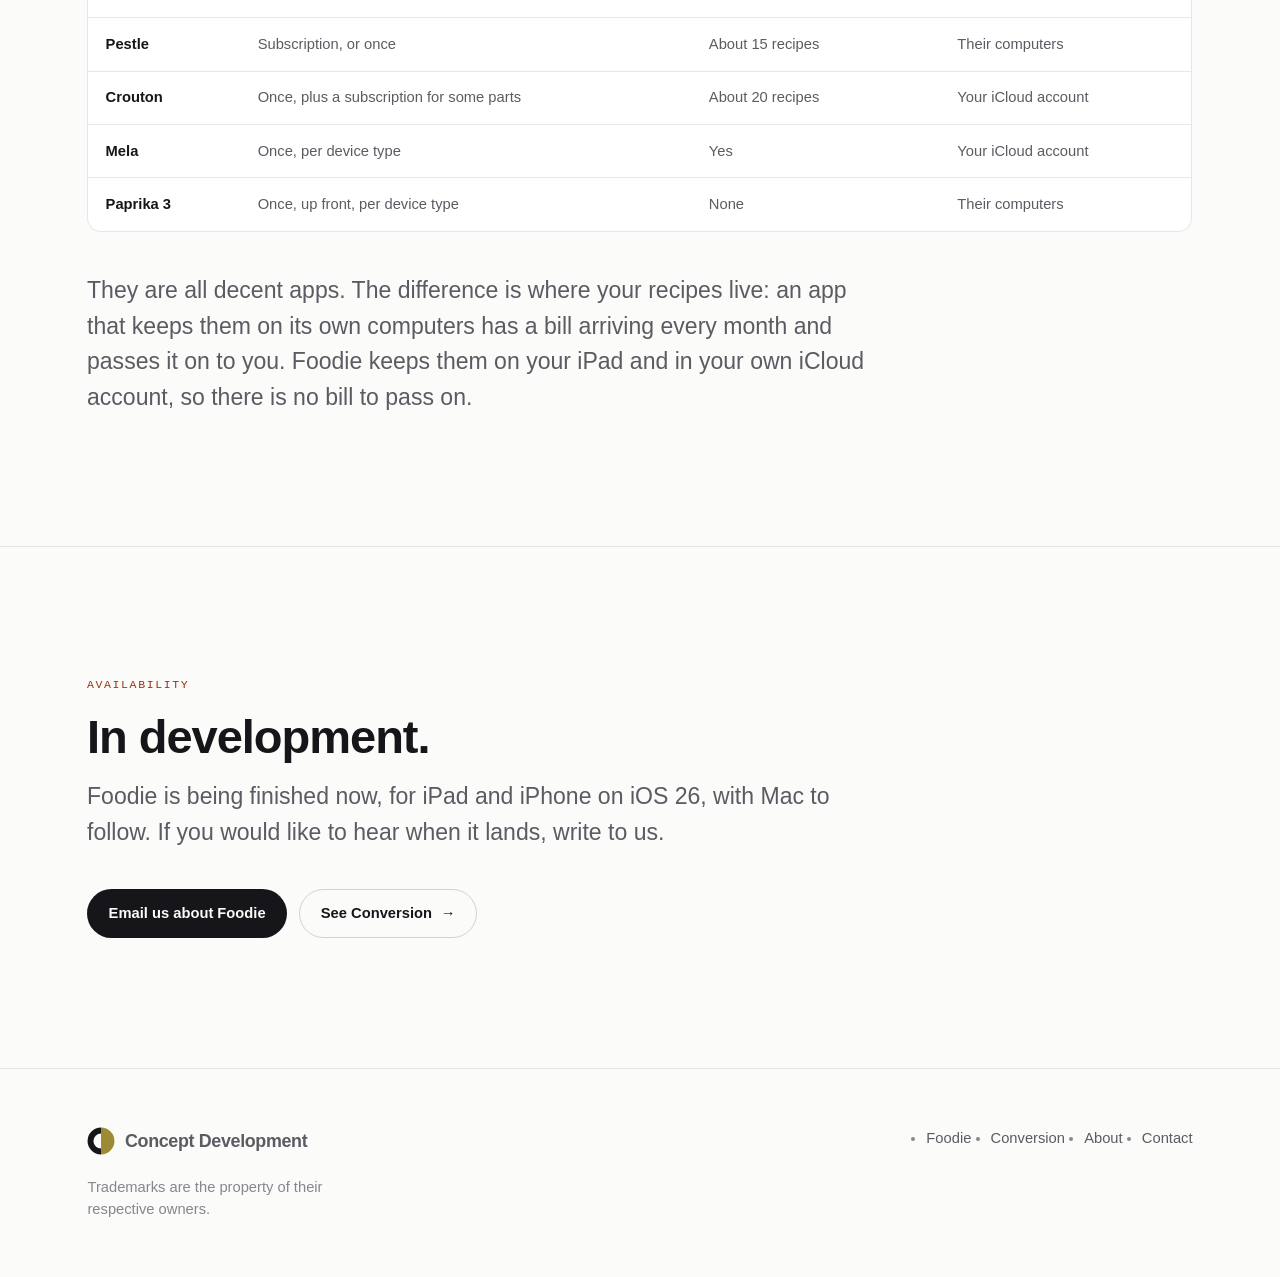
==== commit decc745a: "fix" ====
--- a/__foodie.html
+++ b/__foodie.html
@@ -12,6 +12,9 @@
 <meta property="og:type" content="product">
 <link rel="stylesheet" href="assets/css/site.css">
 <link rel="icon" href="assets/img/logo/mark.svg" type="image/svg+xml">
+<!-- Before the first paint, so the scroll reveal can hide things. Everything
+     it hides is visible without it — see .js .reveal in site.css. -->
+<script>document.documentElement.classList.add('js');</script>
 </head>
 <body>
 
--- a/assets/css/site.css
+++ b/assets/css/site.css
@@ -619,6 +619,26 @@
 @media (min-width: 700px) { .gallery--2 { grid-template-columns: repeat(2, 1fr); } }
 @media (min-width: 700px) { .gallery--3 { grid-template-columns: repeat(2, 1fr); } }
 @media (min-width: 1000px) { .gallery--3 { grid-template-columns: repeat(3, 1fr); } }
+/* Tiles: many small shots read as one swatch board rather than a few hero
+   images. Five across so a ten-shot set lands as two full rows. */
+.gallery--tiles {
+  grid-template-columns: repeat(2, 1fr);
+  gap: clamp(0.7rem, 0.4rem + 1vw, 1.4rem);
+}
+@media (min-width: 520px) { .gallery--tiles { grid-template-columns: repeat(3, 1fr); } }
+@media (min-width: 900px) { .gallery--tiles { grid-template-columns: repeat(5, 1fr); } }
+
+/* The phone radius is drawn for a full-width shot. At tile size the same 30px
+   eats the screen corners, so it scales down with the image. */
+.gallery--tiles .shot--phone img { border-radius: 14px; }
+
+/* A gallery read as one comparison rather than a few separate shots: the
+   captions are labels, so they sit tight under the image and stay short. */
+.gallery--compare figcaption {
+  margin-top: 0.7rem;
+  text-align: center;
+  text-wrap: balance;
+}
 
 /* --- Comparison table ----------------------------------------------------- */
 
@@ -781,21 +801,26 @@
 
 /* --- Reveal on scroll ----------------------------------------------------- */
 
-.reveal {
+/* Gated behind `.js`, which the inline script in each page's head sets before
+   the first paint. Without it — scripting off, the file blocked, the request
+   failed — every target keeps its natural opacity and the page is whole.
+   Hiding content by default and relying on script to bring it back is how a
+   blocked stylesheet-plus-script turns a page into a blank one. */
+.js .reveal {
   opacity: 0;
   transform: translateY(14px);
   transition: opacity 0.7s cubic-bezier(0.22, 1, 0.36, 1),
               transform 0.7s cubic-bezier(0.22, 1, 0.36, 1);
   will-change: opacity, transform;
 }
-.reveal.is-visible { opacity: 1; transform: none; }
+.js .reveal.is-visible { opacity: 1; transform: none; }
 
 @media (prefers-reduced-motion: reduce) {
-  .reveal { opacity: 1; transform: none; transition: none; }
+  .js .reveal { opacity: 1; transform: none; transition: none; }
 }
 
 /* Print */
 @media print {
-  .site-header, .btn-row, .reveal { position: static; opacity: 1; transform: none; }
+  .site-header, .btn-row, .js .reveal { position: static; opacity: 1; transform: none; }
   body { background: #fff; color: #000; }
 }
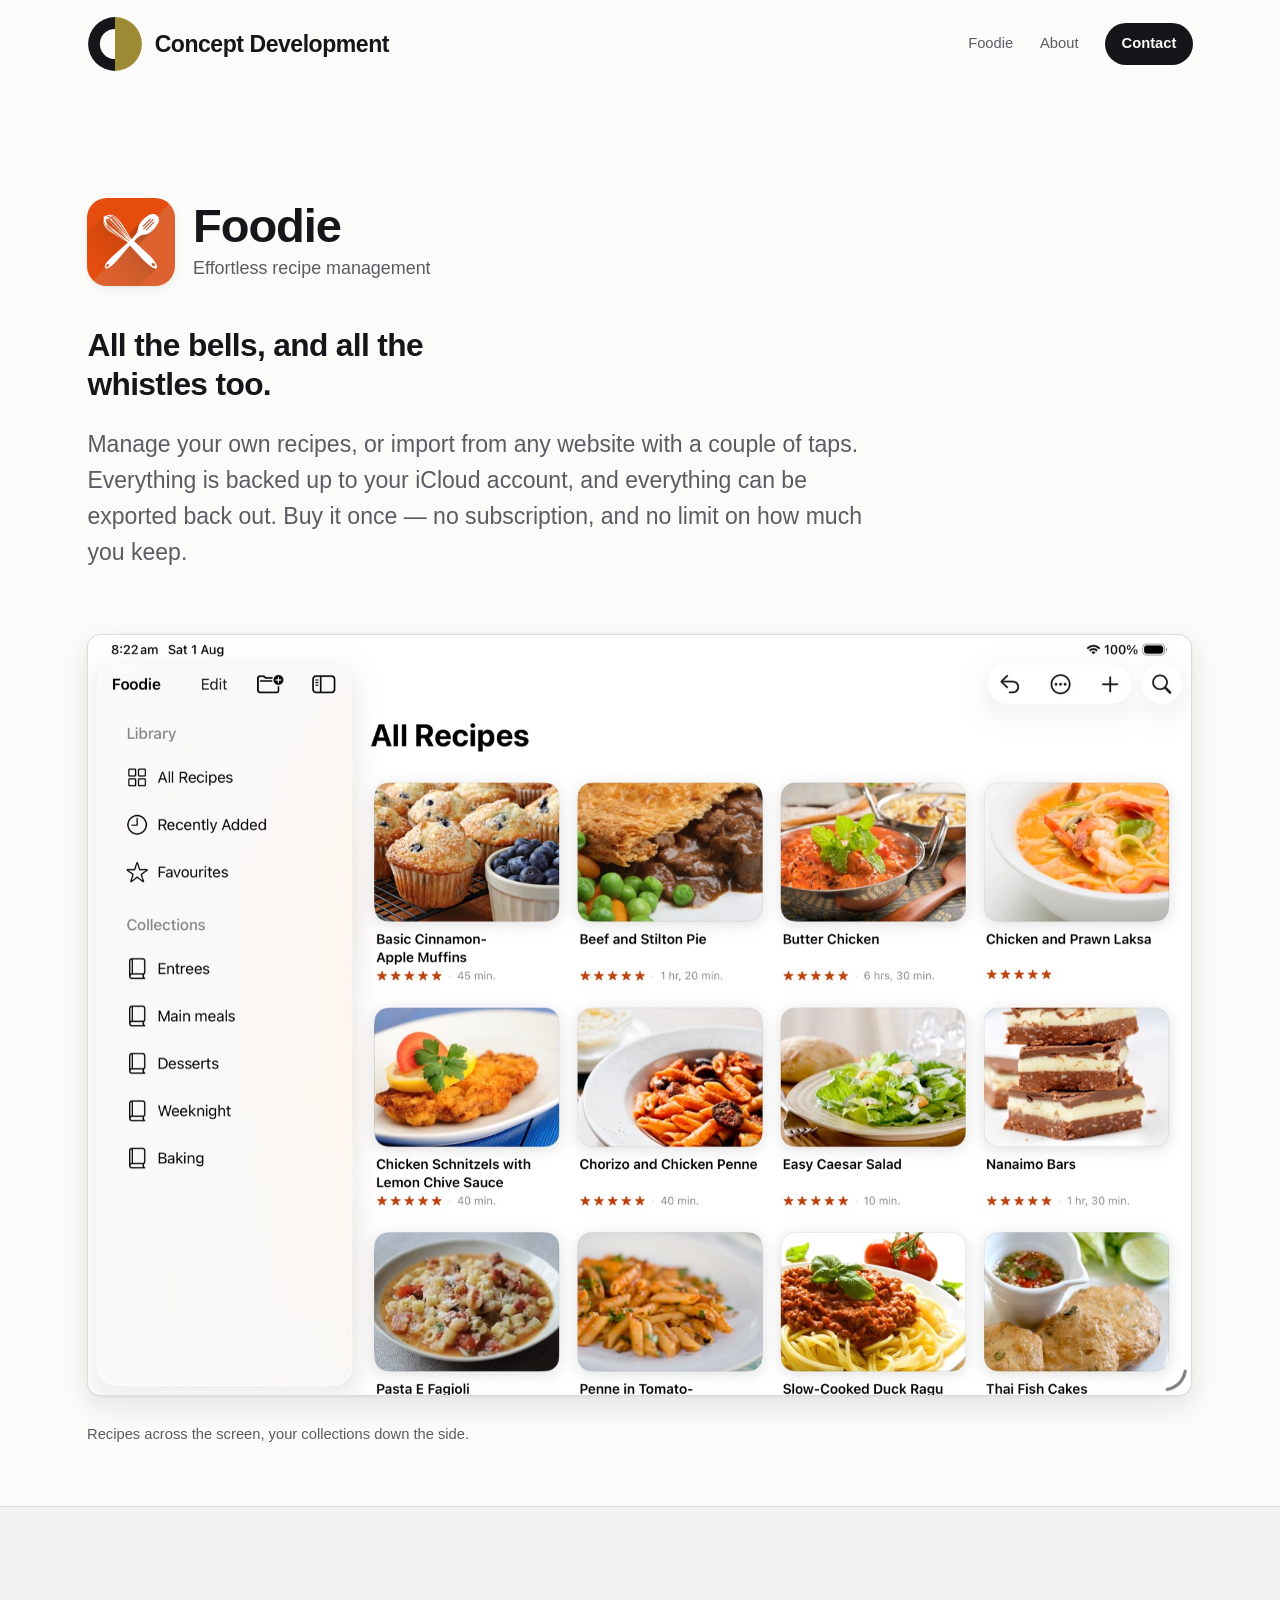
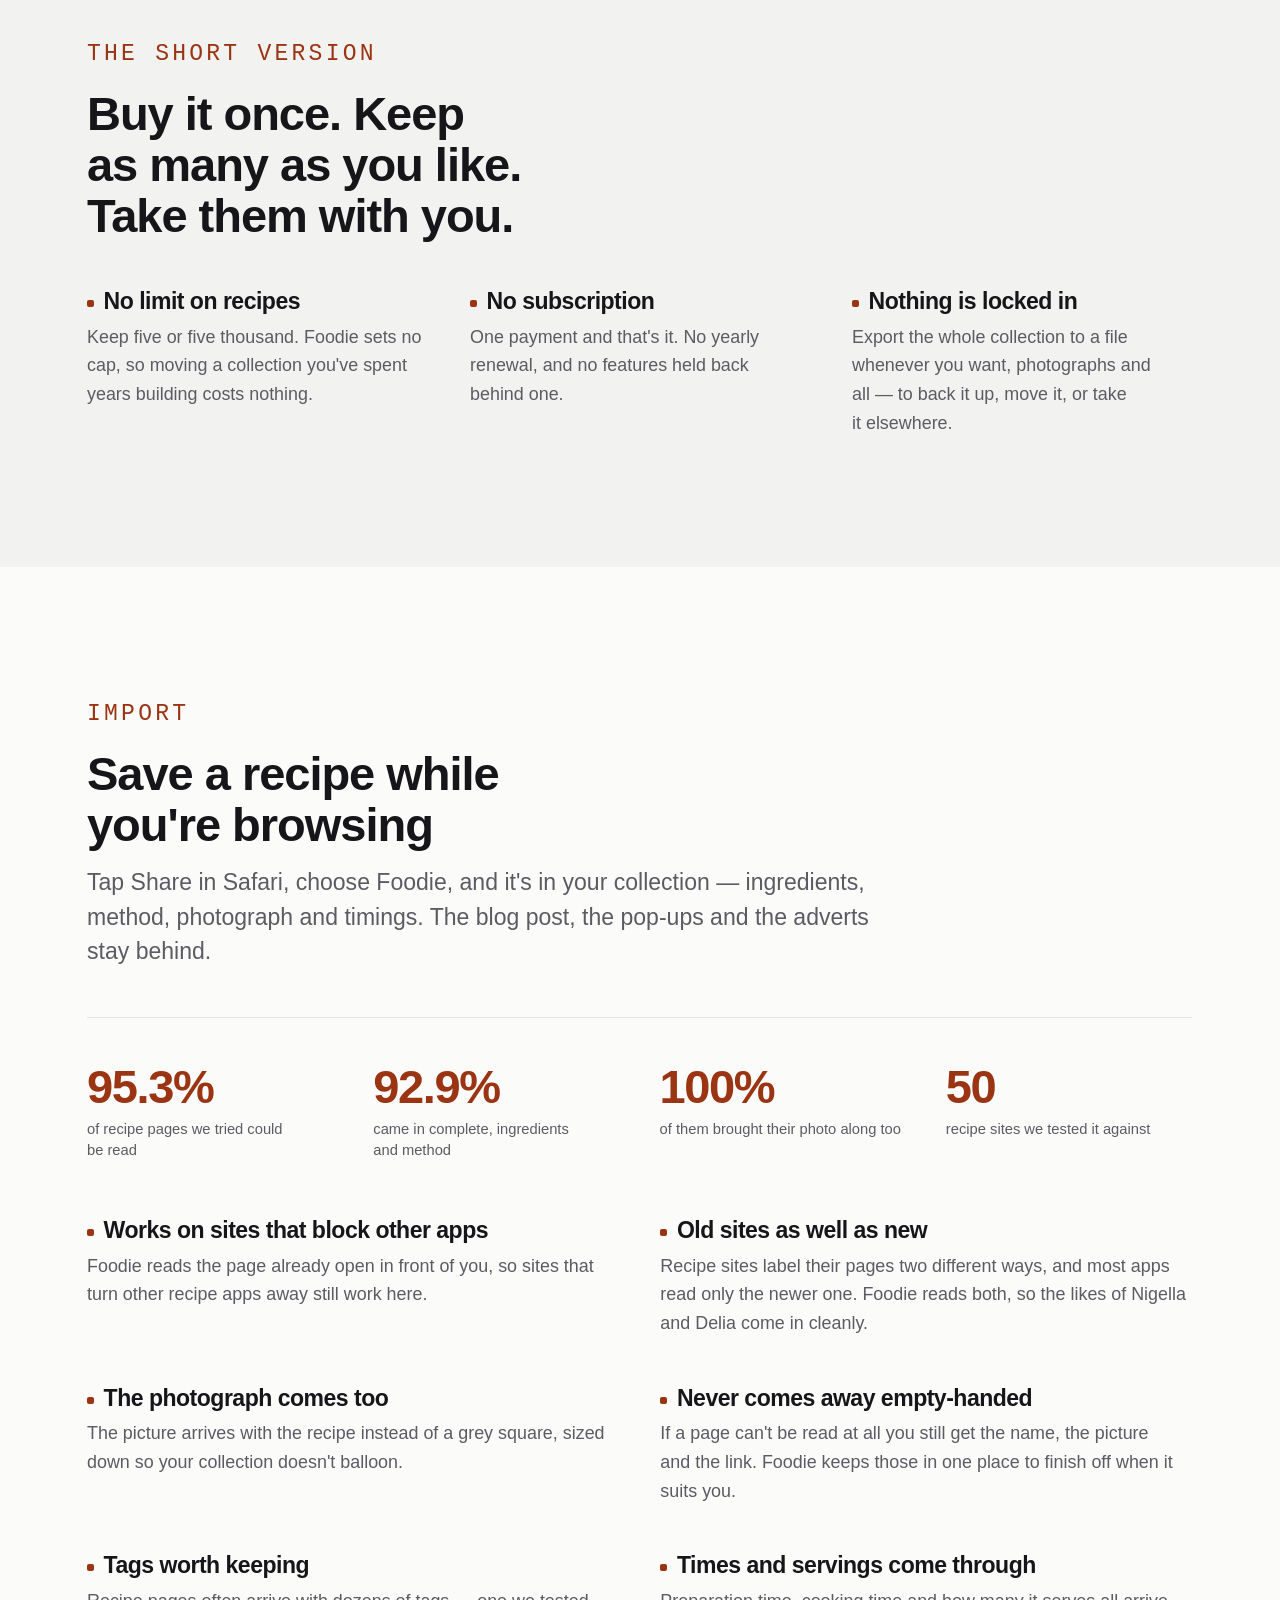
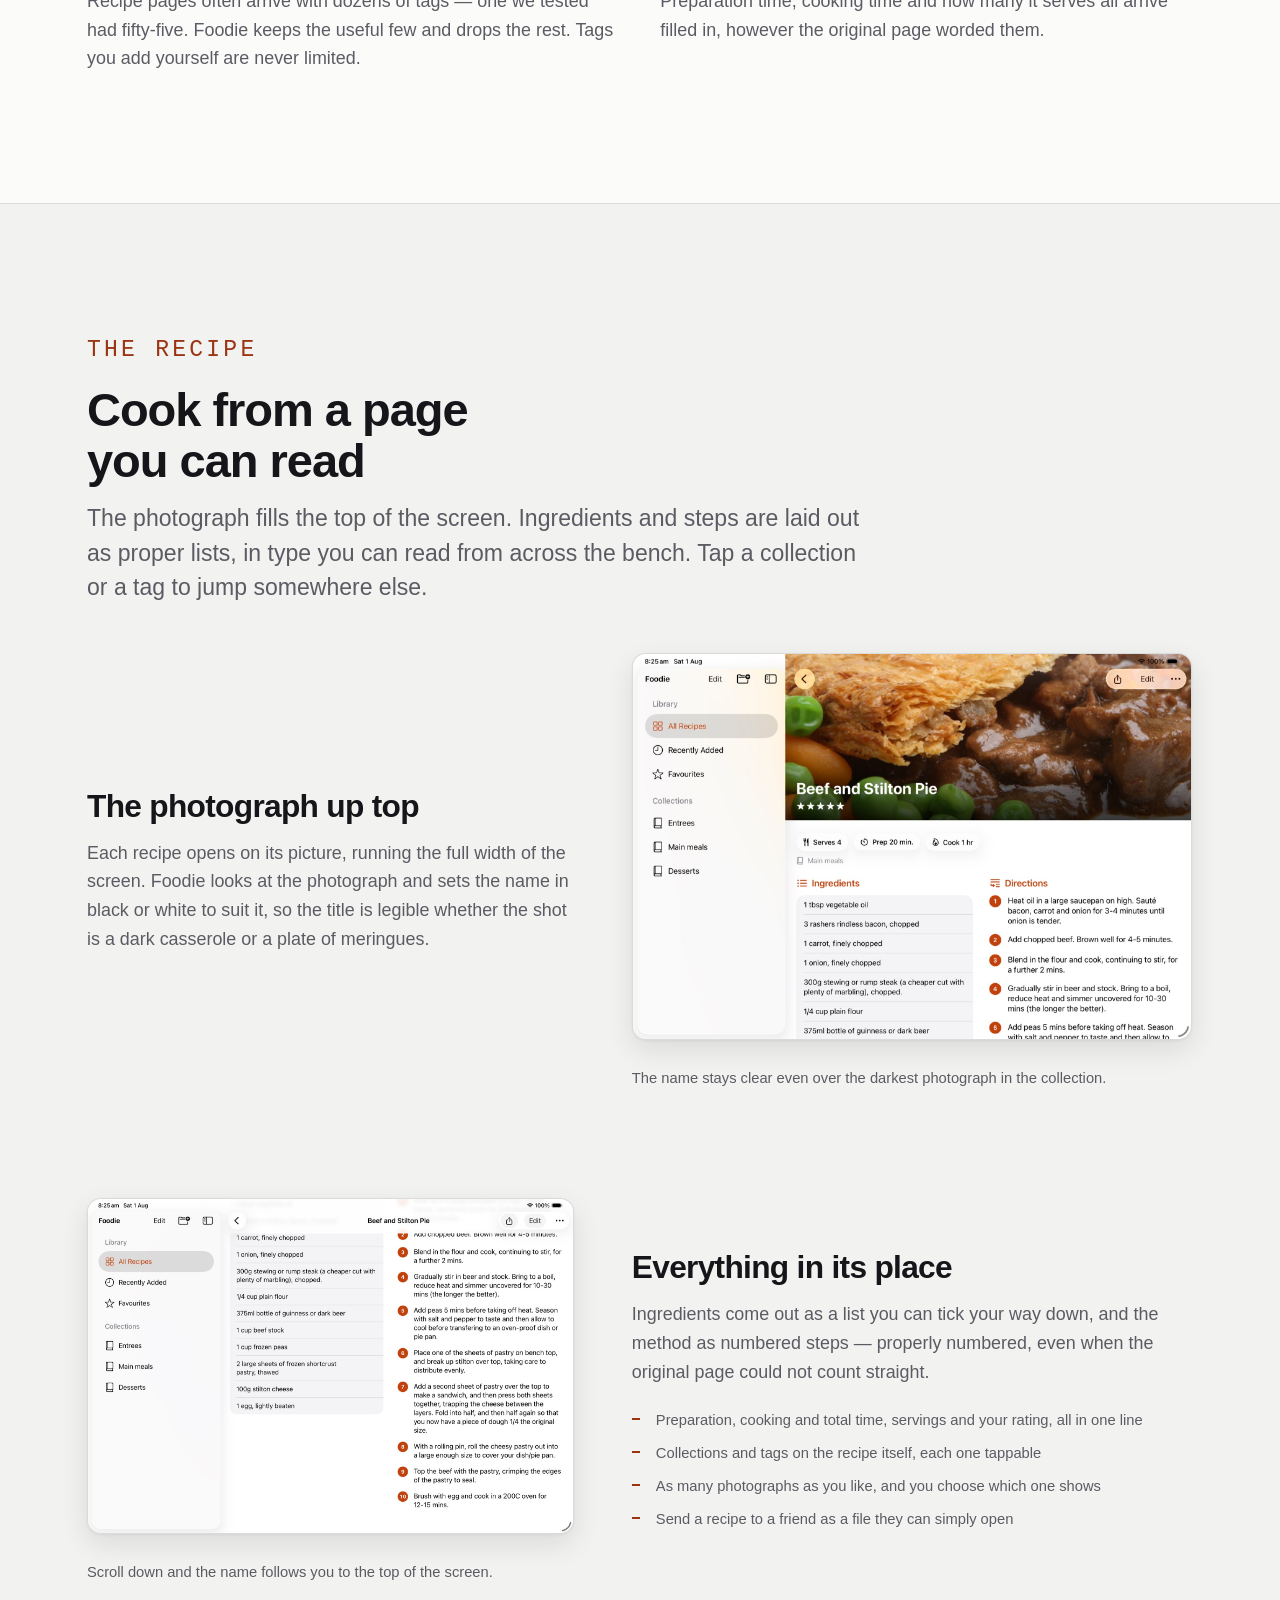
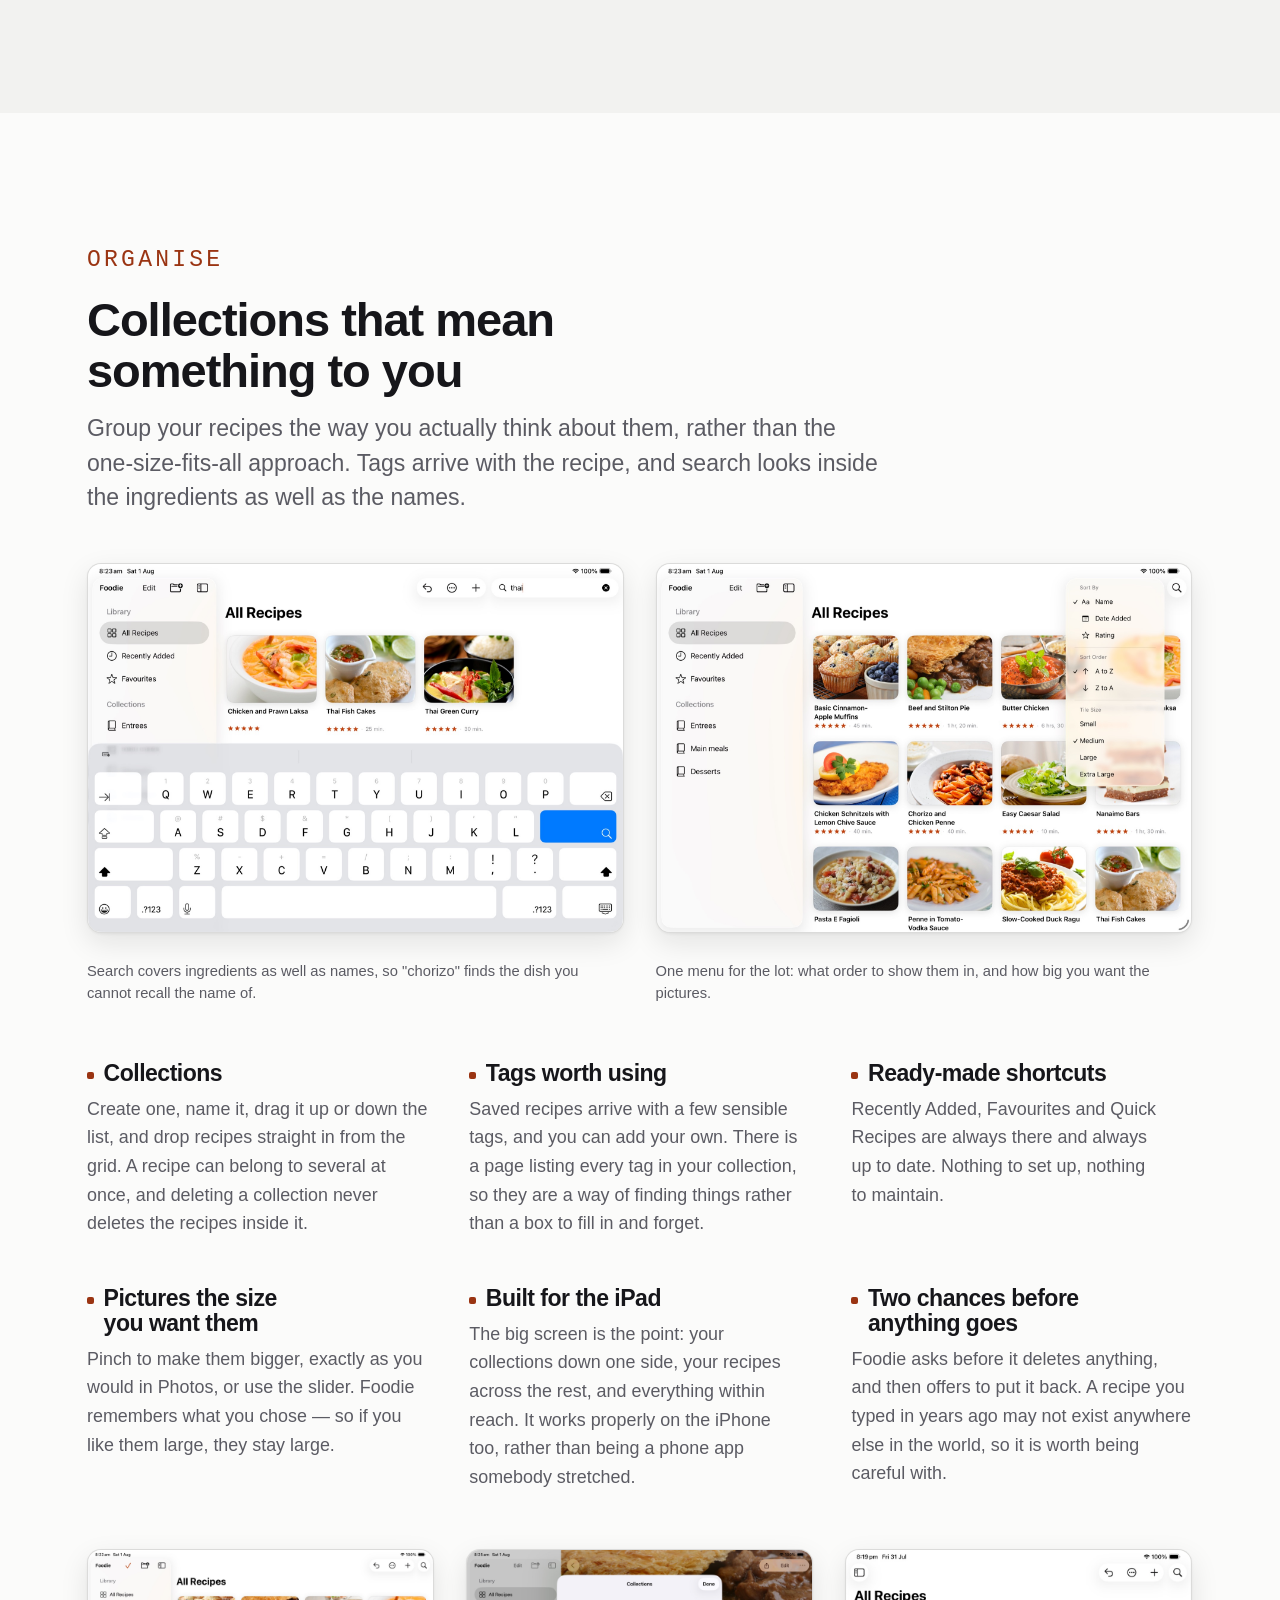
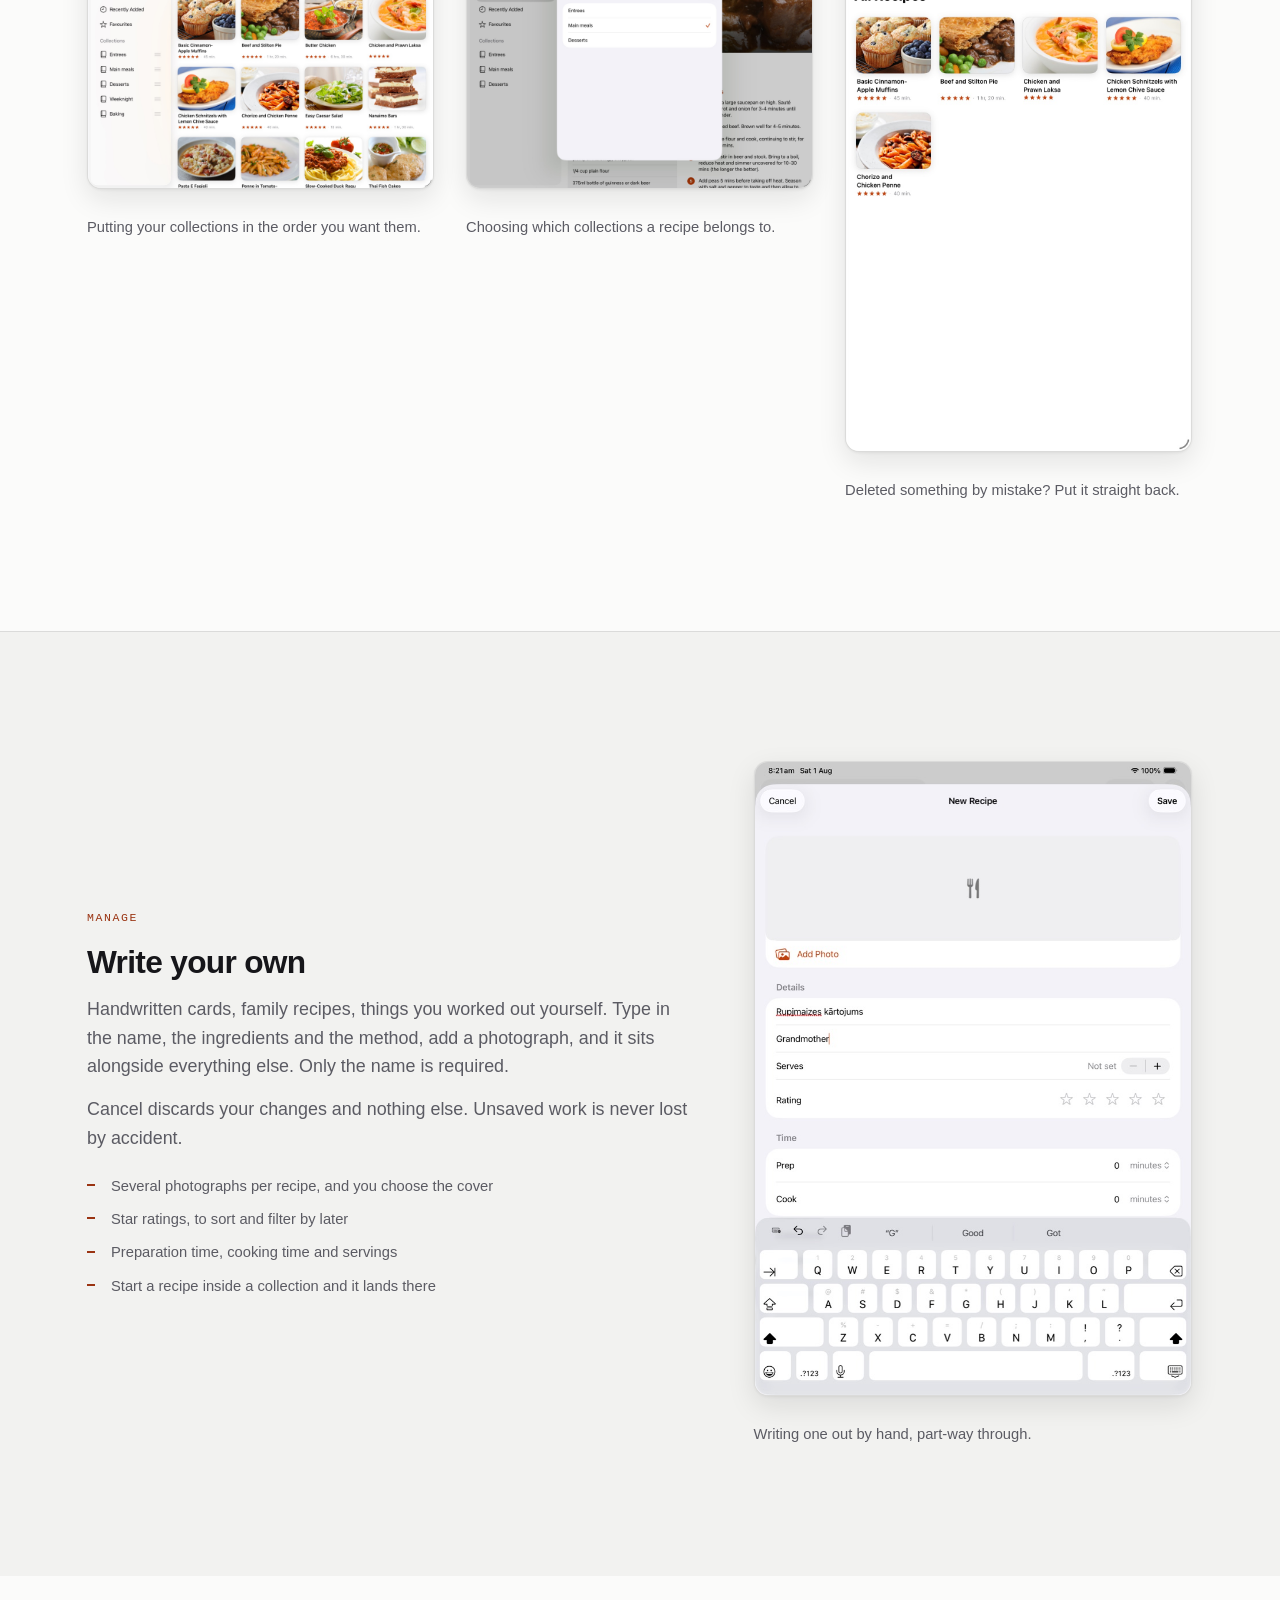
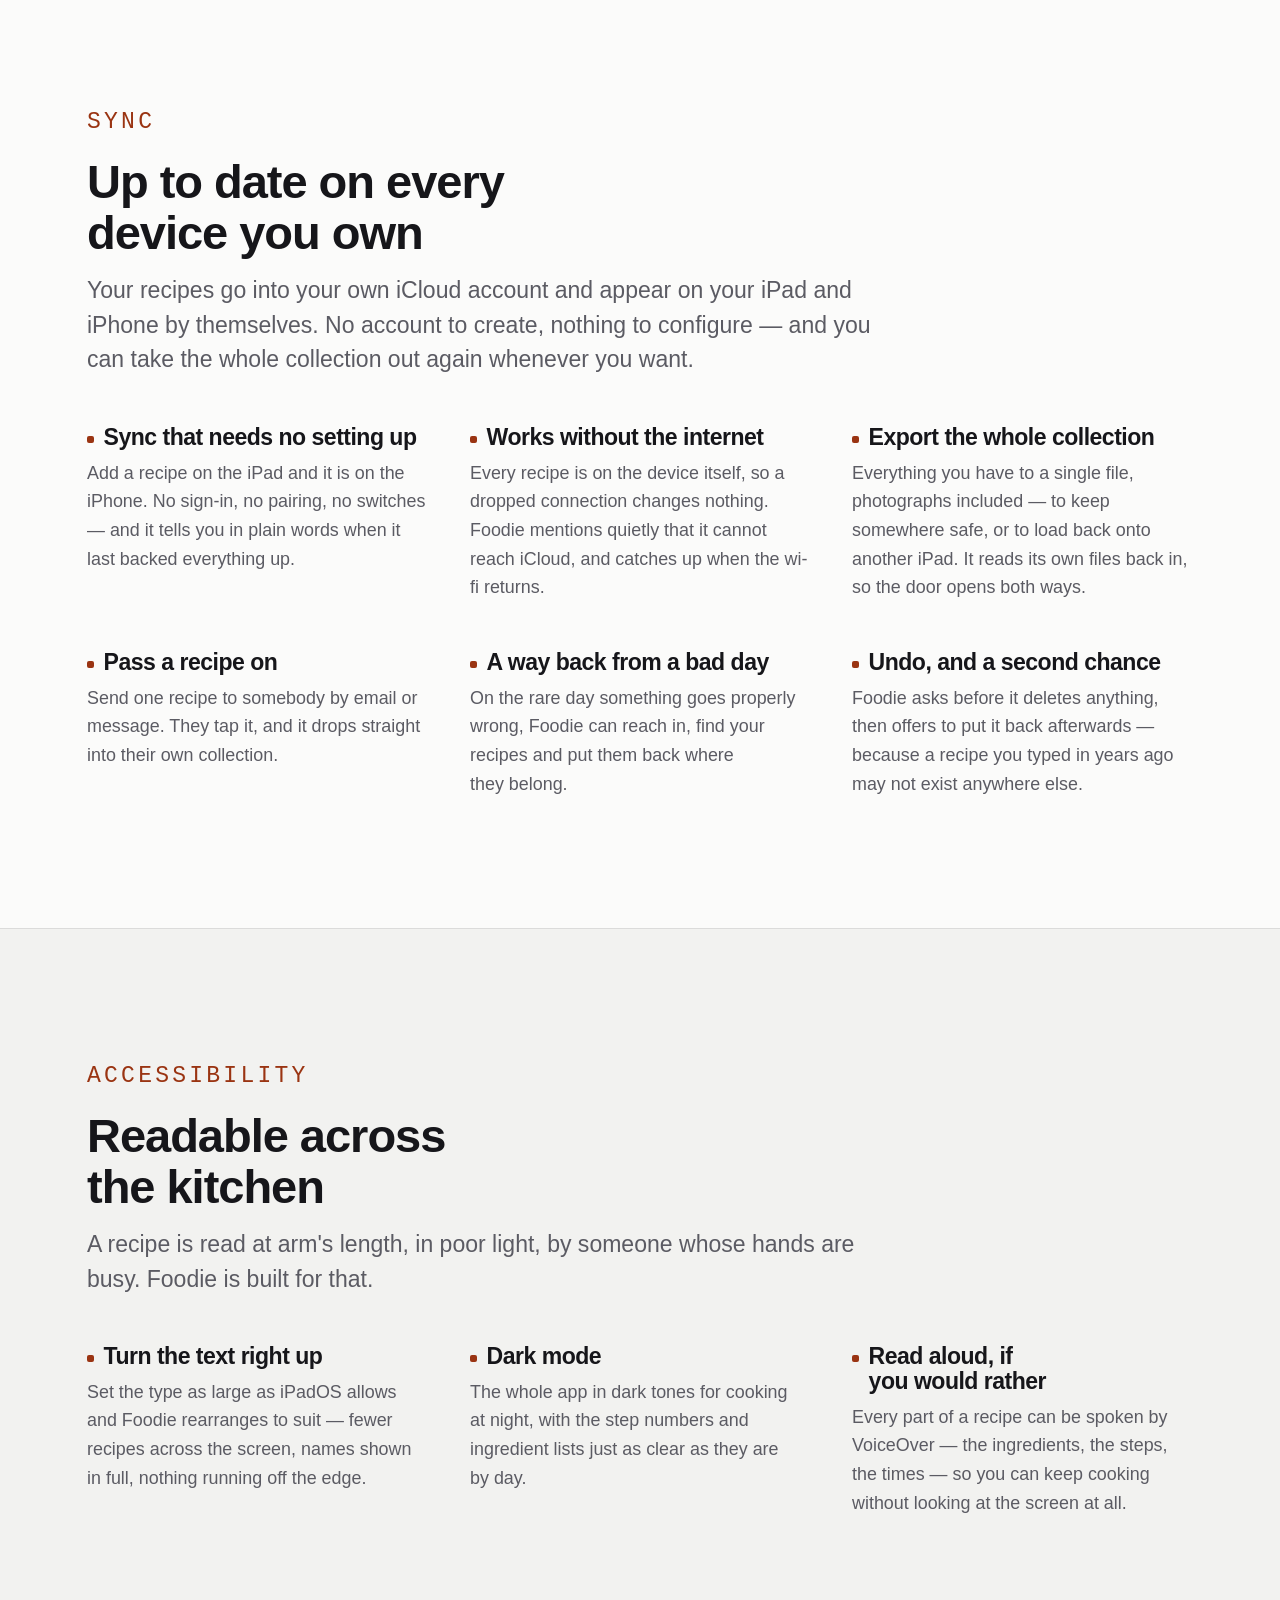
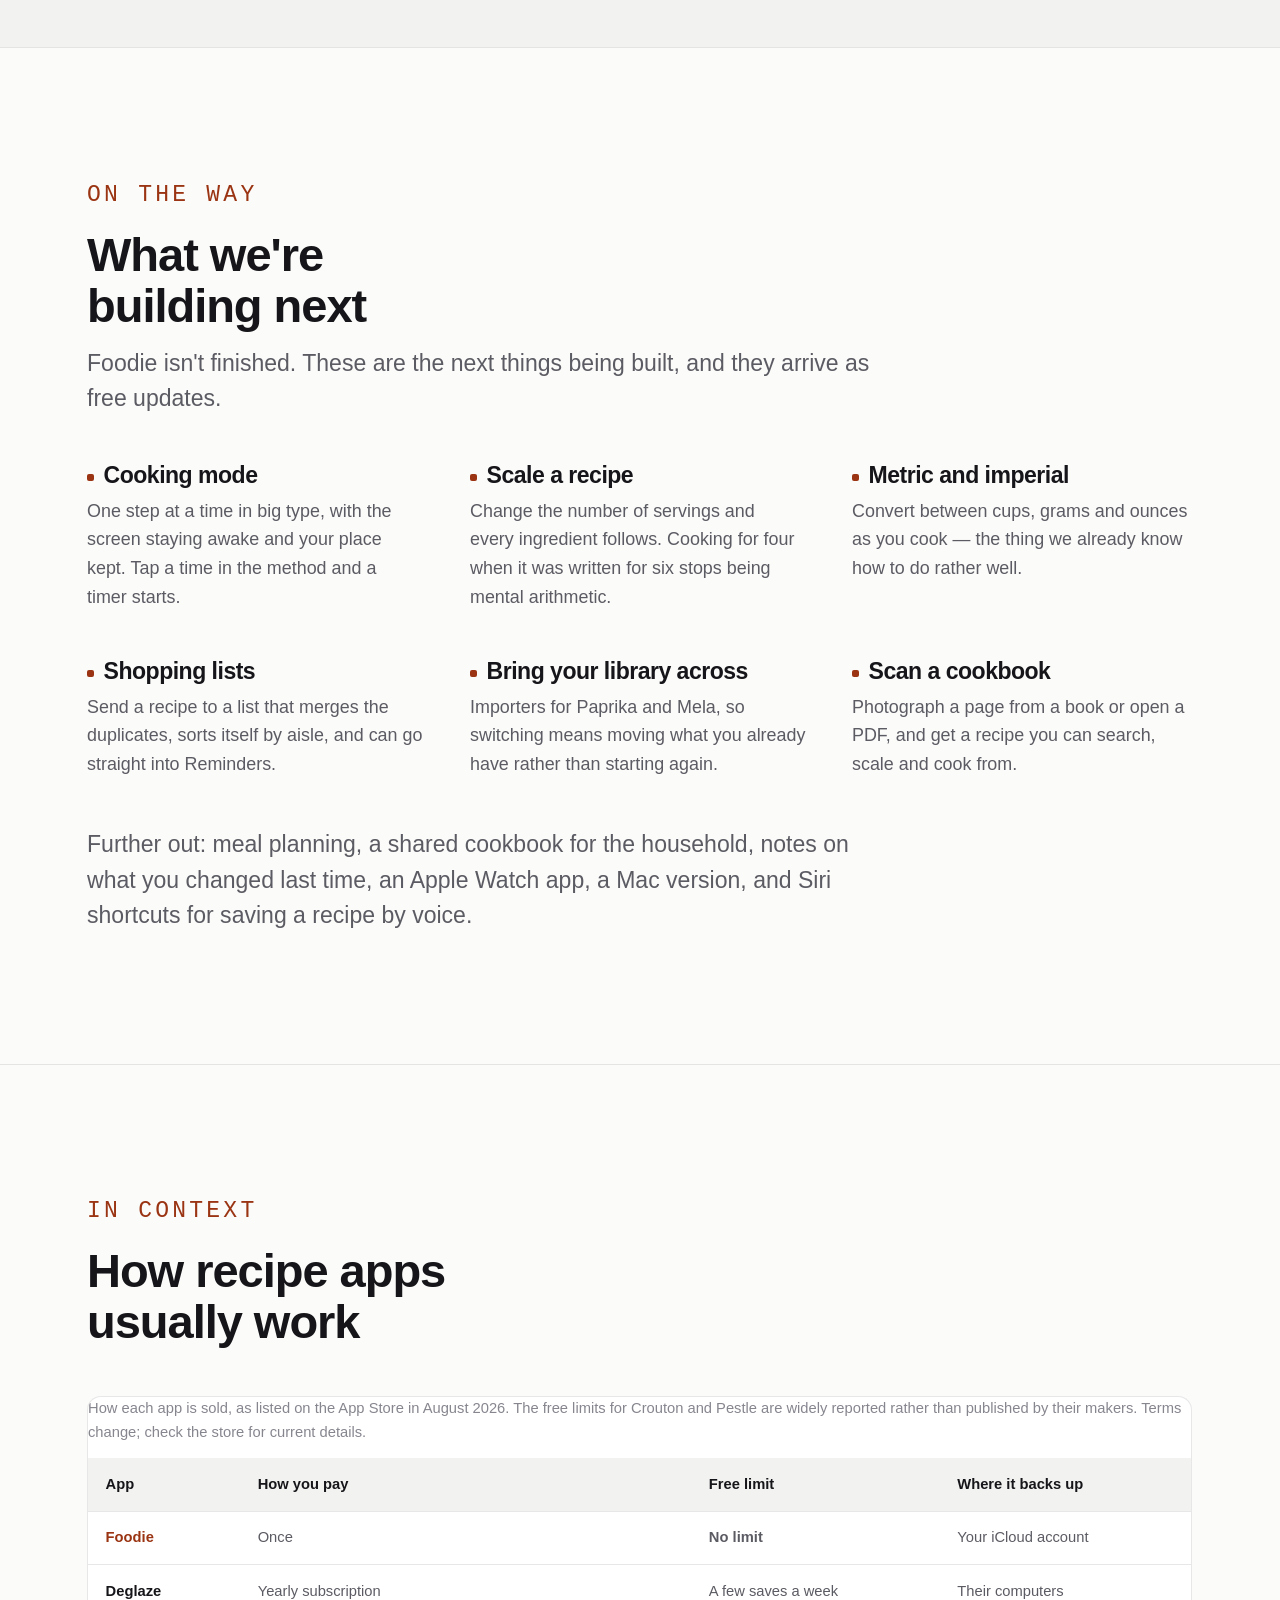
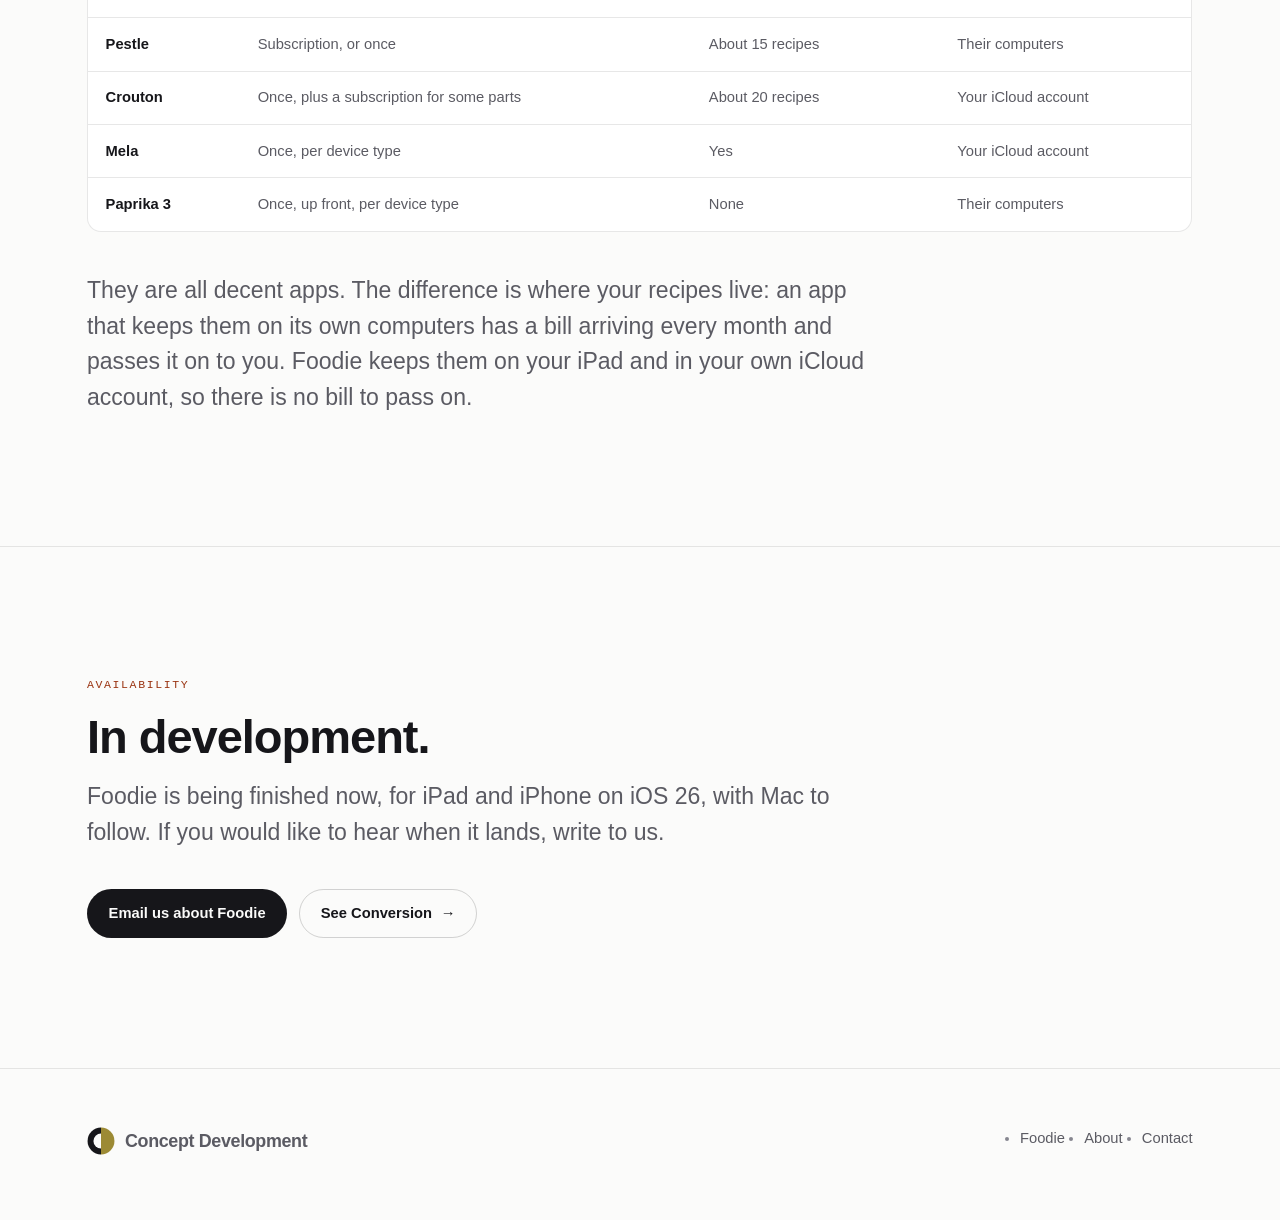
==== commit a6efcbd8: "Rebuild the home page around the apps, and give Stiction a page The home page hero now centres on a " ====
--- a/__foodie.html
+++ b/__foodie.html
@@ -5,8 +5,7 @@
 <meta name="viewport" content="width=device-width, initial-scale=1">
 <title>Foodie — a recipe manager that keeps your recipes yours | Concept Development</title>
 <meta name="description" content="Foodie is a recipe manager for iPad and iPhone. Save any recipe page from the share sheet, sync to your iCloud account, export everything back out. One-time purchase, no caps, no subscription.">
-<meta name="theme-color" content="#fbfbfa" media="(prefers-color-scheme: light)">
-<meta name="theme-color" content="#0d0d10" media="(prefers-color-scheme: dark)">
+<meta name="theme-color" content="#fbfbfa">
 <meta property="og:title" content="Foodie — a recipe manager that keeps your recipes yours">
 <meta property="og:description" content="Save any recipe page from the share sheet. Sync to your iCloud account. Export everything back out. No subscription, no recipe cap.">
 <meta property="og:type" content="product">
@@ -28,9 +27,8 @@
     </a>
     <nav class="nav" aria-label="Primary">
       <a href="foodie.html">Foodie</a>
-      <a href="conversion.html">Conversion</a>
       <a href="index.html#about">About</a>
-      <a href="index.html#contact">Contact</a>
+      <a class="nav__cta" href="index.html#contact">Contact</a>
     </nav>
   </div>
 </header>
@@ -643,14 +641,10 @@
         <svg class="wordmark__mark" viewBox="0 0 100 100" aria-hidden="true" focusable="false"><defs><mask id="cdm-b"><rect width="100" height="100" fill="#fff"/><path d="M50 23 A27 27 0 0 0 50 77 Z" fill="#000"/></mask></defs><g mask="url(#cdm-b)"><path class="mark-ink" d="M50 2 A48 48 0 0 0 50 98 Z"/><path class="mark-gold" d="M50 2 A48 48 0 0 1 50 98 Z"/></g></svg>
         Concept Development
       </a>
-      <p class="site-footer__legal" style="margin-top: 0.8rem;">
-        Trademarks are the property of their respective owners.
-      </p>
     </div>
     <nav aria-label="Footer">
       <ul>
         <li><a href="foodie.html">Foodie</a></li>
-        <li><a href="conversion.html">Conversion</a></li>
         <li><a href="index.html#about">About</a></li>
         <li><a href="mailto:duncan@objective-d.com">Contact</a></li>
       </ul>
--- a/assets/css/site.css
+++ b/assets/css/site.css
@@ -39,7 +39,8 @@
 /* --- Tokens --------------------------------------------------------------- */
 
 :root {
-  /* Neutrals — light */
+  /* Neutrals — light. The site is light whatever the system is set to; there
+     is no dark palette. The dark one is in git history. */
   --bg:          #fbfbfa;
   --bg-raised:   #ffffff;
   --bg-sunken:   #f2f2f0;
@@ -59,6 +60,7 @@
   --accent-conversion: #0f5c66;   /* teal, darkened for text  — 7.1:1 */
   --accent-stiction:   #2f6b1e;   /* neon green, darkened for text — 5.8:1 */
   --accent-darkframe:  #8a5a0f;   /* icon amber, darkened for text — 5.6:1 */
+  --accent-mojo:       #5b4bd6;   /* the icon's indigo — 5.9:1 */
 
   /* Type scale — fluid */
   --step--1: clamp(0.83rem, 0.80rem + 0.15vw, 0.92rem);
@@ -80,29 +82,6 @@
           "Helvetica Neue", Arial, sans-serif;
   --mono: ui-monospace, "SF Mono", SFMono-Regular, Menlo, Consolas,
           "Liberation Mono", monospace;
-}
-
-@media (prefers-color-scheme: dark) {
-  :root {
-    --bg:          #0d0d10;
-    --bg-raised:   #17171c;
-    --bg-sunken:   #121216;
-    --ink:         #f2f2f4;
-    --ink-muted:   #a8a8b3;
-    --ink-faint:   #77777f;
-    --rule:        rgba(255, 255, 255, 0.12);
-    --rule-strong: rgba(255, 255, 255, 0.22);
-    --shadow-sm:   0 1px 2px rgba(0, 0, 0, 0.5), 0 4px 12px rgba(0, 0, 0, 0.35);
-    --shadow-lg:   0 2px 6px rgba(0, 0, 0, 0.5), 0 24px 60px rgba(0, 0, 0, 0.55);
-
-    --accent:            #cbb765;   /* 9.6:1 on --bg */
-    --accent-ink:        #0d0d10;
-    --gold:              #c9b45c;
-    --accent-foodie:     #ff9a6b;
-    --accent-conversion: #5fd3e0;
-    --accent-stiction:   #8fef6b;
-    --accent-darkframe:  #e8bc6a;
-  }
 }
 
 @media (prefers-contrast: more) {
@@ -559,18 +538,93 @@
   line-height: 1.45;
 }
 
-@media (prefers-color-scheme: dark) {
-  .shot img {
-    box-shadow: 0 1px 3px rgba(0, 0, 0, 0.5), 0 10px 28px rgba(0, 0, 0, 0.45);
-  }
-}
-
 .shot--phone img {
   border-radius: 30px;
   border-width: 1px;
 }
 
+/* A captured Mac window arrives with its own rounded corners and a transparent
+   surround, so the border and background the base rule adds would draw a box
+   behind them. `drop-shadow` follows the alpha instead of the border box, which
+   is what puts the shadow under the window's actual shape. */
+.shot--mac img {
+  border: 0;
+  background: none;
+  border-radius: 0;
+  box-shadow: none;
+  width: 100%;
+  filter: drop-shadow(0 1px 2px rgba(16, 16, 22, 0.10))
+          drop-shadow(0 14px 34px rgba(16, 16, 22, 0.16));
+}
+
 .shot-hero { margin-top: clamp(2rem, 1rem + 4vw, 4rem); }
+
+/* A copy point: the screenshot on top, the words under it. Side by side down a
+   single column, nine shots make a page that is thin and very tall, so they go
+   two to a row instead, and the lead shot takes the full width. */
+.points {
+  display: grid;
+  grid-template-columns: 1fr;
+  gap: clamp(2.75rem, 2rem + 2.5vw, 4rem) clamp(1.5rem, 0.9rem + 2.5vw, 3rem);
+}
+
+@media (min-width: 820px) {
+  .points { grid-template-columns: repeat(2, minmax(0, 1fr)); }
+  .points > .point--wide { grid-column: 1 / -1; }
+}
+
+.point {
+  display: flex;
+  flex-direction: column;
+  gap: 1.15rem;
+}
+
+/* The nine captures arrive at nine different shapes and sizes. Each one is
+   given a panel of a fixed shape to sit on, which is what levels the rows:
+   both panels in a row are the same height, and the words under every shot sit
+   the same distance below it.
+
+   The shape is set on the IMAGE, not the panel, and the panel takes its height
+   from that. Sizing the panel and fitting the image to it reads the same way
+   round but is not: the image's own height then feeds back into the panel's,
+   and the pair collapses. */
+.point .shot {
+  padding: clamp(1rem, 0.5rem + 1.8vw, 2.25rem);
+  border: 1px solid var(--rule);
+  border-radius: var(--radius-lg);
+  background: var(--bg-sunken);
+}
+
+/* The panel has to stay off the section's own colour to read as a panel. */
+.section--sunken .point .shot { background: var(--bg); }
+
+.point .shot img {
+  display: block;
+  width: 100%;
+  aspect-ratio: 4 / 3;
+  object-fit: contain;
+}
+
+/* Two portrait captures share a row, so that row gets an upright panel. */
+.point--tall .shot img { aspect-ratio: 4 / 5; }
+
+/* The lead shot is the app itself. It keeps its own shape at full width. */
+.point--wide .shot img { aspect-ratio: auto; }
+
+/* The words are a caption now, not a facing column, so they sit at caption
+   size and start at the panel's left edge. */
+.point__body h3 {
+  font-size: var(--step-1);
+  margin-bottom: 0.35rem;
+  text-wrap: balance;
+}
+.point--wide .point__body h3 { font-size: var(--step-2); }
+
+.point__body p {
+  color: var(--ink-muted);
+  max-width: 46ch;
+}
+.point__body .langs { margin-top: 0.85rem; }
 
 /* Split: text one side, shot the other */
 .split {
@@ -627,6 +681,9 @@
 }
 @media (min-width: 520px) { .gallery--tiles { grid-template-columns: repeat(3, 1fr); } }
 @media (min-width: 900px) { .gallery--tiles { grid-template-columns: repeat(5, 1fr); } }
+/* Same board, four across, so an eight-shot set lands as two full rows.
+   After the tiles rule above, which it overrides. */
+@media (min-width: 900px) { .gallery--4 { grid-template-columns: repeat(4, 1fr); } }
 
 /* The phone radius is drawn for a full-width shot. At tile size the same 30px
    eats the screen corners, so it scales down with the image. */
@@ -759,19 +816,26 @@
 }
 .site-footer a { text-decoration: none; color: var(--ink-muted); }
 .site-footer a:hover { color: var(--ink); }
-.site-footer__legal { max-width: 34ch; line-height: 1.5; }
 
 /* --- Page accent theming -------------------------------------------------- */
 
 .page-foodie     { --accent-page: var(--accent-foodie); }
 .page-conversion { --accent-page: var(--accent-conversion); }
+.page-mojo       { --accent-page: var(--accent-mojo); }
+.page-stiction   { --accent-page: var(--accent-stiction); }
 .page-foodie .eyebrow--accent     { color: var(--accent-foodie); }
 .page-conversion .eyebrow--accent { color: var(--accent-conversion); }
+.page-mojo .eyebrow--accent       { color: var(--accent-mojo); }
+.page-stiction .eyebrow--accent   { color: var(--accent-stiction); }
 
 /* App hero header on product pages */
 .app-hero {
   padding-block: clamp(3rem, 2rem + 6vw, 7rem) clamp(2rem, 1.4rem + 3vw, 4rem);
 }
+
+/* The points section opens with its own padding, so the two together left a
+   band of dead space between the pitch and the first shot. */
+.page-mojo .app-hero { padding-bottom: 0; }
 .app-hero__id {
   display: flex;
   align-items: center;
@@ -798,6 +862,68 @@
   font-weight: 620;
   margin-bottom: 1.4rem;
 }
+
+
+/* --- Lightbox ------------------------------------------------------------- */
+
+/* Script wraps each shot in this button so it can be opened full size. Without
+   script there is no button and no wrapper — the image is simply an image. */
+.shot__zoom {
+  display: block;
+  width: 100%;
+  padding: 0;
+  border: 0;
+  background: none;
+  cursor: zoom-in;
+}
+.shot__zoom:focus-visible {
+  outline: 2px solid var(--accent-page, var(--accent));
+  outline-offset: 8px;
+  border-radius: var(--radius);
+}
+
+.lightbox {
+  position: fixed;
+  inset: 0;
+  z-index: 200;
+  display: grid;
+  place-items: center;
+  padding: clamp(1rem, 0.4rem + 3vw, 3.5rem);
+  background: color-mix(in srgb, var(--bg) 86%, transparent);
+  backdrop-filter: saturate(160%) blur(22px);
+  -webkit-backdrop-filter: saturate(160%) blur(22px);
+  cursor: zoom-out;
+}
+.lightbox[hidden] { display: none; }
+
+.lightbox img {
+  max-width: 100%;
+  max-height: 100%;
+  width: auto;
+  height: auto;
+  object-fit: contain;
+  cursor: default;
+  filter: drop-shadow(0 2px 6px rgba(16, 16, 22, 0.18))
+          drop-shadow(0 24px 60px rgba(16, 16, 22, 0.28));
+}
+
+.lightbox__close {
+  position: absolute;
+  top: clamp(0.7rem, 0.3rem + 1.5vw, 1.6rem);
+  right: clamp(0.7rem, 0.3rem + 1.5vw, 1.6rem);
+  width: 2.4rem;
+  height: 2.4rem;
+  display: grid;
+  place-items: center;
+  font-size: 1.4rem;
+  line-height: 1;
+  color: var(--ink);
+  background: var(--bg);
+  border: 1px solid var(--rule);
+  border-radius: 100px;
+  cursor: pointer;
+}
+.lightbox__close:hover { background: var(--bg-sunken); }
 
 /* --- Reveal on scroll ----------------------------------------------------- */
 
@@ -824,3 +950,243 @@
   .site-header, .btn-row, .js .reveal { position: static; opacity: 1; transform: none; }
   body { background: #fff; color: #000; }
 }
+
+/* --- Nav call to action --------------------------------------------------- */
+
+/* One nav item is the action, so it takes the button's shape. The rest stay
+   plain text — three pills in a row would read as three equal choices. */
+.nav__cta {
+  background: var(--ink);
+  color: var(--bg) !important;
+  border-radius: 100px;
+  padding: 0.55em 1.1em;
+  font-weight: 560;
+  transition: opacity 0.2s ease;
+}
+.nav__cta:hover { opacity: 0.86; }
+
+@media (max-width: 460px) {
+  /* At mark-only width the row is tight enough without the extra padding. */
+  .nav__cta { padding: 0.4em 0.8em; }
+}
+
+/* --- Stage hero ----------------------------------------------------------- */
+
+/* The home page hero: the headline centred over a wash of light, with the
+   product sitting in it. */
+.hero--stage {
+  position: relative;
+  isolation: isolate;
+  overflow: hidden;
+  padding-block: clamp(3rem, 1.5rem + 7vw, 7rem) 0;
+}
+
+/* The light source. Sized in vw so it stays a wash behind the headline rather
+   than a visible disc, and pinned behind everything by z-index. */
+.hero--stage::before {
+  content: "";
+  position: absolute;
+  left: 50%;
+  top: -30vw;
+  z-index: -1;
+  width: 140vw;
+  height: 100vw;
+  max-height: 900px;
+  transform: translateX(-50%);
+  background: radial-gradient(50% 55% at 50% 50%,
+              color-mix(in srgb, var(--accent-mojo) 9%, transparent),
+              transparent 70%);
+  pointer-events: none;
+}
+
+.hero--stage__inner {
+  display: flex;
+  flex-direction: column;
+  align-items: center;
+  text-align: center;
+  gap: clamp(1rem, 0.7rem + 1.2vw, 1.6rem);
+}
+
+/* The h1 and lede are left-aligned and width-capped above; centred here, so
+   both caps are re-cut for a centred measure. */
+.hero--stage h1 {
+  font-size: var(--step-4);
+  max-width: 17ch;
+  margin-bottom: 0;
+}
+.hero--stage p { max-width: 52ch; }
+.hero--stage .btn-row {
+  justify-content: center;
+  margin-top: clamp(0.6rem, 0.3rem + 1vw, 1.2rem);
+}
+
+/* --- Hero shot ------------------------------------------------------------ */
+
+.hero-shot {
+  margin-top: clamp(2.5rem, 1.5rem + 5vw, 5rem);
+  margin-bottom: clamp(3rem, 2rem + 5vw, 7rem);
+}
+
+/* The lead shot sits deeper than the shots down a product page, so it carries
+   a heavier pair of its own. No coloured halo: on paper it needs an edge. */
+.hero-shot img {
+  filter: drop-shadow(0 1px 2px rgba(16, 16, 22, 0.10))
+          drop-shadow(0 18px 44px rgba(16, 16, 22, 0.18));
+}
+
+/* A Mac window is wide, and on a phone every pixel of it counts: the shot
+   takes back the wrap's gutter so it runs edge to edge. Even then it is a
+   glimpse rather than something to read, which is the point of it here. */
+@media (max-width: 700px) {
+  .hero-shot { margin-inline: calc(var(--gutter) * -1); }
+}
+
+/* --- Shelf ---------------------------------------------------------------- */
+
+.shelf {
+  display: grid;
+  grid-template-columns: 1fr;
+  gap: clamp(1rem, 0.7rem + 1.2vw, 1.25rem);
+}
+@media (min-width: 720px) {
+  .shelf { grid-template-columns: repeat(2, minmax(0, 1fr)); }
+}
+@media (min-width: 1040px) {
+  .shelf { grid-template-columns: repeat(3, minmax(0, 1fr)); }
+}
+
+.shelf-card {
+  position: relative;
+  display: flex;
+  flex-direction: column;
+  gap: 1.1rem;
+  background: var(--bg-raised);
+  border: 1px solid var(--rule);
+  border-radius: var(--radius-lg);
+  padding: clamp(1.5rem, 1.1rem + 1.4vw, 2rem);
+  overflow: hidden;
+  isolation: isolate;
+  transition: transform 0.3s cubic-bezier(0.3, 1.2, 0.5, 1),
+              border-color 0.3s ease, box-shadow 0.3s ease;
+}
+
+/* The accent arrives as a wash from the top-left corner, not a border colour:
+   five saturated outlines in a grid fight each other. */
+.shelf-card::after {
+  content: "";
+  position: absolute;
+  inset: 0;
+  z-index: -1;
+  background: linear-gradient(155deg,
+              color-mix(in srgb, var(--card-accent, var(--accent)) 13%, transparent),
+              transparent 62%);
+  opacity: 0.55;
+  transition: opacity 0.4s ease;
+}
+
+.shelf-card:hover,
+.shelf-card:focus-within {
+  transform: translateY(-3px);
+  border-color: color-mix(in srgb, var(--card-accent, var(--accent)) 40%, var(--rule));
+  box-shadow: var(--shadow-lg);
+}
+.shelf-card:hover::after,
+.shelf-card:focus-within::after { opacity: 1; }
+
+/* Nothing to click, so no lift and no pointer affordance. */
+.shelf-card--soon:hover,
+.shelf-card--soon:focus-within {
+  transform: none;
+  box-shadow: none;
+  border-color: var(--rule);
+}
+.shelf-card--soon:hover::after { opacity: 0.55; }
+
+.shelf-card__icon {
+  width: 62px;
+  height: 62px;
+  border-radius: 14px;
+  box-shadow: var(--shadow-sm);
+  flex: none;
+}
+
+.shelf-card__body {
+  display: flex;
+  flex-direction: column;
+  gap: 0.5rem;
+  flex-grow: 1;
+}
+
+.shelf-card__title {
+  display: flex;
+  align-items: center;
+  flex-wrap: wrap;
+  gap: 0.7rem;
+}
+.shelf-card h3 { font-size: var(--step-2); }
+
+.shelf-card__kind {
+  font-family: var(--mono);
+  font-size: 0.72rem;
+  letter-spacing: 0.1em;
+  text-transform: uppercase;
+  color: var(--card-accent, var(--ink-faint));
+}
+.shelf-card p { color: var(--ink-muted); }
+
+.shelf-card__list {
+  margin-top: 0.35rem;
+  display: flex;
+  flex-wrap: wrap;
+  gap: 0.45rem;
+}
+.shelf-card__list li {
+  font-size: var(--step--1);
+  color: var(--ink-muted);
+  border: 1px solid var(--rule);
+  border-radius: 100px;
+  padding: 0.3em 0.8em;
+}
+
+.shelf-card__link {
+  margin-top: auto;
+  padding-top: 1.2rem;
+  font-weight: 560;
+  font-size: var(--step--1);
+  color: var(--card-accent, var(--accent));
+  text-decoration: none;
+  display: inline-flex;
+  align-items: center;
+  gap: 0.4rem;
+  align-self: flex-start;
+}
+.shelf-card__link::after {
+  content: "→";
+  transition: transform 0.25s ease;
+}
+.shelf-card:hover .shelf-card__link::after { transform: translateX(4px); }
+/* Whole card clickable, link text stays the accessible name. */
+.shelf-card__link::before {
+  content: "";
+  position: absolute;
+  inset: 0;
+}
+
+/* --- Contact -------------------------------------------------------------- */
+
+.cta--split {
+  display: flex;
+  flex-wrap: wrap;
+  align-items: flex-end;
+  justify-content: space-between;
+  gap: 1.5rem 2.5rem;
+}
+.cta--split .btn-row { margin-top: 0; }
+
+/* The one gold thing on the page, kept for the single action that matters. */
+.btn--gold {
+  background: var(--accent);
+  color: var(--accent-ink);
+  font-weight: 600;
+}
+.btn--gold:hover { opacity: 0.88; }
